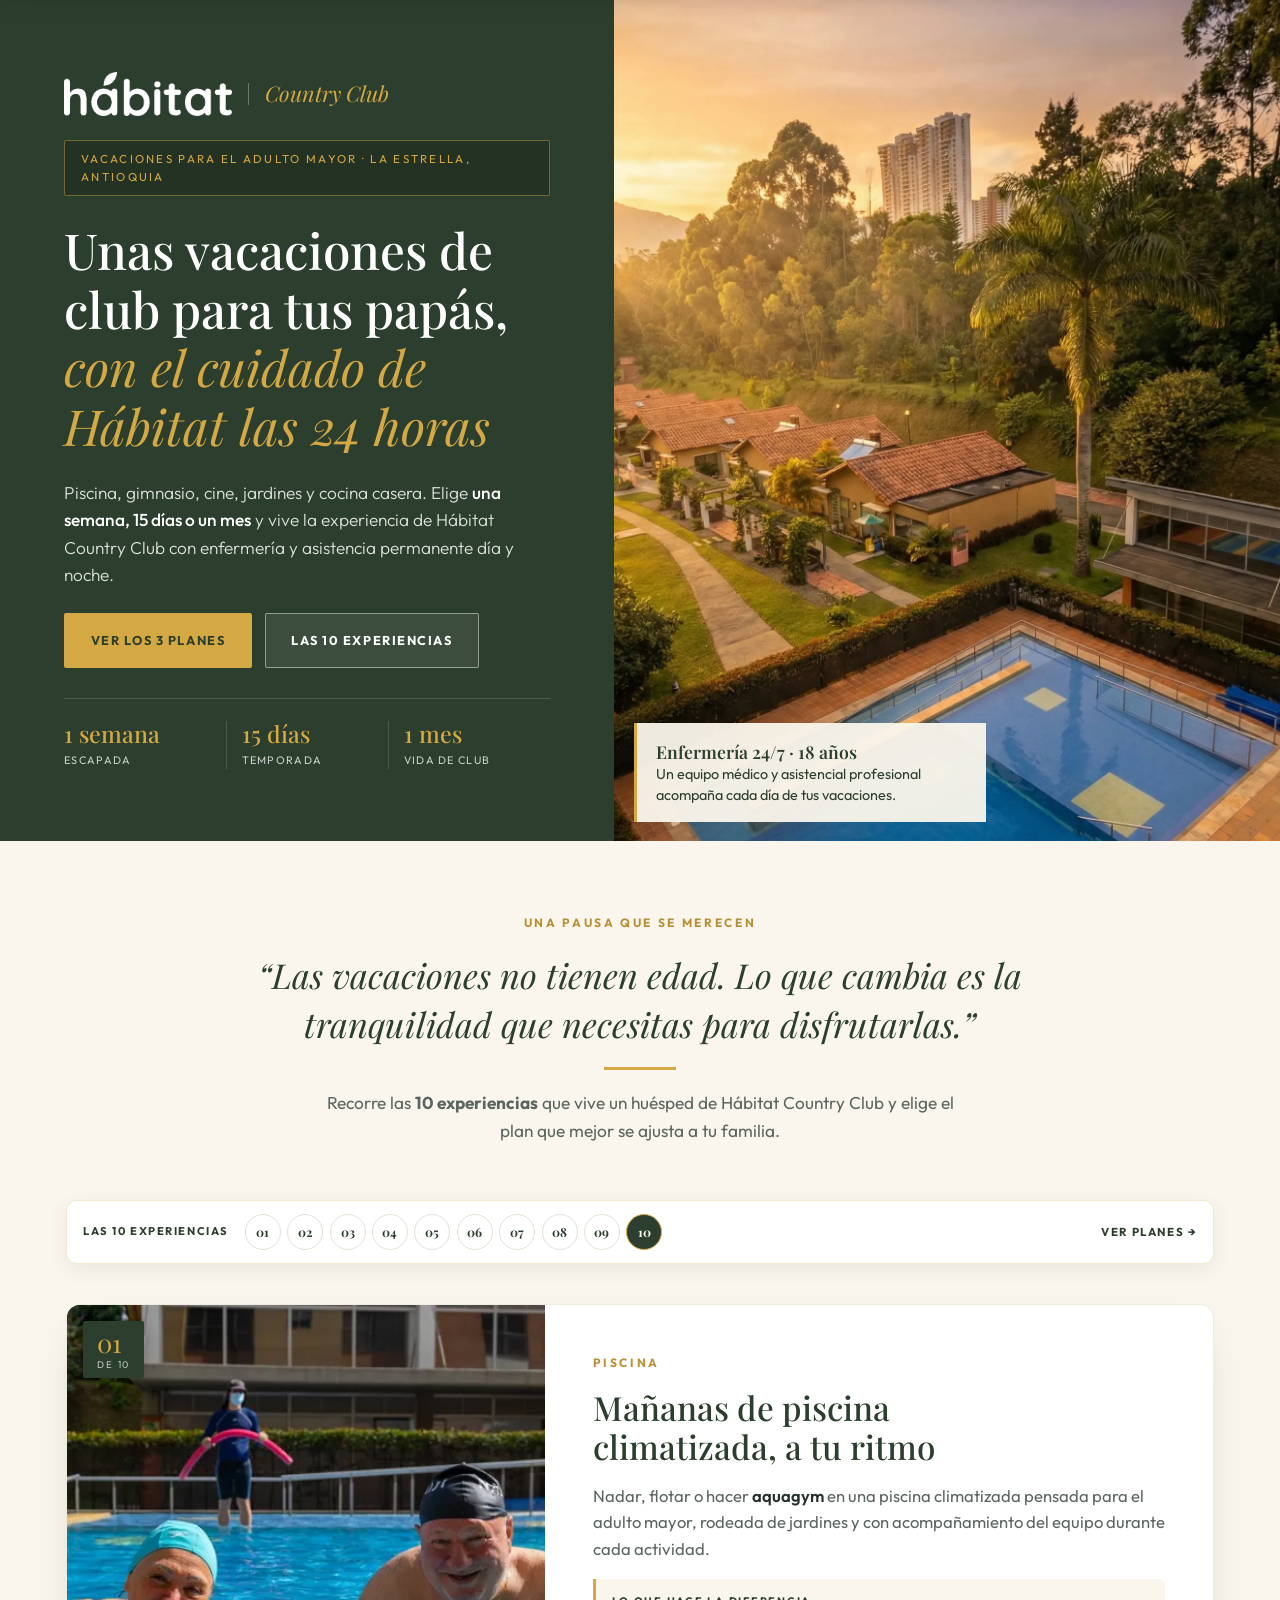
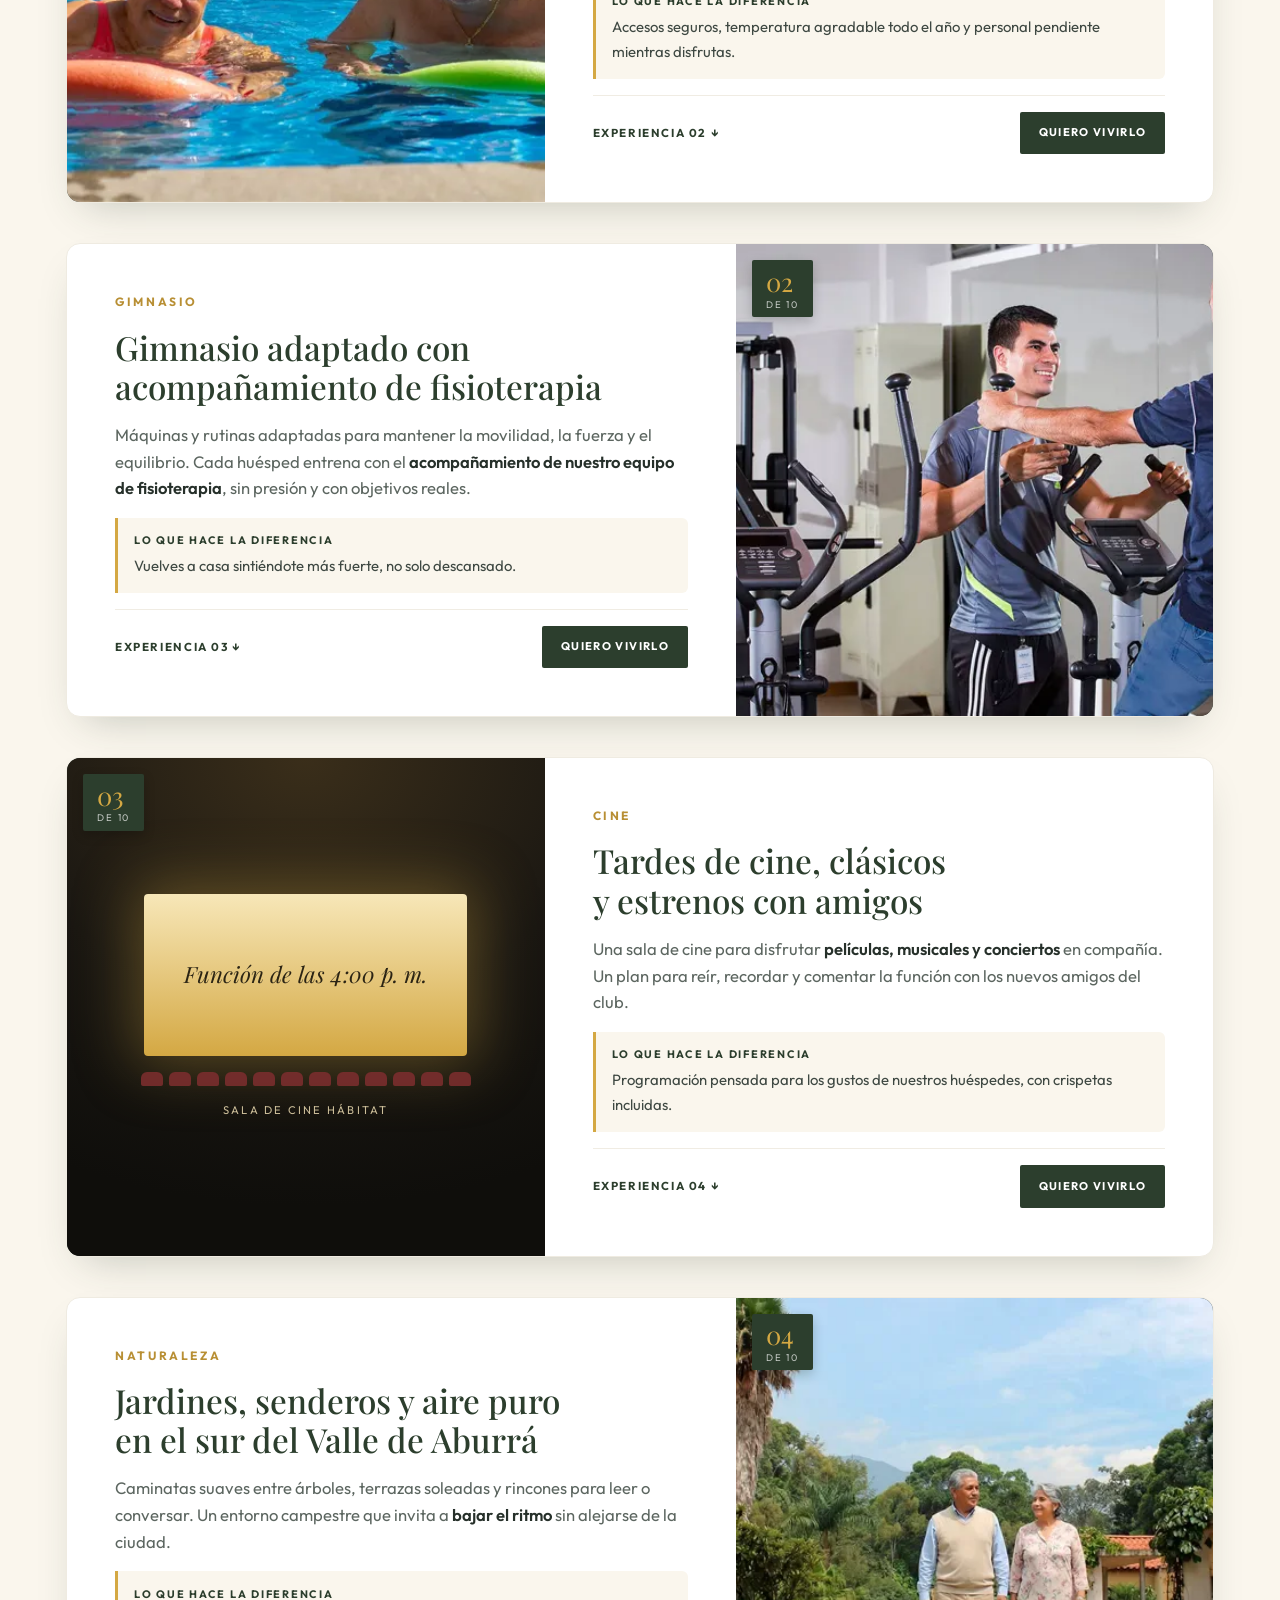
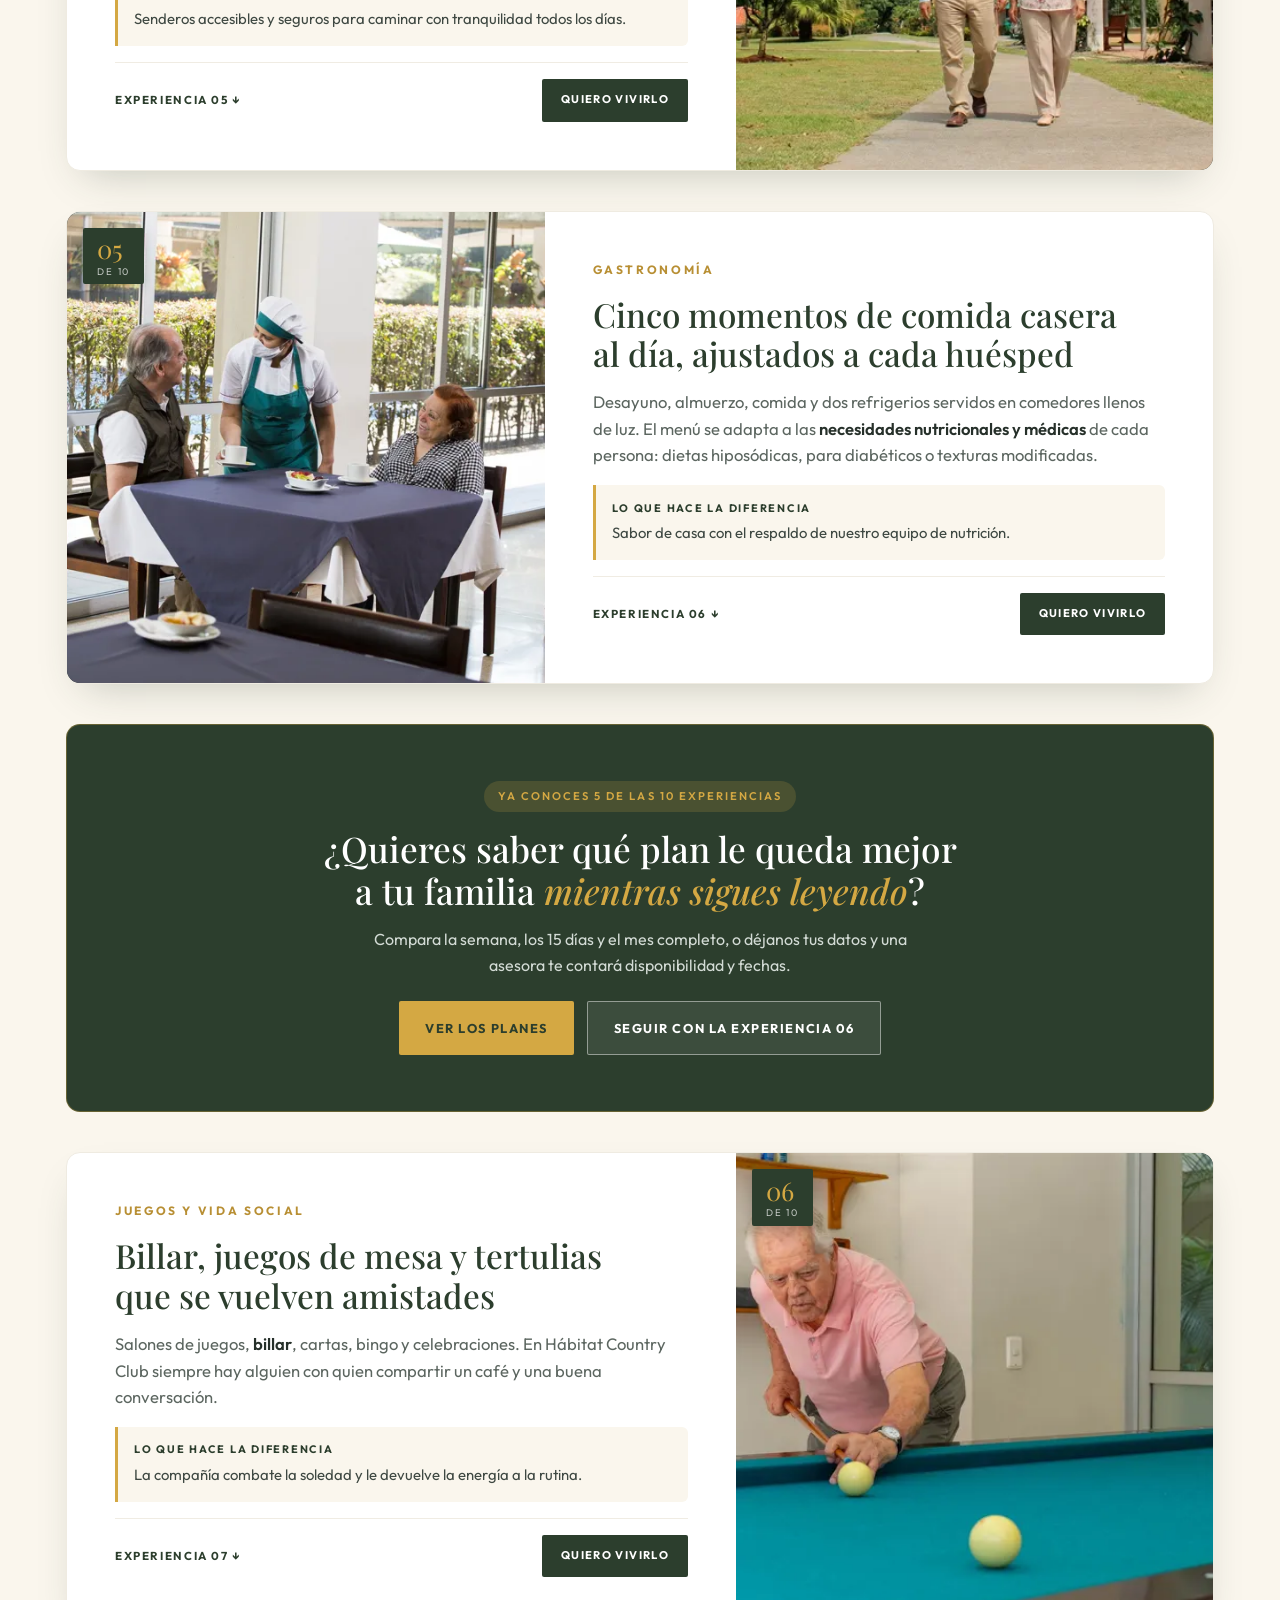
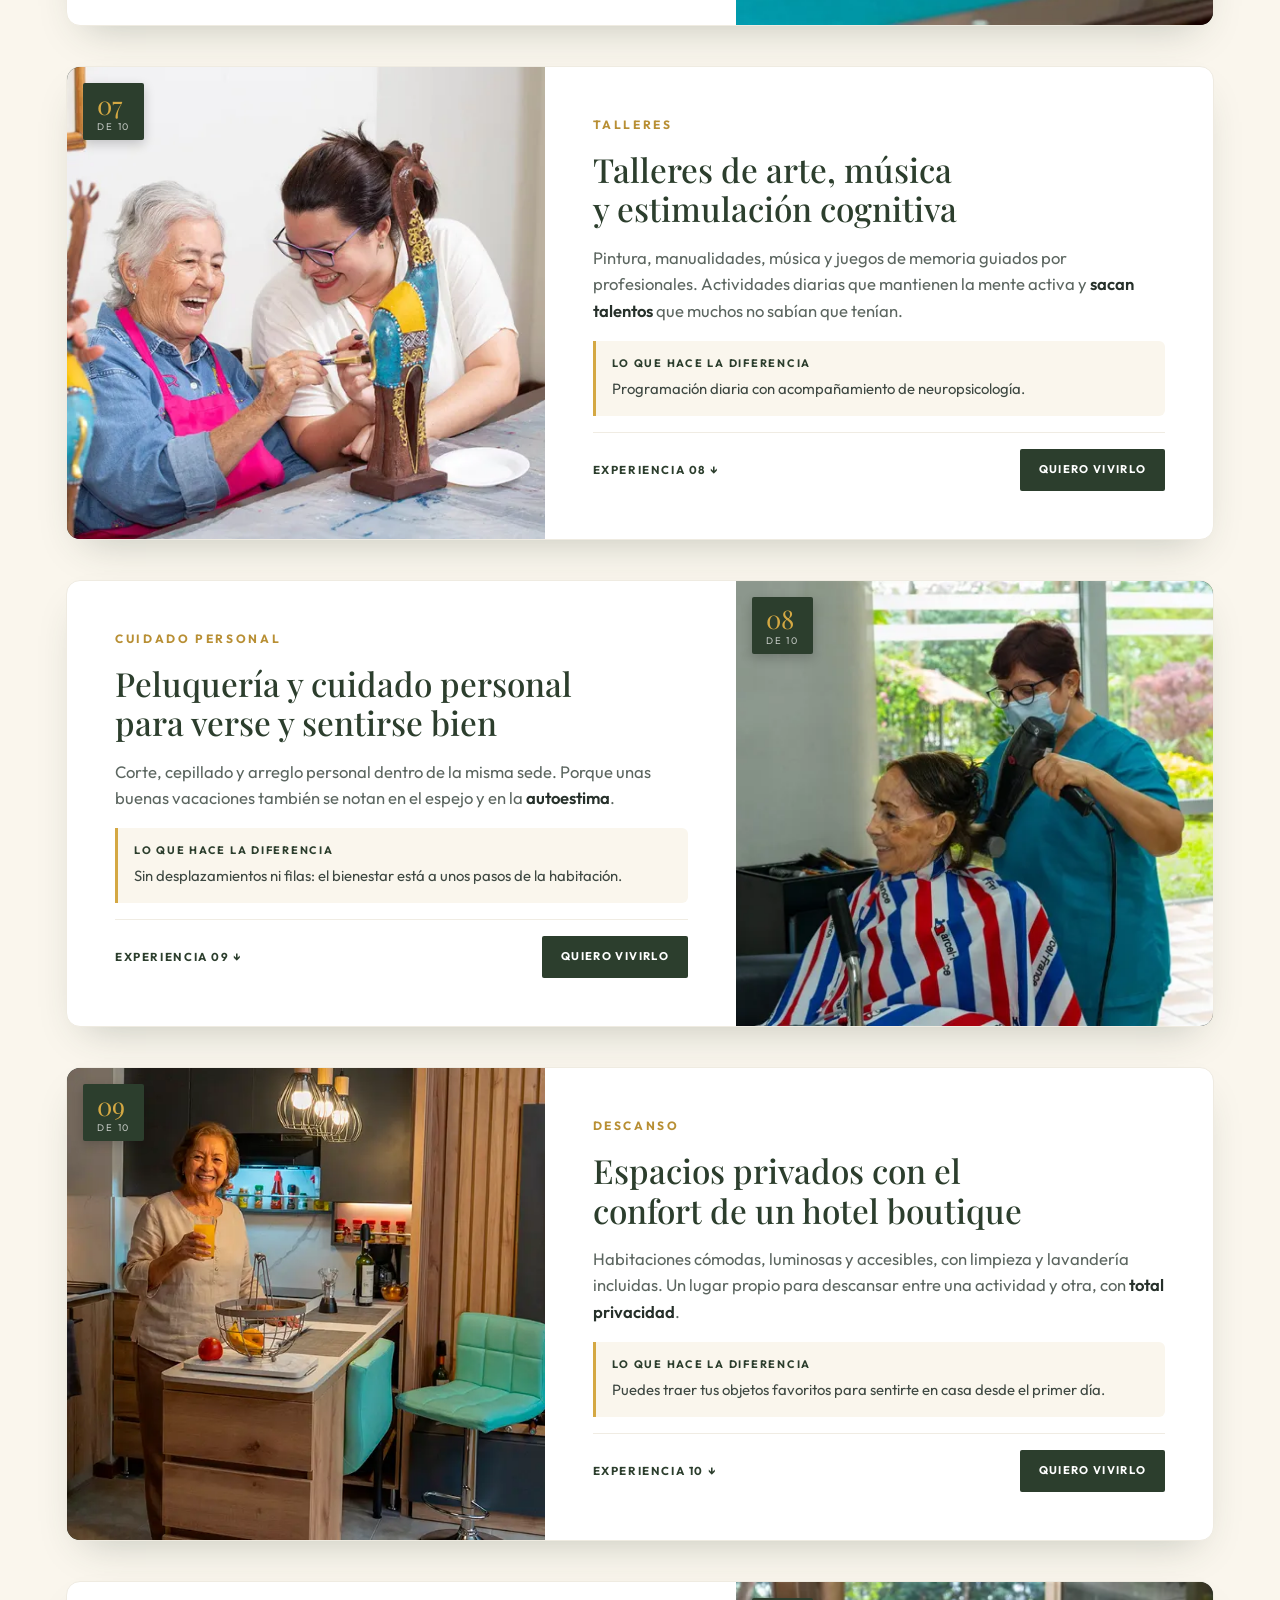
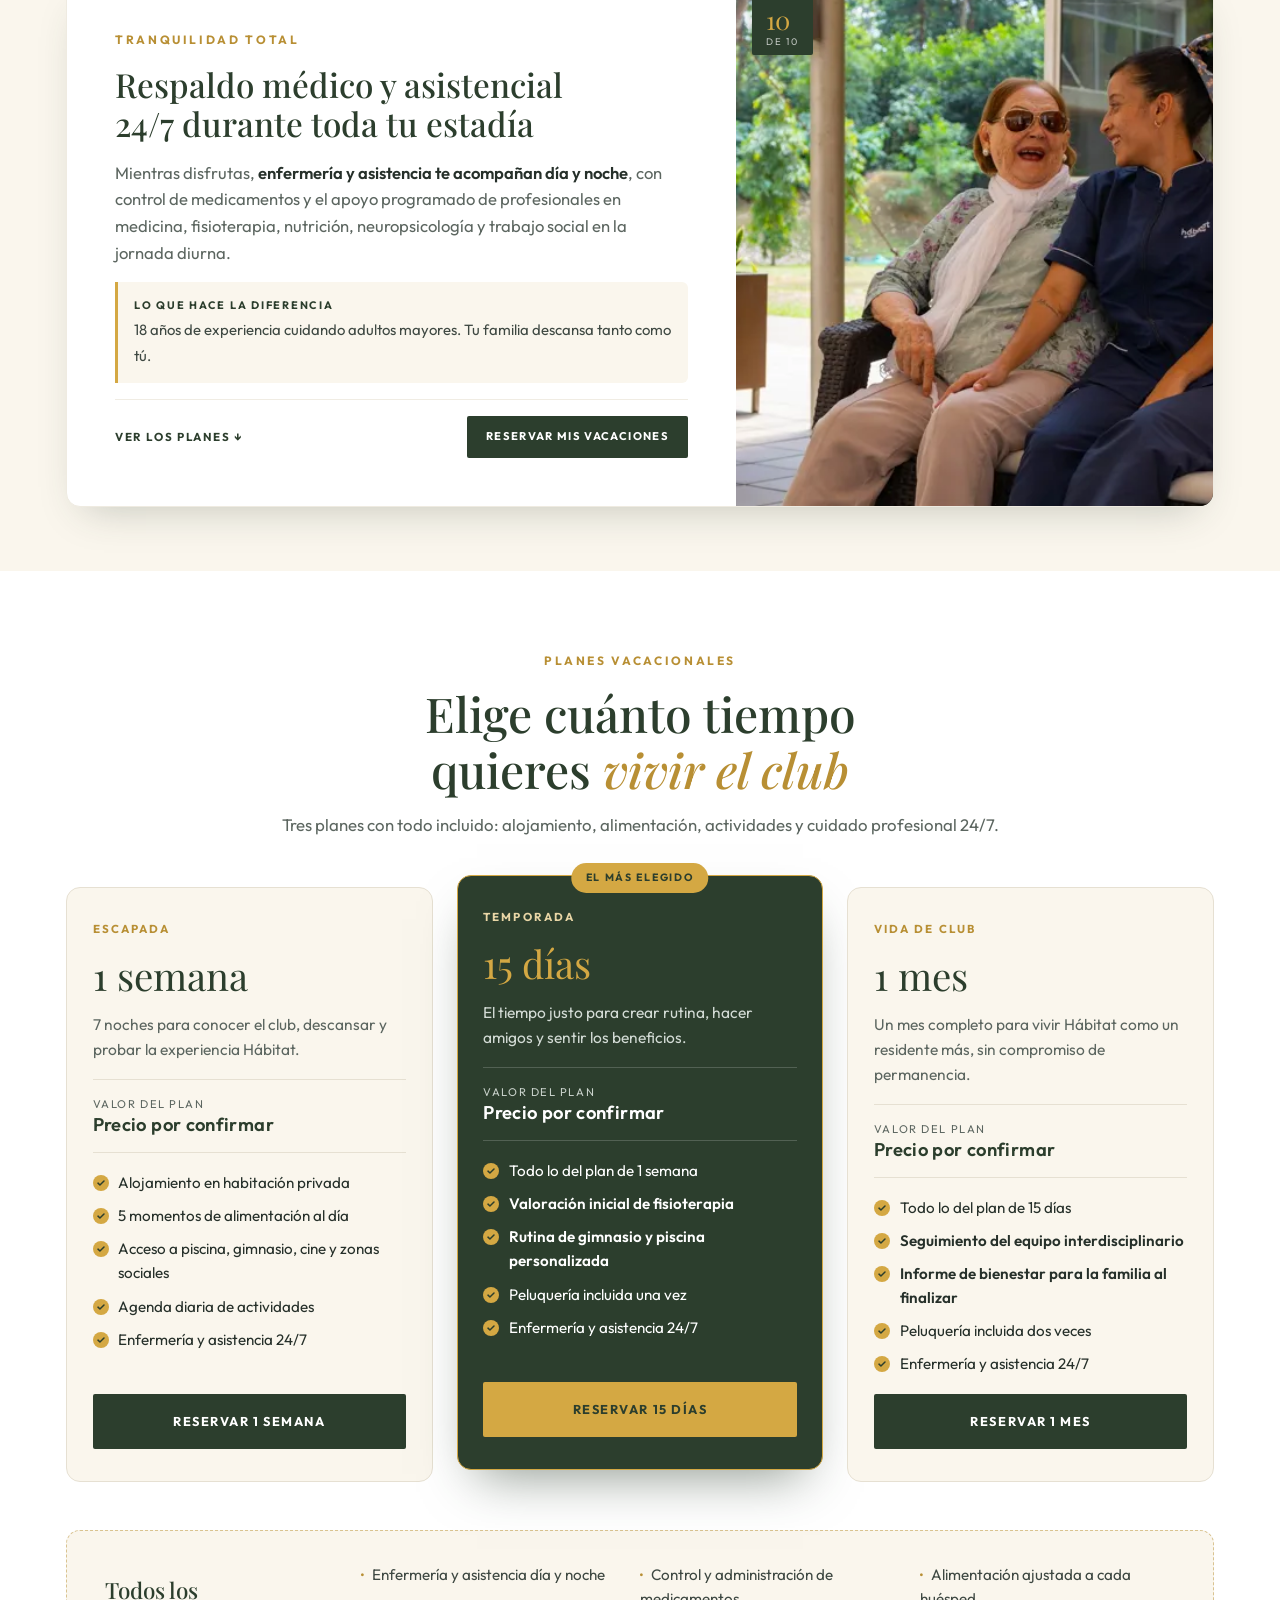
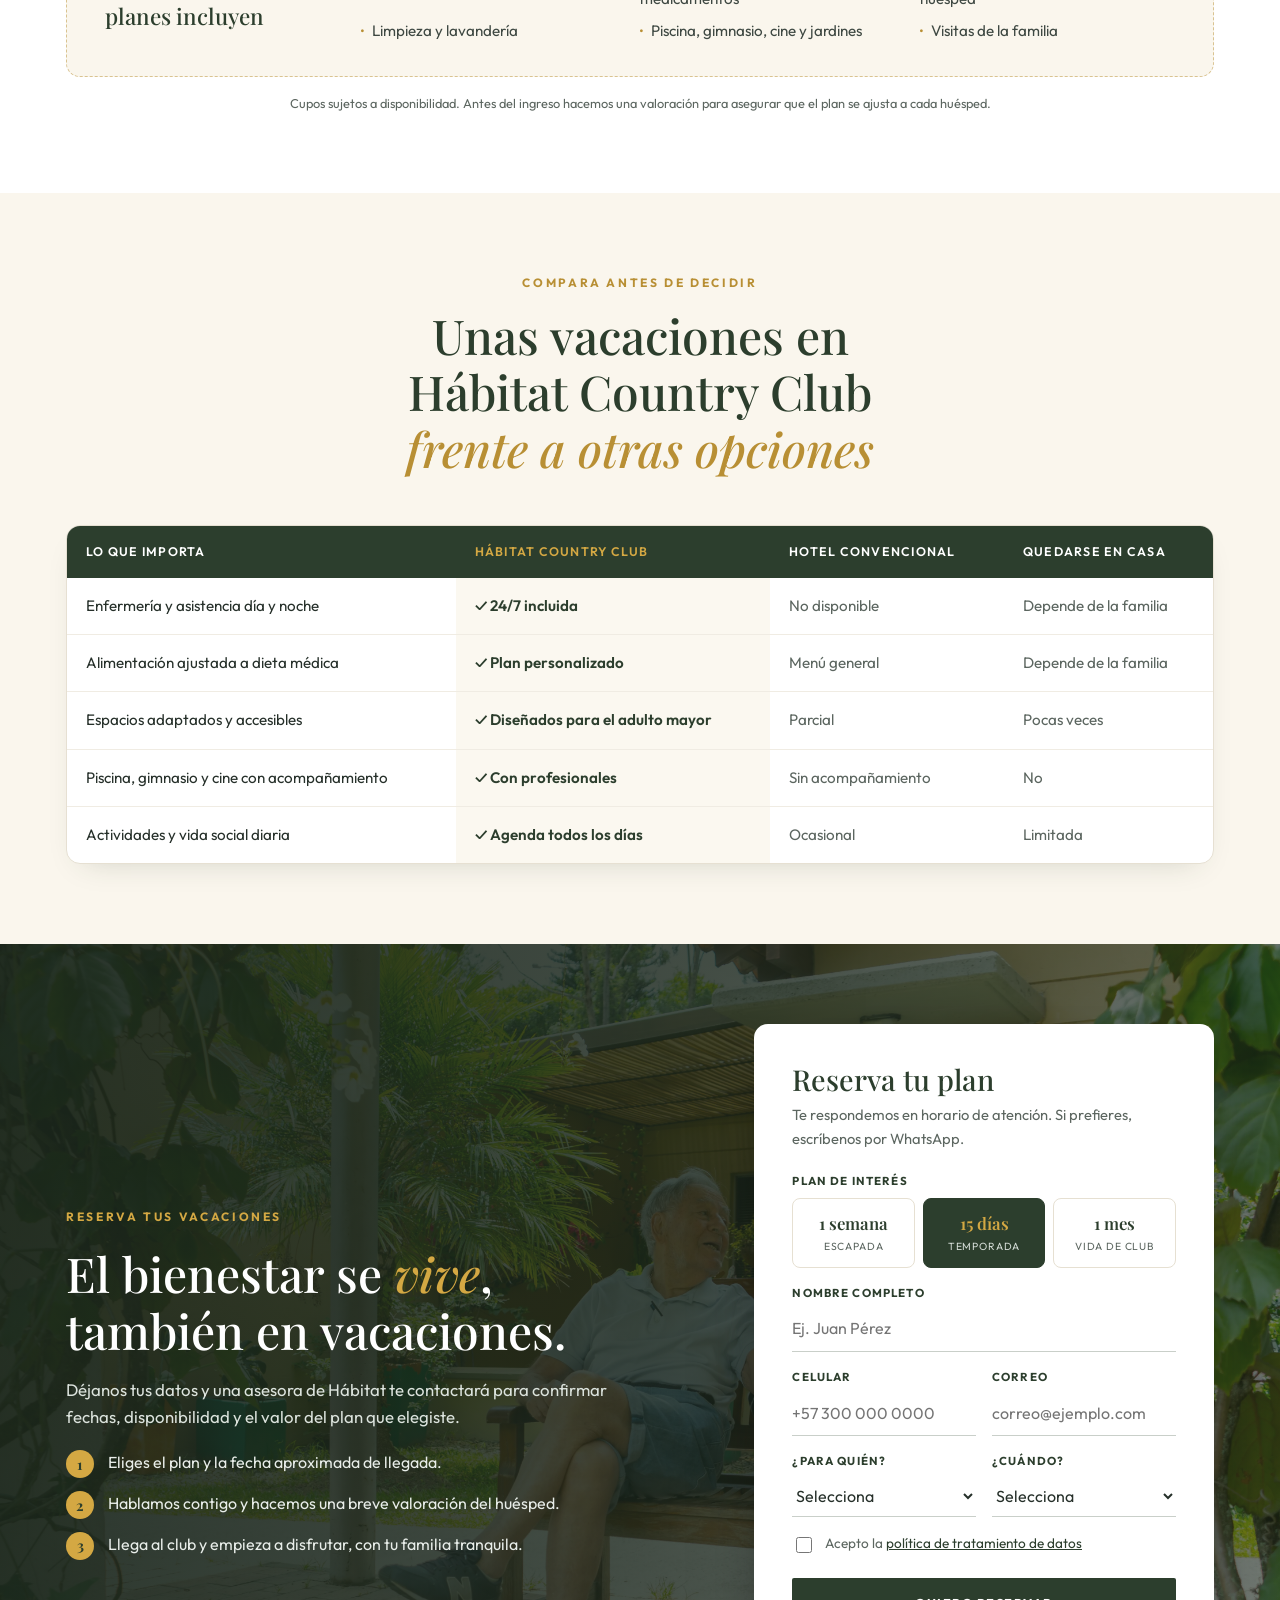
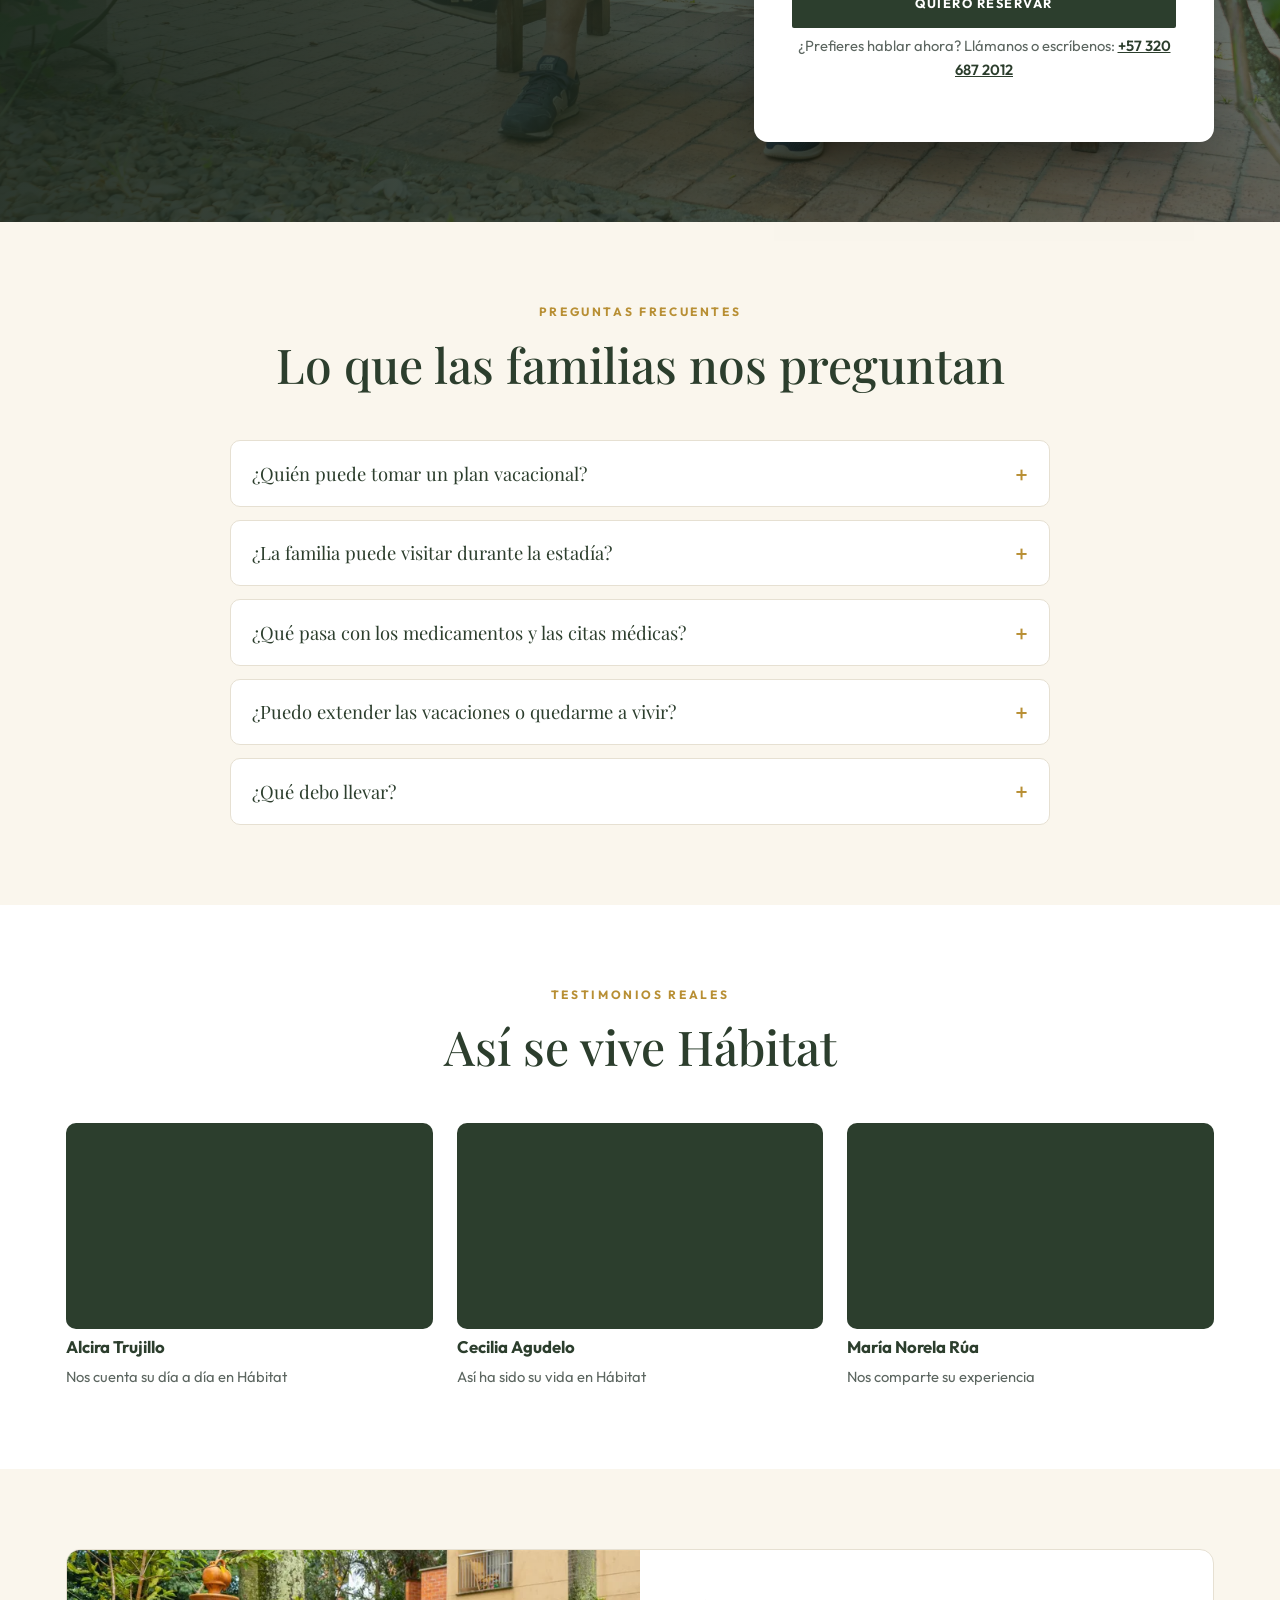
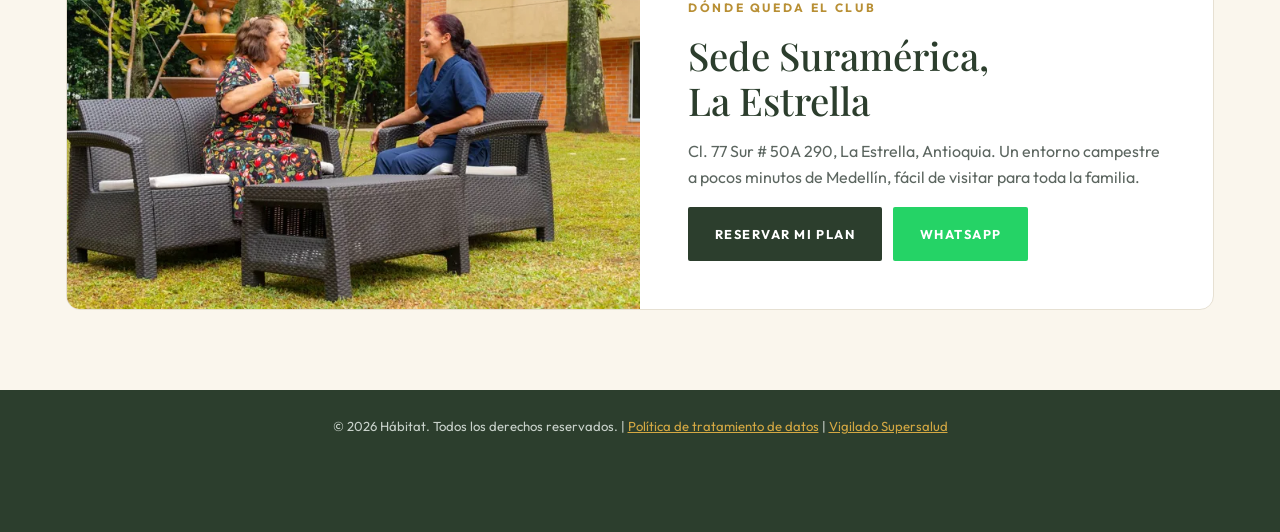
==== country-club/index.html @ 73db30bd "Mueve Hábitat Country Club a su propia carpeta y restaura la landing de Suramérica La landing de Sur" ====
<!DOCTYPE html>
<html lang="es">
<head>
<!-- PREVIEW-STRIP-START -->
<!-- Google Tag Manager -->
<script>
/* Vista previa = GitHub, githack, localhost o archivo local. Ahí no se carga GTM ni se envían leads. */
window.HCC_PREVIEW = /(^|\.)(githack\.com|github\.io|githubusercontent\.com|localhost|127\.0\.0\.1)$/.test(location.hostname) || location.protocol === 'file:' || location.hostname === '';
</script>
<script>if(!window.HCC_PREVIEW)(function(w,d,s,l,i){w[l]=w[l]||[];w[l].push({'gtm.start':
new Date().getTime(),event:'gtm.js'});var f=d.getElementsByTagName(s)[0],
j=d.createElement(s),dl=l!='dataLayer'?'&l='+l:'';j.async=true;j.src=
'https://www.googletagmanager.com/gtm.js?id='+i+dl;f.parentNode.insertBefore(j,f);
})(window,document,'script','dataLayer','GTM-WFSQ859');</script>
<!-- End Google Tag Manager -->
<meta charset="UTF-8">
<meta name="viewport" content="width=device-width, initial-scale=1.0, viewport-fit=cover">
<link rel="icon" href="habitat_favicon.png" type="image/png">
<!-- PREVIEW-STRIP-END -->
<title>Hábitat Country Club</title>
<meta name="claude:viewport-fit-sides" content="cover">
<meta name="description" content="Vacaciones de 1 semana, 15 días o 1 mes para el adulto mayor en Hábitat Country Club: piscina, gimnasio, cine, jardines y gastronomía, con enfermería y asistencia 24/7.">
<link rel="preconnect" href="https://fonts.googleapis.com">
<link rel="preconnect" href="https://fonts.gstatic.com" crossorigin>
<link href="https://fonts.googleapis.com/css2?family=Outfit:wght@300;400;500;600;700&family=Playfair+Display:ital,wght@0,400;0,500;0,600;0,700;1,400;1,500&display=swap" rel="stylesheet">
<style>
/* Layout: panel verde de club a la izquierda + foto aérea a la derecha; luego un recorrido de 10 experiencias en tarjetas alternadas, planes tipo "membresía" y formulario. */
:root{
  --verde:#2C3E2D; --verde-2:#22312A; --arena:#D4A843; --arena-osc:#B88F34;
  --claro:#FAF6ED; --blanco:#FFFFFF; --tinta:#26302A; --gris:#5C6660; --linea:#E6E0D2;
  --wa:#25D366;
  --f-display:"Playfair Display", Georgia, "Times New Roman", serif;
  --f-body:"Outfit", "Segoe UI", system-ui, -apple-system, sans-serif;
  --gutter-l:max(16px, env(safe-area-inset-left, 0px));
  --gutter-r:max(16px, env(safe-area-inset-right, 0px));
  color-scheme:light;
}
*,*::before,*::after{box-sizing:border-box}
html{scroll-behavior:smooth}
@media (prefers-reduced-motion:reduce){html{scroll-behavior:auto}*{transition:none!important;animation:none!important}}
body{margin:0;background:var(--claro);color:var(--tinta);font-family:var(--f-body);font-size:16px;line-height:1.6;-webkit-font-smoothing:antialiased}
body::before{content:"";position:fixed;inset:0 0 auto;height:env(safe-area-inset-top,0px);z-index:60;background:var(--verde)}
img{max-width:100%;display:block}
a{color:inherit}
h1,h2,h3{font-family:var(--f-display);font-weight:500;line-height:1.18;margin:0;text-wrap:balance}
p{margin:0}
.wrap{max-width:1180px;margin:0 auto;padding-left:var(--gutter-l);padding-right:var(--gutter-r)}
.eyebrow{font-size:.75rem;font-weight:700;letter-spacing:.22em;text-transform:uppercase;color:var(--arena-osc)}
.btn{display:inline-flex;align-items:center;justify-content:center;gap:.6rem;padding:1rem 1.6rem;border-radius:2px;font-family:var(--f-body);font-weight:700;font-size:.8rem;letter-spacing:.12em;text-transform:uppercase;text-decoration:none;border:1px solid transparent;cursor:pointer;transition:background .25s,color .25s,border-color .25s,transform .25s}
.btn:focus-visible,a:focus-visible,button:focus-visible,summary:focus-visible,input:focus-visible,select:focus-visible{outline:3px solid var(--arena);outline-offset:3px}
.btn-arena{background:var(--arena);color:var(--verde)}
.btn-arena:hover{background:var(--blanco)}
.btn-ghost{border-color:rgba(255,255,255,.45);color:var(--blanco);background:rgba(255,255,255,.08)}
.btn-ghost:hover{background:var(--blanco);color:var(--verde)}
.btn-verde{background:var(--verde);color:var(--blanco)}
.btn-verde:hover{background:var(--arena);color:var(--verde)}
.btn-wa{background:var(--wa);color:var(--blanco)}
.btn-wa:hover{filter:brightness(.93)}

/* ---------- Barra fija de progreso ---------- */
.topbar{position:fixed;top:env(safe-area-inset-top,0px);left:0;right:0;z-index:50;background:rgba(44,62,45,.96);color:var(--blanco);transform:translateY(-120%);transition:transform .3s;box-shadow:0 8px 24px rgba(0,0,0,.15)}
.topbar.show{transform:none}
.topbar .wrap{display:flex;align-items:center;justify-content:space-between;gap:1rem;padding-block:.6rem}
.topbar-l{display:flex;align-items:center;gap:1rem;min-width:0}
.topbar img{height:26px;width:auto;filter:brightness(0) invert(1)}
.topbar-count{font-family:var(--f-display);font-style:italic;color:var(--arena);white-space:nowrap}
.topbar-sub{color:#C9D2CB;font-size:.85rem;white-space:nowrap;overflow:hidden;text-overflow:ellipsis}
.topbar .btn{padding:.6rem 1rem;font-size:.7rem}
.bar{height:3px;background:rgba(255,255,255,.12)}
.bar i{display:block;height:100%;width:0;background:var(--arena);transition:width .3s}
@media (max-width:720px){.topbar-sub{display:none}}

/* ---------- Hero ---------- */
.hero{display:grid;grid-template-columns:1fr;background:var(--verde);color:var(--blanco)}
@media (min-width:900px){.hero{grid-template-columns:48% 52%;min-height:640px}}
.hero-panel{display:flex;flex-direction:column;justify-content:center;gap:1.5rem;padding-block:3.5rem;padding-left:max(24px,env(safe-area-inset-left,0px));padding-right:max(24px,env(safe-area-inset-right,0px))}
@media (min-width:900px){.hero-panel{padding:4.5rem clamp(2.5rem,5vw,5rem)}}
.lockup{display:flex;align-items:center;gap:1rem}
.lockup img{height:44px;width:auto;filter:brightness(0) invert(1)}
.lockup span{font-family:var(--f-display);font-style:italic;font-size:1.35rem;color:var(--arena);border-left:1px solid rgba(255,255,255,.3);padding-left:1rem;line-height:1}
.hero-tag{align-self:flex-start;border:1px solid rgba(212,168,67,.45);background:rgba(0,0,0,.18);color:var(--arena);font-size:.72rem;letter-spacing:.2em;text-transform:uppercase;padding:.55rem 1rem;border-radius:2px}
.hero h1{font-size:clamp(2rem,4.2vw,3.1rem)}
.hero h1 em{color:var(--arena);font-weight:400}
.hero-sub{color:#DCE3DD;font-weight:300;font-size:1.08rem;max-width:34rem}
.hero-sub strong{color:var(--blanco);font-weight:500}
.hero-ctas{display:flex;flex-wrap:wrap;gap:.8rem}
.hero-stays{display:grid;grid-template-columns:repeat(3,1fr);gap:0;border-top:1px solid rgba(255,255,255,.15);padding-top:1.4rem;margin-top:.4rem}
.hero-stays div{padding-right:.8rem}
.hero-stays div+div{border-left:1px solid rgba(255,255,255,.15);padding-left:.9rem}
.hero-stays b{display:block;font-family:var(--f-display);font-weight:500;color:var(--arena);font-size:1.45rem;line-height:1.1}
.hero-stays small{display:block;font-size:.68rem;letter-spacing:.12em;text-transform:uppercase;color:#C9D2CB;margin-top:.3rem}
.hero-photo{position:relative;min-height:340px;background:var(--verde-2)}
.hero-photo img{position:absolute;inset:0;width:100%;height:100%;object-fit:cover}
.hero-badge{position:absolute;left:1.2rem;bottom:1.2rem;right:1.2rem;max-width:22rem;background:rgba(250,246,237,.95);color:var(--verde);padding:1rem 1.2rem;border-left:3px solid var(--arena);font-size:.9rem;line-height:1.45}
.hero-badge b{display:block;font-family:var(--f-display);font-size:1.1rem;font-weight:600}

/* ---------- Intro ---------- */
.intro{text-align:center;padding-block:4.5rem 2.5rem}
.intro .wrap{max-width:860px;display:flex;flex-direction:column;align-items:center;gap:1.2rem}
.intro blockquote{margin:0;font-family:var(--f-display);font-style:italic;font-weight:400;font-size:clamp(1.4rem,3vw,2.15rem);line-height:1.4;color:var(--verde)}
.rule{width:72px;height:3px;background:var(--arena)}
.intro p{color:var(--gris);font-size:1.08rem;max-width:40rem}

/* ---------- 10 experiencias ---------- */
.exp{padding-block:1rem 4rem}
.exp-nav{position:sticky;top:calc(env(safe-area-inset-top,0px) + 58px);z-index:30;background:var(--blanco);border:1px solid rgba(212,168,67,.25);border-radius:10px;box-shadow:0 6px 20px rgba(44,62,45,.08);padding:.8rem 1rem;display:flex;align-items:center;gap:1rem;margin-bottom:2.5rem}
.exp-nav > span{font-size:.7rem;font-weight:700;letter-spacing:.14em;text-transform:uppercase;color:var(--verde);white-space:nowrap}
.pills{display:flex;gap:.4rem;overflow-x:auto;scrollbar-width:none;min-width:0}
.pills::-webkit-scrollbar{display:none}
.pill{flex:0 0 auto;width:36px;height:36px;border-radius:50%;border:1px solid var(--linea);display:grid;place-items:center;font-family:var(--f-display);font-weight:700;font-size:.78rem;color:var(--verde);text-decoration:none;transition:all .2s}
.pill:hover{border-color:var(--arena)}
.pill.active{background:var(--verde);color:var(--claro);border-color:var(--arena)}
.exp-nav .go{margin-left:auto;font-size:.72rem;font-weight:700;letter-spacing:.12em;text-transform:uppercase;color:var(--verde);text-decoration:none;white-space:nowrap}
.exp-nav .go:hover{color:var(--arena-osc)}
@media (max-width:720px){.exp-nav > span,.exp-nav .go{display:none}}

.cards{display:flex;flex-direction:column;gap:2.5rem}
.card{display:grid;grid-template-columns:1fr;background:var(--blanco);border-radius:14px;overflow:hidden;box-shadow:0 18px 40px -18px rgba(44,62,45,.28);border:1px solid #EFEBE1;scroll-margin-top:150px;transition:opacity .7s cubic-bezier(.16,1,.3,1),transform .7s cubic-bezier(.16,1,.3,1)}
.js .card.pre{opacity:.001;transform:translateY(28px)}
@media (min-width:960px){
  .card{grid-template-columns:5fr 7fr}
  .card.flip{grid-template-columns:7fr 5fr}
  .card.flip .card-media{order:2}
}
.card-media{position:relative;min-height:280px;background:var(--verde-2)}
.card-media img{position:absolute;inset:0;width:100%;height:100%;object-fit:cover}
.num{position:absolute;top:1rem;left:1rem;background:var(--verde);color:var(--arena);font-family:var(--f-display);font-size:1.6rem;line-height:1;padding:.55rem .9rem .5rem;border-radius:2px;box-shadow:0 4px 12px rgba(0,0,0,.2)}
.num small{display:block;font-family:var(--f-body);font-size:.6rem;letter-spacing:.18em;text-transform:uppercase;color:rgba(255,255,255,.7);margin-top:.3rem}
.card-body{padding:2rem 1.6rem;display:flex;flex-direction:column;justify-content:center;gap:1rem;min-width:0}
@media (min-width:768px){.card-body{padding:3rem}}
.card h3{font-size:clamp(1.5rem,2.6vw,2.15rem);color:var(--verde)}
.card p.txt{color:var(--gris);font-size:1.04rem}
.card p.txt strong{color:var(--tinta);font-weight:600}
.plus{background:var(--claro);border-left:3px solid var(--arena);padding:.9rem 1rem;border-radius:0 6px 6px 0}
.plus b{display:block;font-size:.68rem;letter-spacing:.16em;text-transform:uppercase;color:var(--verde);margin-bottom:.2rem}
.plus span{font-size:.93rem;color:#3E4842}
.card-foot{display:flex;flex-wrap:wrap;align-items:center;justify-content:space-between;gap:.8rem;border-top:1px solid #F0ECE3;padding-top:1rem}
.next{font-size:.72rem;font-weight:700;letter-spacing:.14em;text-transform:uppercase;color:var(--verde);text-decoration:none}
.next:hover{color:var(--arena-osc)}
.card-foot .btn{padding:.7rem 1.1rem;font-size:.7rem}

/* Cine: bloque visual propio mientras no haya foto */
.cine{position:absolute;inset:0;background:radial-gradient(120% 90% at 50% 0%,#3A2E1A 0%,#1A1712 55%,#0F0E0B 100%);display:flex;flex-direction:column;align-items:center;justify-content:center;gap:1rem;padding:2rem;text-align:center}
.cine-screen{width:78%;aspect-ratio:16/8;max-width:100%;border-radius:4px;background:linear-gradient(180deg,#F7E7B8 0%,#D4A843 100%);box-shadow:0 0 60px 10px rgba(212,168,67,.35);display:grid;place-items:center;font-family:var(--f-display);font-style:italic;color:#2B2414;font-size:clamp(1rem,2.2vw,1.4rem);padding:1rem}
.cine-seats{display:flex;gap:6px;flex-wrap:wrap;justify-content:center;max-width:80%}
.cine-seats i{width:22px;height:14px;border-radius:6px 6px 2px 2px;background:#7A2E2E;opacity:.9}
.cine small{color:#CDBF9A;font-size:.7rem;letter-spacing:.2em;text-transform:uppercase}

/* Pausa a mitad de camino */
.pause{background:var(--verde);color:var(--blanco);border-radius:14px;padding:2.5rem 1.6rem;text-align:center;display:flex;flex-direction:column;align-items:center;gap:1rem;border:1px solid rgba(212,168,67,.35)}
@media (min-width:768px){.pause{padding:3.5rem}}
.pause .chip{background:rgba(212,168,67,.18);color:var(--arena);font-size:.7rem;letter-spacing:.18em;text-transform:uppercase;padding:.4rem .9rem;border-radius:999px;font-weight:600}
.pause h3{font-size:clamp(1.5rem,3vw,2.2rem);max-width:40rem}
.pause h3 em{color:var(--arena)}
.pause p{color:#D3DBD5;max-width:36rem}
.pause .row{display:flex;flex-wrap:wrap;justify-content:center;gap:.8rem;margin-top:.4rem}

/* ---------- Planes ---------- */
.planes{background:var(--blanco);padding-block:5rem}
.head{text-align:center;max-width:760px;margin:0 auto 3rem;display:flex;flex-direction:column;align-items:center;gap:.9rem}
.head h2{font-size:clamp(1.9rem,4vw,3rem);color:var(--verde)}
.head h2 em{color:var(--arena-osc)}
.head p{color:var(--gris);font-size:1.05rem}
.plan-grid{display:grid;grid-template-columns:1fr;gap:1.5rem;align-items:stretch}
@media (min-width:900px){.plan-grid{grid-template-columns:repeat(3,1fr)}}
.plan{position:relative;display:flex;flex-direction:column;gap:1.1rem;background:var(--claro);border:1px solid var(--linea);border-radius:14px;padding:2rem 1.6rem}
.plan.star{background:var(--verde);color:var(--blanco);border-color:var(--arena);box-shadow:0 24px 50px -20px rgba(44,62,45,.55)}
@media (min-width:900px){.plan.star{transform:translateY(-12px)}}
.ribbon{position:absolute;top:-13px;left:50%;transform:translateX(-50%);background:var(--arena);color:var(--verde);font-size:.66rem;font-weight:700;letter-spacing:.16em;text-transform:uppercase;padding:.4rem .9rem;border-radius:999px;white-space:nowrap}
.plan-dur{font-family:var(--f-display);font-size:2.4rem;line-height:1;color:var(--verde)}
.plan.star .plan-dur{color:var(--arena)}
.plan-name{font-size:.72rem;letter-spacing:.18em;text-transform:uppercase;font-weight:700;color:var(--arena-osc)}
.plan.star .plan-name{color:#E9D6A6}
.plan-desc{color:var(--gris);font-size:.97rem}
.plan.star .plan-desc{color:#D3DBD5}
.price{border-top:1px solid var(--linea);border-bottom:1px solid var(--linea);padding-block:1rem;font-variant-numeric:tabular-nums}
.plan.star .price{border-color:rgba(255,255,255,.18)}
.price small{display:block;font-size:.7rem;letter-spacing:.14em;text-transform:uppercase;color:var(--gris)}
.plan.star .price small{color:#C9D2CB}
.price b{display:block;font-family:var(--f-display);font-weight:600;font-size:1.9rem;color:var(--verde);line-height:1.2}
.plan.star .price b{color:var(--blanco)}
.price .usd{font-size:.82rem;color:var(--gris)}
.plan.star .price .usd{color:#C9D2CB}
.price b.tbd{font-size:1.15rem;font-family:var(--f-body);font-weight:600;letter-spacing:.02em}
.feat{list-style:none;margin:0;padding:0;display:flex;flex-direction:column;gap:.55rem;font-size:.95rem;flex:1}
.feat li{display:flex;gap:.6rem;align-items:flex-start}
.feat li::before{content:"";flex:0 0 auto;width:16px;height:16px;margin-top:.25rem;border-radius:50%;background:var(--arena) url("data:image/svg+xml,%3Csvg xmlns='http://www.w3.org/2000/svg' viewBox='0 0 16 16'%3E%3Cpath d='M4 8.2l2.6 2.5L12 5.4' fill='none' stroke='%232C3E2D' stroke-width='2' stroke-linecap='round' stroke-linejoin='round'/%3E%3C/svg%3E") center/12px no-repeat}
.feat li.extra{font-weight:600}
.plan .btn{width:100%}
.incluye{margin-top:3rem;background:var(--claro);border:1px dashed rgba(184,143,52,.5);border-radius:14px;padding:1.6rem;display:grid;grid-template-columns:1fr;gap:1rem}
@media (min-width:900px){.incluye{grid-template-columns:240px 1fr;align-items:center;padding:2rem 2.4rem}}
.incluye h3{font-size:1.4rem;color:var(--verde)}
.incluye ul{list-style:none;margin:0;padding:0;display:grid;grid-template-columns:repeat(auto-fit,minmax(200px,1fr));gap:.5rem 1.5rem;font-size:.95rem;color:#3E4842}
.incluye li::before{content:"·";color:var(--arena-osc);font-weight:700;margin-right:.5rem}
.fine{margin-top:1rem;text-align:center;font-size:.8rem;color:var(--gris)}

/* ---------- Comparativa ---------- */
.comp{padding-block:5rem}
.table-box{overflow-x:auto;background:var(--blanco);border-radius:14px;border:1px solid var(--linea);box-shadow:0 12px 30px -18px rgba(44,62,45,.25)}
table{width:100%;min-width:640px;border-collapse:collapse;font-size:.95rem}
th,td{padding:1rem 1.2rem;text-align:left;vertical-align:top}
thead th{background:var(--verde);color:var(--blanco);font-weight:600;font-size:.78rem;letter-spacing:.1em;text-transform:uppercase}
thead th.us{color:var(--arena)}
tbody tr+tr td{border-top:1px solid #F0ECE3}
td.us{color:var(--verde);font-weight:600;background:#FBF8F0}
td.them{color:var(--gris)}

/* ---------- Formulario ---------- */
.form-sec{position:relative;padding-block:5rem;background:var(--verde-2) url("img/mer0484_1_opt.webp") center/cover no-repeat;color:var(--blanco)}
.form-sec::before{content:"";position:absolute;inset:0;background:linear-gradient(100deg,rgba(26,38,28,.94) 0%,rgba(26,38,28,.82) 50%,rgba(26,38,28,.6) 100%)}
.form-sec .wrap{position:relative;display:grid;grid-template-columns:1fr;gap:2.5rem;align-items:center}
@media (min-width:960px){.form-sec .wrap{grid-template-columns:1fr 460px}}
.form-copy{display:flex;flex-direction:column;gap:1.2rem}
.form-copy .eyebrow{color:var(--arena)}
.form-copy h2{font-size:clamp(2rem,4vw,3rem)}
.form-copy h2 em{color:var(--arena)}
.form-copy p{color:#DCE3DD;font-size:1.05rem;max-width:34rem}
.steps{list-style:none;margin:0;padding:0;display:flex;flex-direction:column;gap:.8rem}
.steps li{display:flex;gap:.9rem;align-items:flex-start;color:#E8EDE9}
.steps b{flex:0 0 auto;width:28px;height:28px;border-radius:50%;background:var(--arena);color:var(--verde);display:grid;place-items:center;font-family:var(--f-display);font-size:.9rem}
.form-card{background:var(--blanco);color:var(--tinta);border-radius:14px;padding:2rem 1.6rem;box-shadow:0 30px 60px -20px rgba(0,0,0,.5)}
@media (min-width:768px){.form-card{padding:2.4rem}}
.form-card h3{font-size:1.8rem;color:var(--verde)}
.form-card > p{color:var(--gris);font-size:.92rem;margin:.4rem 0 1.4rem}
.fields{display:flex;flex-direction:column;gap:1rem}
.two{display:grid;grid-template-columns:1fr 1fr;gap:1rem}
@media (max-width:480px){.two{grid-template-columns:1fr}}
label.l{display:block;font-size:.72rem;font-weight:700;letter-spacing:.1em;text-transform:uppercase;color:var(--verde);margin-bottom:.35rem}
.fields input[type=text],.fields input[type=email],.fields input[type=tel],.fields input[type=month],.fields select{width:100%;border:0;border-bottom:1px solid #C9CFC9;background:transparent;padding:.55rem 0;font:inherit;font-size:1rem;color:var(--tinta);border-radius:0}
.fields input:focus,.fields select:focus{outline:none;border-bottom-color:var(--verde)}
.plan-pick{display:grid;grid-template-columns:repeat(3,1fr);gap:.5rem}
.plan-pick input{position:absolute;opacity:0;pointer-events:none}
.plan-pick label{display:flex;flex-direction:column;align-items:center;gap:.1rem;border:1px solid var(--linea);border-radius:8px;padding:.7rem .3rem;cursor:pointer;text-align:center;transition:all .2s}
.plan-pick label b{font-family:var(--f-display);font-size:1.05rem;color:var(--verde);font-weight:600}
.plan-pick label small{font-size:.65rem;letter-spacing:.08em;text-transform:uppercase;color:var(--gris)}
.plan-pick input:checked + label{border-color:var(--verde);background:var(--verde)}
.plan-pick input:checked + label b{color:var(--arena)}
.plan-pick input:checked + label small{color:#D3DBD5}
.plan-pick input:focus-visible + label{outline:3px solid var(--arena);outline-offset:2px}
.check{display:flex;gap:.6rem;align-items:flex-start;font-size:.85rem;color:var(--gris)}
.check input{margin-top:.25rem;accent-color:var(--verde);width:16px;height:16px}
.check a{color:var(--verde)}
.form-card button[type=submit]{width:100%;margin-top:.4rem}
.form-msg{font-size:.88rem;padding:.8rem 1rem;border-radius:6px;background:#FBF3DC;color:#5A4413;border:1px solid #EBD597}
.call{text-align:center;font-size:.85rem;color:var(--gris);margin-top:1rem}
.call a{color:var(--verde);font-weight:600}

/* ---------- FAQ ---------- */
.faq{padding-block:5rem}
.faq-list{max-width:820px;margin:0 auto;display:flex;flex-direction:column;gap:.8rem}
details{background:var(--blanco);border:1px solid var(--linea);border-radius:10px;padding:0 1.3rem}
summary{cursor:pointer;list-style:none;display:flex;justify-content:space-between;gap:1rem;align-items:center;padding:1.1rem 0;font-family:var(--f-display);font-size:1.15rem;color:var(--verde)}
summary::-webkit-details-marker{display:none}
summary::after{content:"+";font-family:var(--f-body);font-size:1.5rem;color:var(--arena-osc);line-height:1;flex:0 0 auto}
details[open] summary::after{content:"–"}
details p{color:var(--gris);padding-bottom:1.2rem}

/* ---------- Testimonios + sede ---------- */
.testi{background:var(--blanco);padding-block:5rem}
.vids{display:grid;grid-template-columns:1fr;gap:1.5rem}
@media (min-width:860px){.vids{grid-template-columns:repeat(3,1fr)}}
.vid{display:flex;flex-direction:column;gap:.5rem}
.vid-frame{position:relative;aspect-ratio:16/9;max-width:100%;border-radius:10px;overflow:hidden;background:var(--verde)}
.vid-frame iframe{position:absolute;inset:0;width:100%;height:100%;border:0}
.vid-link{position:absolute;inset:0;display:flex;flex-direction:column;align-items:center;justify-content:center;gap:.5rem;color:var(--blanco);text-decoration:none;font-size:.8rem;letter-spacing:.12em;text-transform:uppercase}
.vid-link span{width:56px;height:56px;border-radius:50%;background:var(--arena);display:grid;place-items:center;color:var(--verde);font-size:1.3rem}
.vid h3{font-family:var(--f-body);font-weight:700;font-size:1.05rem;color:var(--verde)}
.vid p{color:var(--gris);font-size:.92rem}
.sede{padding-block:5rem}
.sede-box{display:grid;grid-template-columns:1fr;background:var(--blanco);border-radius:14px;overflow:hidden;border:1px solid var(--linea)}
@media (min-width:860px){.sede-box{grid-template-columns:1fr 1fr}}
.sede-box img{width:100%;height:100%;min-height:260px;object-fit:cover}
.sede-info{padding:2.2rem 1.6rem;display:flex;flex-direction:column;gap:1rem;justify-content:center}
@media (min-width:768px){.sede-info{padding:3rem}}
.sede-info h2{font-size:clamp(1.7rem,3vw,2.4rem);color:var(--verde)}
.sede-info p{color:var(--gris)}
.sede-info .row{display:flex;flex-wrap:wrap;gap:.7rem}

footer{background:var(--verde);color:#C9D2CB;font-size:.82rem;text-align:center}
footer .wrap{padding-block:1.6rem calc(1.6rem + 70px)}
footer a{color:var(--arena)}

.fab{position:fixed;z-index:40;right:calc(1rem + env(safe-area-inset-right,0px));bottom:calc(1rem + env(safe-area-inset-bottom,0px));display:flex;gap:.6rem;opacity:0;transform:translateY(20px);pointer-events:none;transition:all .3s}
.fab.show{opacity:1;transform:none;pointer-events:auto}
.fab .btn{box-shadow:0 10px 24px rgba(0,0,0,.25)}
.fab .btn-wa{padding:.95rem}
</style>
</head>
<body class="nojs">
<!-- PREVIEW-STRIP-START -->
<!-- Google Tag Manager (noscript) -->
<noscript><iframe src="https://www.googletagmanager.com/ns.html?id=GTM-WFSQ859" height="0" width="0" style="display:none;visibility:hidden"></iframe></noscript>
<!-- PREVIEW-STRIP-END -->
<script>document.body.classList.remove('nojs');document.body.classList.add('js');</script>

<!-- Barra fija con progreso del recorrido -->
<div class="topbar" id="topbar" aria-hidden="true">
  <div class="wrap">
    <div class="topbar-l">
      <img src="habitat_logo.png" alt="">
      <span class="topbar-count" id="topCount">Experiencia 1 de 10</span>
      <span class="topbar-sub">Vacaciones de club con respaldo médico 24/7</span>
    </div>
    <a href="#planes" class="btn btn-arena">Ver planes</a>
  </div>
  <div class="bar"><i id="topBar"></i></div>
</div>

<!-- HERO -->
<header class="hero">
  <div class="hero-panel">
    <div class="lockup"><img src="habitat_logo.png" alt="Hábitat"><span>Country Club</span></div>
    <div class="hero-tag">Vacaciones para el adulto mayor · La Estrella, Antioquia</div>
    <h1>Unas vacaciones de club para tus papás, <em>con el cuidado de Hábitat las 24 horas</em></h1>
    <p class="hero-sub">Piscina, gimnasio, cine, jardines y cocina casera. Elige <strong>una semana, 15 días o un mes</strong> y vive la experiencia de Hábitat Country Club con enfermería y asistencia permanente día y noche.</p>
    <div class="hero-ctas">
      <a href="#planes" class="btn btn-arena">Ver los 3 planes</a>
      <a href="#experiencias" class="btn btn-ghost">Las 10 experiencias</a>
    </div>
    <div class="hero-stays" aria-label="Duración de los planes">
      <div><b>1 semana</b><small>Escapada</small></div>
      <div><b>15 días</b><small>Temporada</small></div>
      <div><b>1 mes</b><small>Vida de club</small></div>
    </div>
  </div>
  <div class="hero-photo">
    <img src="img/gemini_opt.webp" alt="Vista aérea de la piscina y los jardines de Hábitat Country Club al atardecer" fetchpriority="high">
    <div class="hero-badge"><b>Enfermería 24/7 · 18 años</b>Un equipo médico y asistencial profesional acompaña cada día de tus vacaciones.</div>
  </div>
</header>

<section class="intro">
  <div class="wrap">
    <span class="eyebrow">Una pausa que se merecen</span>
    <blockquote>“Las vacaciones no tienen edad. Lo que cambia es la tranquilidad que necesitas para disfrutarlas.”</blockquote>
    <div class="rule"></div>
    <p>Recorre las <strong>10 experiencias</strong> que vive un huésped de Hábitat Country Club y elige el plan que mejor se ajusta a tu familia.</p>
  </div>
</section>

<!-- LAS 10 EXPERIENCIAS -->
<section class="exp" id="experiencias">
  <div class="wrap">
    <nav class="exp-nav" aria-label="Las 10 experiencias">
      <span>Las 10 experiencias</span>
      <div class="pills">
        <a class="pill active" href="#exp-1" data-nav="1">01</a><a class="pill" href="#exp-2" data-nav="2">02</a><a class="pill" href="#exp-3" data-nav="3">03</a><a class="pill" href="#exp-4" data-nav="4">04</a><a class="pill" href="#exp-5" data-nav="5">05</a><a class="pill" href="#exp-6" data-nav="6">06</a><a class="pill" href="#exp-7" data-nav="7">07</a><a class="pill" href="#exp-8" data-nav="8">08</a><a class="pill" href="#exp-9" data-nav="9">09</a><a class="pill" href="#exp-10" data-nav="10">10</a>
      </div>
      <a class="go" href="#planes">Ver planes →</a>
    </nav>

    <div class="cards">
      <article class="card" id="exp-1" data-exp="1">
        <div class="card-media"><img src="img/piscina.webp" alt="Huéspedes disfrutando la piscina de Hábitat" loading="lazy"><div class="num">01<small>de 10</small></div></div>
        <div class="card-body">
          <span class="eyebrow">Piscina</span>
          <h3>Mañanas de piscina climatizada, a tu ritmo</h3>
          <p class="txt">Nadar, flotar o hacer <strong>aquagym</strong> en una piscina climatizada pensada para el adulto mayor, rodeada de jardines y con acompañamiento del equipo durante cada actividad.</p>
          <div class="plus"><b>Lo que hace la diferencia</b><span>Accesos seguros, temperatura agradable todo el año y personal pendiente mientras disfrutas.</span></div>
          <div class="card-foot"><a class="next" href="#exp-2">Experiencia 02 ↓</a><a class="btn btn-verde" href="#reservar" data-plan="">Quiero vivirlo</a></div>
        </div>
      </article>

      <article class="card flip" id="exp-2" data-exp="2">
        <div class="card-media"><img src="img/Gym.webp" alt="Huésped entrenando en el gimnasio con acompañamiento" loading="lazy"><div class="num">02<small>de 10</small></div></div>
        <div class="card-body">
          <span class="eyebrow">Gimnasio</span>
          <h3>Gimnasio adaptado con acompañamiento de fisioterapia</h3>
          <p class="txt">Máquinas y rutinas adaptadas para mantener la movilidad, la fuerza y el equilibrio. Cada huésped entrena con el <strong>acompañamiento de nuestro equipo de fisioterapia</strong>, sin presión y con objetivos reales.</p>
          <div class="plus"><b>Lo que hace la diferencia</b><span>Vuelves a casa sintiéndote más fuerte, no solo descansado.</span></div>
          <div class="card-foot"><a class="next" href="#exp-3">Experiencia 03 ↓</a><a class="btn btn-verde" href="#reservar">Quiero vivirlo</a></div>
        </div>
      </article>

      <article class="card" id="exp-3" data-exp="3">
        <div class="card-media">
          <!-- TODO: reemplazar por foto real de la sala de cine cuando esté disponible -->
          <div class="cine" role="img" aria-label="Ilustración de una sala de cine">
            <div class="cine-screen">Función de las 4:00 p. m.</div>
            <div class="cine-seats"><i></i><i></i><i></i><i></i><i></i><i></i><i></i><i></i><i></i><i></i><i></i><i></i></div>
            <small>Sala de cine Hábitat</small>
          </div>
          <div class="num">03<small>de 10</small></div>
        </div>
        <div class="card-body">
          <span class="eyebrow">Cine</span>
          <h3>Tardes de cine, clásicos y estrenos con amigos</h3>
          <p class="txt">Una sala de cine para disfrutar <strong>películas, musicales y conciertos</strong> en compañía. Un plan para reír, recordar y comentar la función con los nuevos amigos del club.</p>
          <div class="plus"><b>Lo que hace la diferencia</b><span>Programación pensada para los gustos de nuestros huéspedes, con crispetas incluidas.</span></div>
          <div class="card-foot"><a class="next" href="#exp-4">Experiencia 04 ↓</a><a class="btn btn-verde" href="#reservar">Quiero vivirlo</a></div>
        </div>
      </article>

      <article class="card flip" id="exp-4" data-exp="4">
        <div class="card-media"><img src="img/cc_jardines.webp" alt="Pareja de adultos mayores caminando por los senderos de Hábitat" loading="lazy"><div class="num">04<small>de 10</small></div></div>
        <div class="card-body">
          <span class="eyebrow">Naturaleza</span>
          <h3>Jardines, senderos y aire puro en el sur del Valle de Aburrá</h3>
          <p class="txt">Caminatas suaves entre árboles, terrazas soleadas y rincones para leer o conversar. Un entorno campestre que invita a <strong>bajar el ritmo</strong> sin alejarse de la ciudad.</p>
          <div class="plus"><b>Lo que hace la diferencia</b><span>Senderos accesibles y seguros para caminar con tranquilidad todos los días.</span></div>
          <div class="card-foot"><a class="next" href="#exp-5">Experiencia 05 ↓</a><a class="btn btn-verde" href="#reservar">Quiero vivirlo</a></div>
        </div>
      </article>

      <article class="card" id="exp-5" data-exp="5">
        <div class="card-media"><img src="img/_LEU4760.webp" alt="Comedor de Hábitat con luz natural" loading="lazy"><div class="num">05<small>de 10</small></div></div>
        <div class="card-body">
          <span class="eyebrow">Gastronomía</span>
          <h3>Cinco momentos de comida casera al día, ajustados a cada huésped</h3>
          <p class="txt">Desayuno, almuerzo, comida y dos refrigerios servidos en comedores llenos de luz. El menú se adapta a las <strong>necesidades nutricionales y médicas</strong> de cada persona: dietas hiposódicas, para diabéticos o texturas modificadas.</p>
          <div class="plus"><b>Lo que hace la diferencia</b><span>Sabor de casa con el respaldo de nuestro equipo de nutrición.</span></div>
          <div class="card-foot"><a class="next" href="#exp-6">Experiencia 06 ↓</a><a class="btn btn-verde" href="#reservar">Quiero vivirlo</a></div>
        </div>
      </article>

      <div class="pause">
        <span class="chip">Ya conoces 5 de las 10 experiencias</span>
        <h3>¿Quieres saber qué plan le queda mejor a tu familia <em>mientras sigues leyendo</em>?</h3>
        <p>Compara la semana, los 15 días y el mes completo, o déjanos tus datos y una asesora te contará disponibilidad y fechas.</p>
        <div class="row"><a class="btn btn-arena" href="#planes">Ver los planes</a><a class="btn btn-ghost" href="#exp-6">Seguir con la experiencia 06</a></div>
      </div>

      <article class="card flip" id="exp-6" data-exp="6">
        <div class="card-media"><img src="img/Juegos.webp" alt="Huésped jugando billar" loading="lazy"><div class="num">06<small>de 10</small></div></div>
        <div class="card-body">
          <span class="eyebrow">Juegos y vida social</span>
          <h3>Billar, juegos de mesa y tertulias que se vuelven amistades</h3>
          <p class="txt">Salones de juegos, <strong>billar</strong>, cartas, bingo y celebraciones. En Hábitat Country Club siempre hay alguien con quien compartir un café y una buena conversación.</p>
          <div class="plus"><b>Lo que hace la diferencia</b><span>La compañía combate la soledad y le devuelve la energía a la rutina.</span></div>
          <div class="card-foot"><a class="next" href="#exp-7">Experiencia 07 ↓</a><a class="btn btn-verde" href="#reservar">Quiero vivirlo</a></div>
        </div>
      </article>

      <article class="card" id="exp-7" data-exp="7">
        <div class="card-media"><img src="img/LEU2673-1.webp" alt="Huésped pintando en un taller de arte" loading="lazy"><div class="num">07<small>de 10</small></div></div>
        <div class="card-body">
          <span class="eyebrow">Talleres</span>
          <h3>Talleres de arte, música y estimulación cognitiva</h3>
          <p class="txt">Pintura, manualidades, música y juegos de memoria guiados por profesionales. Actividades diarias que mantienen la mente activa y <strong>sacan talentos</strong> que muchos no sabían que tenían.</p>
          <div class="plus"><b>Lo que hace la diferencia</b><span>Programación diaria con acompañamiento de neuropsicología.</span></div>
          <div class="card-foot"><a class="next" href="#exp-8">Experiencia 08 ↓</a><a class="btn btn-verde" href="#reservar">Quiero vivirlo</a></div>
        </div>
      </article>

      <article class="card flip" id="exp-8" data-exp="8">
        <div class="card-media"><img src="img/peluqueria.webp" alt="Huésped en la peluquería de Hábitat" loading="lazy"><div class="num">08<small>de 10</small></div></div>
        <div class="card-body">
          <span class="eyebrow">Cuidado personal</span>
          <h3>Peluquería y cuidado personal para verse y sentirse bien</h3>
          <p class="txt">Corte, cepillado y arreglo personal dentro de la misma sede. Porque unas buenas vacaciones también se notan en el espejo y en la <strong>autoestima</strong>.</p>
          <div class="plus"><b>Lo que hace la diferencia</b><span>Sin desplazamientos ni filas: el bienestar está a unos pasos de la habitación.</span></div>
          <div class="card-foot"><a class="next" href="#exp-9">Experiencia 09 ↓</a><a class="btn btn-verde" href="#reservar">Quiero vivirlo</a></div>
        </div>
      </article>

      <article class="card" id="exp-9" data-exp="9">
        <div class="card-media"><img src="img/idea_1_opt.webp" alt="Huésped en su espacio privado tipo apartamento" loading="lazy"><div class="num">09<small>de 10</small></div></div>
        <div class="card-body">
          <span class="eyebrow">Descanso</span>
          <h3>Espacios privados con el confort de un hotel boutique</h3>
          <p class="txt">Habitaciones cómodas, luminosas y accesibles, con limpieza y lavandería incluidas. Un lugar propio para descansar entre una actividad y otra, con <strong>total privacidad</strong>.</p>
          <div class="plus"><b>Lo que hace la diferencia</b><span>Puedes traer tus objetos favoritos para sentirte en casa desde el primer día.</span></div>
          <div class="card-foot"><a class="next" href="#exp-10">Experiencia 10 ↓</a><a class="btn btn-verde" href="#reservar">Quiero vivirlo</a></div>
        </div>
      </article>

      <article class="card flip" id="exp-10" data-exp="10">
        <div class="card-media"><img src="img/_MER0311.webp" alt="Enfermera de Hábitat acompañando a una huésped" loading="lazy"><div class="num">10<small>de 10</small></div></div>
        <div class="card-body">
          <span class="eyebrow">Tranquilidad total</span>
          <h3>Respaldo médico y asistencial 24/7 durante toda tu estadía</h3>
          <p class="txt">Mientras disfrutas, <strong>enfermería y asistencia te acompañan día y noche</strong>, con control de medicamentos y el apoyo programado de profesionales en medicina, fisioterapia, nutrición, neuropsicología y trabajo social en la jornada diurna.</p>
          <div class="plus"><b>Lo que hace la diferencia</b><span>18 años de experiencia cuidando adultos mayores. Tu familia descansa tanto como tú.</span></div>
          <div class="card-foot"><a class="next" href="#planes">Ver los planes ↓</a><a class="btn btn-verde" href="#reservar">Reservar mis vacaciones</a></div>
        </div>
      </article>
    </div>
  </div>
</section>

<!-- PLANES -->
<section class="planes" id="planes">
  <div class="wrap">
    <div class="head">
      <span class="eyebrow">Planes vacacionales</span>
      <h2>Elige cuánto tiempo quieres <em>vivir el club</em></h2>
      <p>Tres planes con todo incluido: alojamiento, alimentación, actividades y cuidado profesional 24/7.</p>
    </div>

    <div class="plan-grid">
      <article class="plan" data-plan-card="semana">
        <span class="plan-name">Escapada</span>
        <div class="plan-dur">1 semana</div>
        <p class="plan-desc">7 noches para conocer el club, descansar y probar la experiencia Hábitat.</p>
        <div class="price"><small>Valor del plan</small><b data-price="semana">Precio por confirmar</b><span class="usd" data-usd="semana"></span></div>
        <ul class="feat">
          <li>Alojamiento en habitación privada</li>
          <li>5 momentos de alimentación al día</li>
          <li>Acceso a piscina, gimnasio, cine y zonas sociales</li>
          <li>Agenda diaria de actividades</li>
          <li>Enfermería y asistencia 24/7</li>
        </ul>
        <a class="btn btn-verde" href="#reservar" data-plan="1 semana">Reservar 1 semana</a>
      </article>

      <article class="plan star" data-plan-card="quincena">
        <span class="ribbon">El más elegido</span>
        <span class="plan-name">Temporada</span>
        <div class="plan-dur">15 días</div>
        <p class="plan-desc">El tiempo justo para crear rutina, hacer amigos y sentir los beneficios.</p>
        <div class="price"><small>Valor del plan</small><b data-price="quincena">Precio por confirmar</b><span class="usd" data-usd="quincena"></span></div>
        <ul class="feat">
          <li>Todo lo del plan de 1 semana</li>
          <li class="extra">Valoración inicial de fisioterapia</li>
          <li class="extra">Rutina de gimnasio y piscina personalizada</li>
          <li>Peluquería incluida una vez</li>
          <li>Enfermería y asistencia 24/7</li>
        </ul>
        <a class="btn btn-arena" href="#reservar" data-plan="15 días">Reservar 15 días</a>
      </article>

      <article class="plan" data-plan-card="mes">
        <span class="plan-name">Vida de club</span>
        <div class="plan-dur">1 mes</div>
        <p class="plan-desc">Un mes completo para vivir Hábitat como un residente más, sin compromiso de permanencia.</p>
        <div class="price"><small>Valor del plan</small><b data-price="mes">Precio por confirmar</b><span class="usd" data-usd="mes"></span></div>
        <ul class="feat">
          <li>Todo lo del plan de 15 días</li>
          <li class="extra">Seguimiento del equipo interdisciplinario</li>
          <li class="extra">Informe de bienestar para la familia al finalizar</li>
          <li>Peluquería incluida dos veces</li>
          <li>Enfermería y asistencia 24/7</li>
        </ul>
        <a class="btn btn-verde" href="#reservar" data-plan="1 mes">Reservar 1 mes</a>
      </article>
    </div>

    <div class="incluye">
      <h3>Todos los planes incluyen</h3>
      <ul>
        <li>Enfermería y asistencia día y noche</li>
        <li>Control y administración de medicamentos</li>
        <li>Alimentación ajustada a cada huésped</li>
        <li>Limpieza y lavandería</li>
        <li>Piscina, gimnasio, cine y jardines</li>
        <li>Visitas de la familia</li>
      </ul>
    </div>
    <p class="fine">Cupos sujetos a disponibilidad. Antes del ingreso hacemos una valoración para asegurar que el plan se ajusta a cada huésped.</p>
  </div>
</section>

<!-- COMPARATIVA -->
<section class="comp">
  <div class="wrap">
    <div class="head">
      <span class="eyebrow">Compara antes de decidir</span>
      <h2>Unas vacaciones en Hábitat Country Club <em>frente a otras opciones</em></h2>
    </div>
    <div class="table-box">
      <table>
        <thead><tr><th>Lo que importa</th><th class="us">Hábitat Country Club</th><th>Hotel convencional</th><th>Quedarse en casa</th></tr></thead>
        <tbody>
          <tr><td>Enfermería y asistencia día y noche</td><td class="us">✓ 24/7 incluida</td><td class="them">No disponible</td><td class="them">Depende de la familia</td></tr>
          <tr><td>Alimentación ajustada a dieta médica</td><td class="us">✓ Plan personalizado</td><td class="them">Menú general</td><td class="them">Depende de la familia</td></tr>
          <tr><td>Espacios adaptados y accesibles</td><td class="us">✓ Diseñados para el adulto mayor</td><td class="them">Parcial</td><td class="them">Pocas veces</td></tr>
          <tr><td>Piscina, gimnasio y cine con acompañamiento</td><td class="us">✓ Con profesionales</td><td class="them">Sin acompañamiento</td><td class="them">No</td></tr>
          <tr><td>Actividades y vida social diaria</td><td class="us">✓ Agenda todos los días</td><td class="them">Ocasional</td><td class="them">Limitada</td></tr>
        </tbody>
      </table>
    </div>
  </div>
</section>

<!-- FORMULARIO -->
<section class="form-sec" id="reservar">
  <div class="wrap">
    <div class="form-copy">
      <span class="eyebrow">Reserva tus vacaciones</span>
      <h2>El bienestar se <em>vive</em>, también en vacaciones.</h2>
      <p>Déjanos tus datos y una asesora de Hábitat te contactará para confirmar fechas, disponibilidad y el valor del plan que elegiste.</p>
      <ol class="steps">
        <li><b>1</b><span>Eliges el plan y la fecha aproximada de llegada.</span></li>
        <li><b>2</b><span>Hablamos contigo y hacemos una breve valoración del huésped.</span></li>
        <li><b>3</b><span>Llega al club y empieza a disfrutar, con tu familia tranquila.</span></li>
      </ol>
    </div>
    <div class="form-card">
      <h3>Reserva tu plan</h3>
      <p>Te respondemos en horario de atención. Si prefieres, escríbenos por WhatsApp.</p>
      <form id="cc-form" class="fields" action="gracias.html" novalidate>
        <div>
          <span class="l" style="display:block;font-size:.72rem;font-weight:700;letter-spacing:.1em;text-transform:uppercase;color:var(--verde);margin-bottom:.45rem">Plan de interés</span>
          <div class="plan-pick" role="radiogroup" aria-label="Plan de interés">
            <input type="radio" name="plan" id="pp-semana" value="1 semana"><label for="pp-semana"><b>1 semana</b><small>Escapada</small></label>
            <input type="radio" name="plan" id="pp-quincena" value="15 días" checked><label for="pp-quincena"><b>15 días</b><small>Temporada</small></label>
            <input type="radio" name="plan" id="pp-mes" value="1 mes"><label for="pp-mes"><b>1 mes</b><small>Vida de club</small></label>
          </div>
        </div>
        <div><label class="l" for="f-nombre">Nombre completo</label><input type="text" id="f-nombre" name="nombre" required autocomplete="name" placeholder="Ej. Juan Pérez"></div>
        <div class="two">
          <div><label class="l" for="f-celular">Celular</label><input type="tel" id="f-celular" name="celular" required autocomplete="tel" placeholder="+57 300 000 0000"></div>
          <div><label class="l" for="f-email">Correo</label><input type="email" id="f-email" name="email" required autocomplete="email" placeholder="correo@ejemplo.com"></div>
        </div>
        <div class="two">
          <div><label class="l" for="f-para">¿Para quién?</label>
            <select id="f-para" name="para_quien" required>
              <option value="" disabled selected>Selecciona</option>
              <option value="Para un familiar">Para un familiar</option>
              <option value="Para mí">Para mí</option>
              <option value="Para una pareja">Para una pareja</option>
            </select></div>
          <div><label class="l" for="f-cuando">¿Cuándo?</label>
            <select id="f-cuando" name="cuando" required>
              <option value="" disabled selected>Selecciona</option>
              <option value="Este mes">Este mes</option>
              <option value="El próximo mes">El próximo mes</option>
              <option value="Temporada de fin de año">Temporada de fin de año</option>
              <option value="Aún no tengo fecha">Aún no tengo fecha</option>
            </select></div>
        </div>
        <div class="check"><input type="checkbox" id="f-datos" name="politica" required><label for="f-datos">Acepto la <a href="politica.html" target="_blank" rel="noopener">política de tratamiento de datos</a></label></div>
        <div class="form-msg" id="form-msg" hidden></div>
        <button type="submit" class="btn btn-verde">Quiero reservar</button>
      </form>
      <p class="call">¿Prefieres hablar ahora? Llámanos o escríbenos: <a href="tel:+573206872012">+57 320 687 2012</a></p>
    </div>
  </div>
</section>

<!-- FAQ -->
<section class="faq">
  <div class="wrap">
    <div class="head">
      <span class="eyebrow">Preguntas frecuentes</span>
      <h2>Lo que las familias nos preguntan</h2>
    </div>
    <div class="faq-list">
      <details><summary>¿Quién puede tomar un plan vacacional?</summary><p>Adultos mayores que quieran descansar, compartir y disfrutar de las instalaciones. Antes del ingreso hacemos una valoración para confirmar que el plan y el acompañamiento se ajustan a sus necesidades.</p></details>
      <details><summary>¿La familia puede visitar durante la estadía?</summary><p>Sí. Las visitas son bienvenidas y nuestra asesora te contará los horarios al confirmar la reserva.</p></details>
      <details><summary>¿Qué pasa con los medicamentos y las citas médicas?</summary><p>Nuestro equipo de enfermería administra los medicamentos según la fórmula médica del huésped y está disponible las 24 horas para cualquier necesidad.</p></details>
      <details><summary>¿Puedo extender las vacaciones o quedarme a vivir?</summary><p>Sí. Muchas familias usan el plan vacacional para conocer Hábitat antes de tomar una decisión. Si quieres extender la estadía, te ayudamos a encontrar el plan adecuado.</p></details>
      <details><summary>¿Qué debo llevar?</summary><p>Ropa cómoda, traje de baño, objetos personales y la fórmula médica vigente. Al confirmar tu reserva te enviamos la lista completa.</p></details>
    </div>
  </div>
</section>

<!-- TESTIMONIOS -->
<section class="testi">
  <div class="wrap">
    <div class="head">
      <span class="eyebrow">Testimonios reales</span>
      <h2>Así se vive Hábitat</h2>
    </div>
    <div class="vids">
      <div class="vid"><div class="vid-frame"><!-- VIDEO:H7h-_pQNr-I --><iframe src="https://www.youtube-nocookie.com/embed/H7h-_pQNr-I?rel=0&amp;modestbranding=1" title="Testimonio Alcira Trujillo" loading="lazy" allow="accelerometer; clipboard-write; encrypted-media; gyroscope; picture-in-picture; web-share" allowfullscreen></iframe><!-- /VIDEO --></div><h3>Alcira Trujillo</h3><p>Nos cuenta su día a día en Hábitat</p></div>
      <div class="vid"><div class="vid-frame"><!-- VIDEO:rew9Ih2gI34 --><iframe src="https://www.youtube-nocookie.com/embed/rew9Ih2gI34?rel=0&amp;modestbranding=1" title="Testimonio Cecilia Agudelo" loading="lazy" allow="accelerometer; clipboard-write; encrypted-media; gyroscope; picture-in-picture; web-share" allowfullscreen></iframe><!-- /VIDEO --></div><h3>Cecilia Agudelo</h3><p>Así ha sido su vida en Hábitat</p></div>
      <div class="vid"><div class="vid-frame"><!-- VIDEO:lsk11DeUUYg --><iframe src="https://www.youtube-nocookie.com/embed/lsk11DeUUYg?rel=0&amp;modestbranding=1" title="Testimonio María Norela Rúa" loading="lazy" allow="accelerometer; clipboard-write; encrypted-media; gyroscope; picture-in-picture; web-share" allowfullscreen></iframe><!-- /VIDEO --></div><h3>María Norela Rúa</h3><p>Nos comparte su experiencia</p></div>
    </div>
  </div>
</section>

<!-- SEDE -->
<section class="sede">
  <div class="wrap">
    <div class="sede-box">
      <img src="img/espacios.webp" alt="Terraza y jardines de la sede Suramérica" loading="lazy">
      <div class="sede-info">
        <span class="eyebrow">Dónde queda el club</span>
        <h2>Sede Suramérica, La Estrella</h2>
        <p>Cl. 77 Sur # 50A 290, La Estrella, Antioquia. Un entorno campestre a pocos minutos de Medellín, fácil de visitar para toda la familia.</p>
        <div class="row">
          <a class="btn btn-verde" href="#reservar">Reservar mi plan</a>
          <a class="btn btn-wa" href="https://wa.me/573206872012?text=Hola%2C%20quiero%20informaci%C3%B3n%20de%20los%20planes%20vacacionales%20de%20H%C3%A1bitat%20Country%20Club" target="_blank" rel="noopener">WhatsApp</a>
        </div>
      </div>
    </div>
  </div>
</section>

<footer>
  <div class="wrap">© 2026 Hábitat. Todos los derechos reservados. | <a href="politica.html">Política de tratamiento de datos</a> | <a href="https://www.supersalud.gov.co/es-co/Paginas/Home.aspx" target="_blank" rel="noopener noreferrer">Vigilado Supersalud</a></div>
</footer>

<div class="fab" id="fab">
  <a class="btn btn-arena" href="#reservar">Reservar mi plan</a>
  <a class="btn btn-wa" href="https://wa.me/573206872012?text=Hola%2C%20quiero%20informaci%C3%B3n%20de%20los%20planes%20vacacionales%20de%20H%C3%A1bitat%20Country%20Club" target="_blank" rel="noopener" aria-label="Escríbenos por WhatsApp">
    <svg width="22" height="22" viewBox="0 0 24 24" fill="currentColor" aria-hidden="true"><path d="M17.47 14.38c-.3-.15-1.76-.87-2.03-.97-.27-.1-.47-.15-.67.15-.2.3-.77.97-.94 1.16-.17.2-.35.22-.64.07-.3-.15-1.26-.46-2.39-1.47-.89-.79-1.49-1.76-1.66-2.06-.17-.3-.02-.46.13-.61.13-.13.3-.35.45-.52.15-.17.2-.3.3-.5.1-.2.05-.37-.03-.52-.07-.15-.67-1.61-.92-2.21-.24-.58-.49-.5-.67-.51h-.57c-.2 0-.52.07-.79.37-.27.3-1.04 1.02-1.04 2.48s1.07 2.88 1.21 3.07c.15.2 2.1 3.2 5.08 4.49.71.31 1.26.49 1.69.63.71.23 1.36.2 1.87.12.57-.09 1.76-.72 2.01-1.41.25-.69.25-1.29.17-1.41-.07-.12-.27-.2-.57-.35M12.05 21.79h-.01a9.87 9.87 0 0 1-5.03-1.38l-.36-.21-3.74.98 1-3.65-.24-.37a9.86 9.86 0 0 1-1.51-5.26c0-5.45 4.44-9.88 9.89-9.88 2.64 0 5.12 1.03 6.99 2.9a9.83 9.83 0 0 1 2.89 6.99c0 5.45-4.44 9.88-9.88 9.88m8.41-18.3A11.82 11.82 0 0 0 12.05 0C5.5 0 .16 5.34.16 11.89c0 2.1.55 4.14 1.59 5.95L.06 24l6.3-1.65a11.88 11.88 0 0 0 5.68 1.45h.01c6.55 0 11.89-5.34 11.89-11.89 0-3.18-1.24-6.17-3.48-8.42"/></svg>
  </a>
</div>

<script>
/* =========================================================
   PRECIOS DE LOS PLANES (COP). Cambiar null por el valor,
   por ejemplo: semana: 3500000
   Mientras sea null se muestra "Precio por confirmar".
   ========================================================= */
const PRECIOS_COP = { semana: null, quincena: null, mes: null };

const LEADS_URL = 'https://script.google.com/macros/s/AKfycbz8MC4A8DD1eemyNkXzTuT6NyLD8c3whbPgtBoraOp1IowfAmbiHRwGTgG25LBBNtcnkA/exec';
const ES_PRODUCCION = !window.HCC_PREVIEW;

(function () {
  const fmt = n => '$ ' + n.toLocaleString('es-CO');
  Object.entries(PRECIOS_COP).forEach(([k, v]) => {
    const el = document.querySelector('[data-price="' + k + '"]');
    if (!el) return;
    if (v) { el.textContent = fmt(v) + ' COP'; } else { el.classList.add('tbd'); }
  });
  const conPrecio = Object.values(PRECIOS_COP).some(Boolean);
  if (conPrecio && ES_PRODUCCION) {
    fetch('https://open.er-api.com/v6/latest/COP').then(r => r.json()).then(d => {
      const usd = d && d.rates && d.rates.USD; if (!usd) return;
      Object.entries(PRECIOS_COP).forEach(([k, v]) => {
        const el = document.querySelector('[data-usd="' + k + '"]');
        if (el && v) el.textContent = '≈ US$ ' + Math.round(v * usd).toLocaleString('en-US');
      });
    }).catch(() => {});
  }
})();

/* Botones "Reservar" preseleccionan el plan en el formulario */
document.querySelectorAll('[data-plan]').forEach(a => {
  a.addEventListener('click', () => {
    const p = a.getAttribute('data-plan');
    if (!p) return;
    const r = document.querySelector('.plan-pick input[value="' + p + '"]');
    if (r) r.checked = true;
  });
});

/* Recorrido: animación, píldoras y barra de progreso */
(function () {
  const cards = Array.from(document.querySelectorAll('.card[data-exp]'));
  const pills = Array.from(document.querySelectorAll('.pill'));
  const topbar = document.getElementById('topbar');
  const topCount = document.getElementById('topCount');
  const topBar = document.getElementById('topBar');
  const fab = document.getElementById('fab');
  const reduce = window.matchMedia('(prefers-reduced-motion: reduce)').matches;

  if ('IntersectionObserver' in window && !reduce) {
    const vh = window.innerHeight;
    cards.forEach(c => { if (c.getBoundingClientRect().top > vh) c.classList.add('pre'); });
    const io = new IntersectionObserver(es => es.forEach(e => {
      if (e.isIntersecting) { e.target.classList.remove('pre'); io.unobserve(e.target); }
    }), { threshold: 0.12 });
    cards.forEach(c => io.observe(c));
    setTimeout(() => cards.forEach(c => c.classList.remove('pre')), 4000);
  }

  function onScroll() {
    const y = window.scrollY, vh = window.innerHeight;
    let current = 0;
    cards.forEach(c => { if (c.getBoundingClientRect().top < vh * 0.5) current = +c.dataset.exp; });
    const exp = document.getElementById('experiencias').getBoundingClientRect();
    topbar.classList.toggle('show', y > vh * 0.75);
    fab.classList.toggle('show', y > vh * 0.75 && document.getElementById('reservar').getBoundingClientRect().top > vh);
    if (current) {
      topCount.textContent = 'Experiencia ' + current + ' de 10';
      pills.forEach(p => p.classList.toggle('active', +p.dataset.nav === current));
    }
    if (exp.bottom < 0) topCount.textContent = 'Elige tu plan';
    topBar.style.width = Math.max(4, Math.min(100, current * 10)) + '%';
  }
  window.addEventListener('scroll', onScroll, { passive: true });
  onScroll();
})();

/* Envío del formulario a la hoja de leads de Hábitat Suramérica */
(function () {
  const form = document.getElementById('cc-form');
  const msg = document.getElementById('form-msg');
  form.addEventListener('submit', e => {
    e.preventDefault();
    if (!form.checkValidity()) { form.reportValidity(); return; }
    const raw = new FormData(form);
    const plan = raw.get('plan') || '';
    let cel = (raw.get('celular') || '').trim();
    if (cel.startsWith('+')) cel = "'" + cel;
    const qs = new URLSearchParams(location.search);
    const data = new URLSearchParams({
      nombre: raw.get('nombre') || '',
      celular: cel,
      email: raw.get('email') || '',
      para_quien: raw.get('para_quien') || '',
      cuando: raw.get('cuando') || '',
      sede: 'Suramérica',
      servicio: 'Hábitat Country Club - Plan ' + plan,
      datos: raw.get('politica') ? 'Sí' : 'No',
      fuente_lead: 'Landing Hábitat Country Club',
      utm_source: qs.get('utm_source') || '',
      utm_medium: qs.get('utm_medium') || '',
      utm_campaign: qs.get('utm_campaign') || '',
      utm_content: qs.get('utm_content') || '',
      utm_term: qs.get('utm_term') || '',
      url_origen: location.href
    });

    if (!ES_PRODUCCION) {
      msg.hidden = false;
      msg.textContent = 'Vista previa: el formulario funciona, pero aquí no envía datos a la hoja de leads. En el dominio final sí los envía. Plan elegido: ' + plan + '.';
      return;
    }

    const btn = form.querySelector('button[type="submit"]');
    btn.disabled = true; btn.textContent = 'Enviando...';
    window.dataLayer = window.dataLayer || [];
    window.dataLayer.push({ event: 'lead_country_club', plan: plan });
    fetch(LEADS_URL, { method: 'POST', mode: 'no-cors', headers: { 'Content-Type': 'application/x-www-form-urlencoded' }, body: data })
      .then(() => setTimeout(() => { location.href = form.getAttribute('action'); }, 700))
      .catch(() => {
        btn.disabled = false; btn.textContent = 'Quiero reservar';
        msg.hidden = false; msg.textContent = 'No pudimos enviar tus datos. Revisa tu conexión e inténtalo de nuevo, o escríbenos por WhatsApp.';
      });
  });
})();
</script>
</body>
</html>
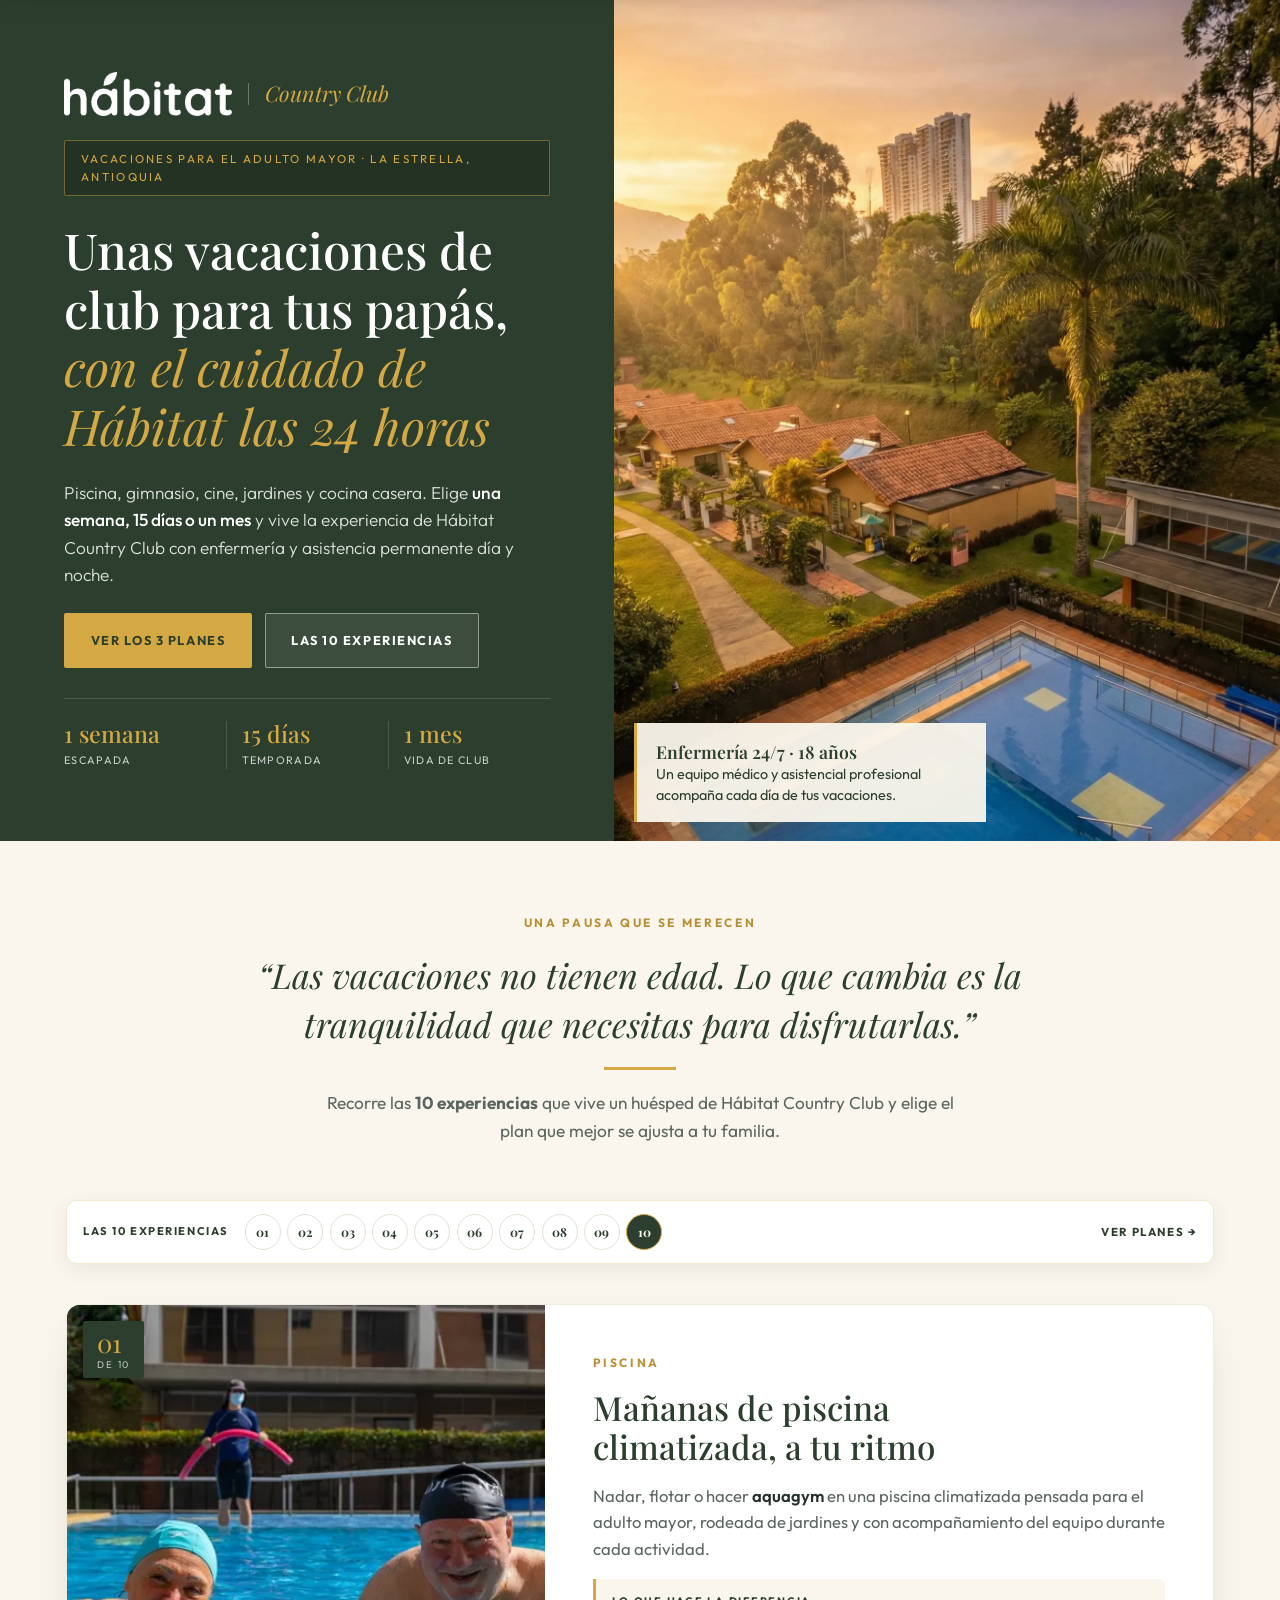
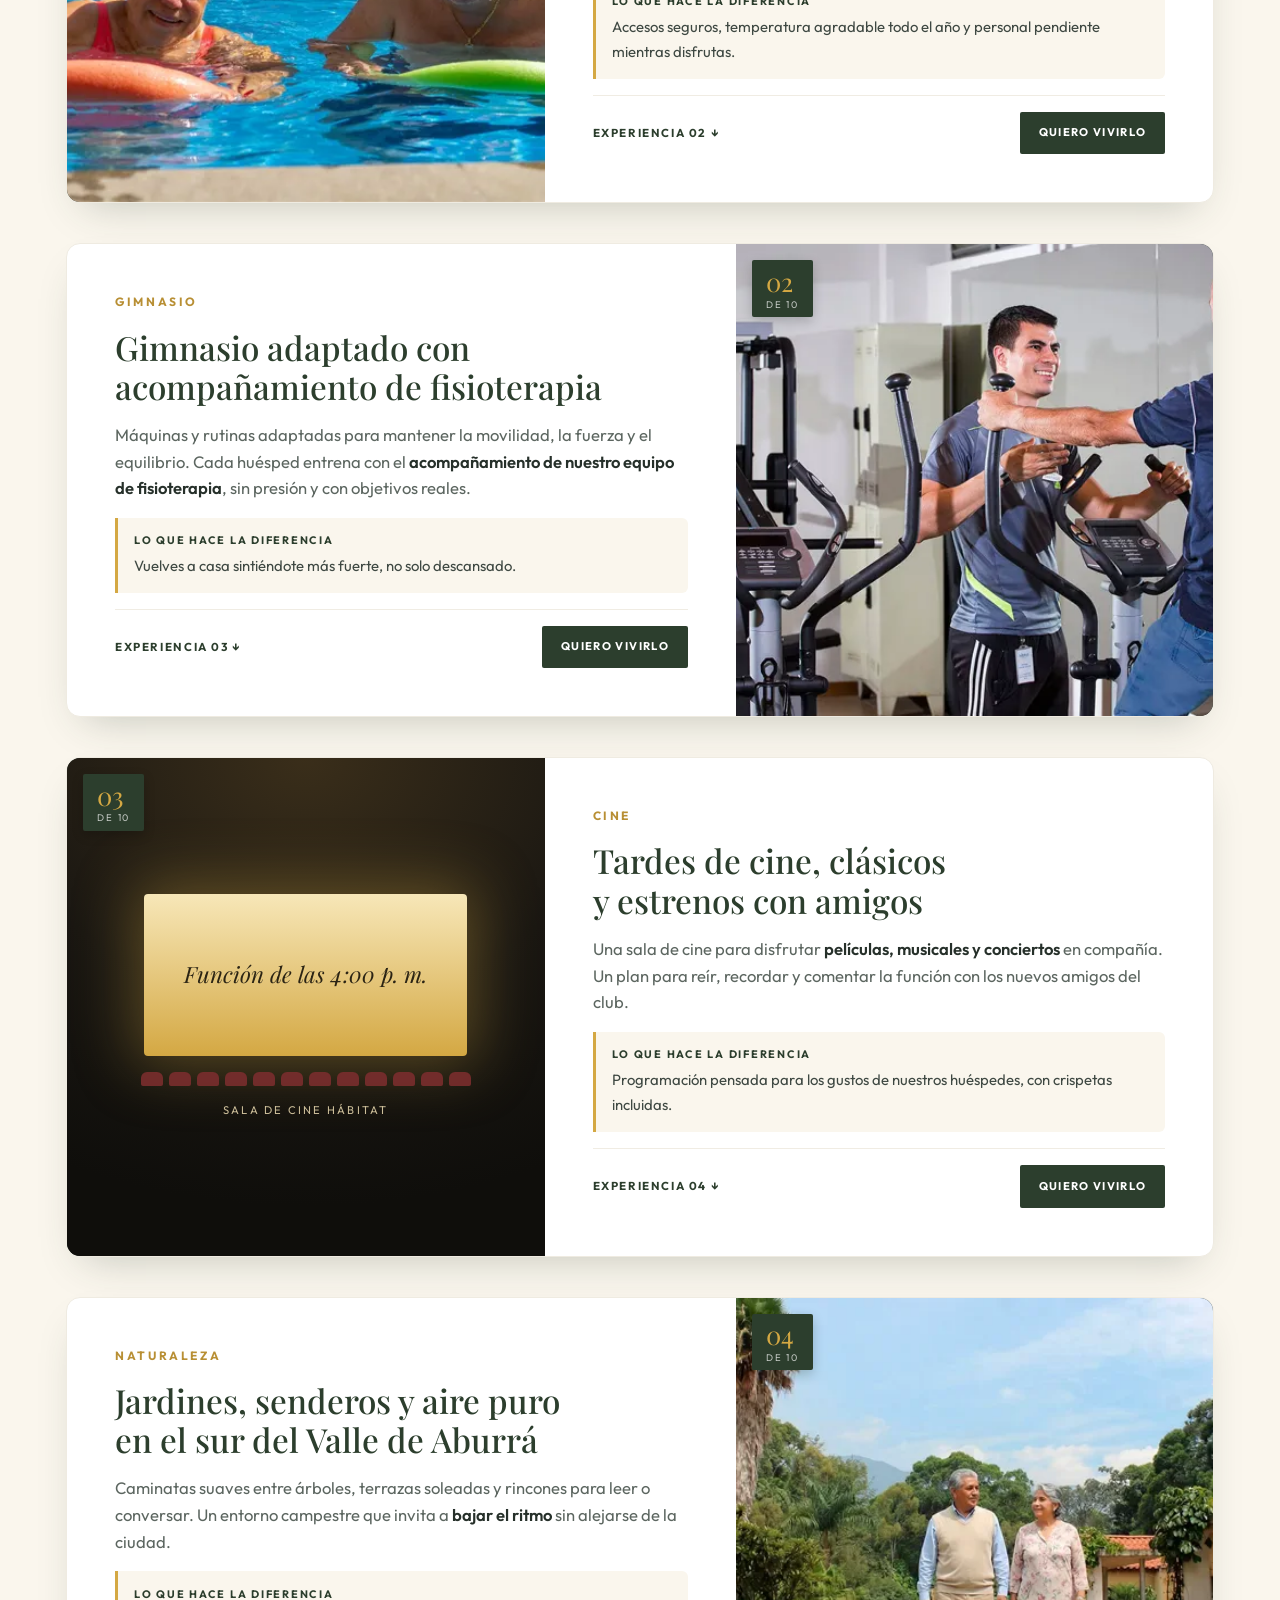
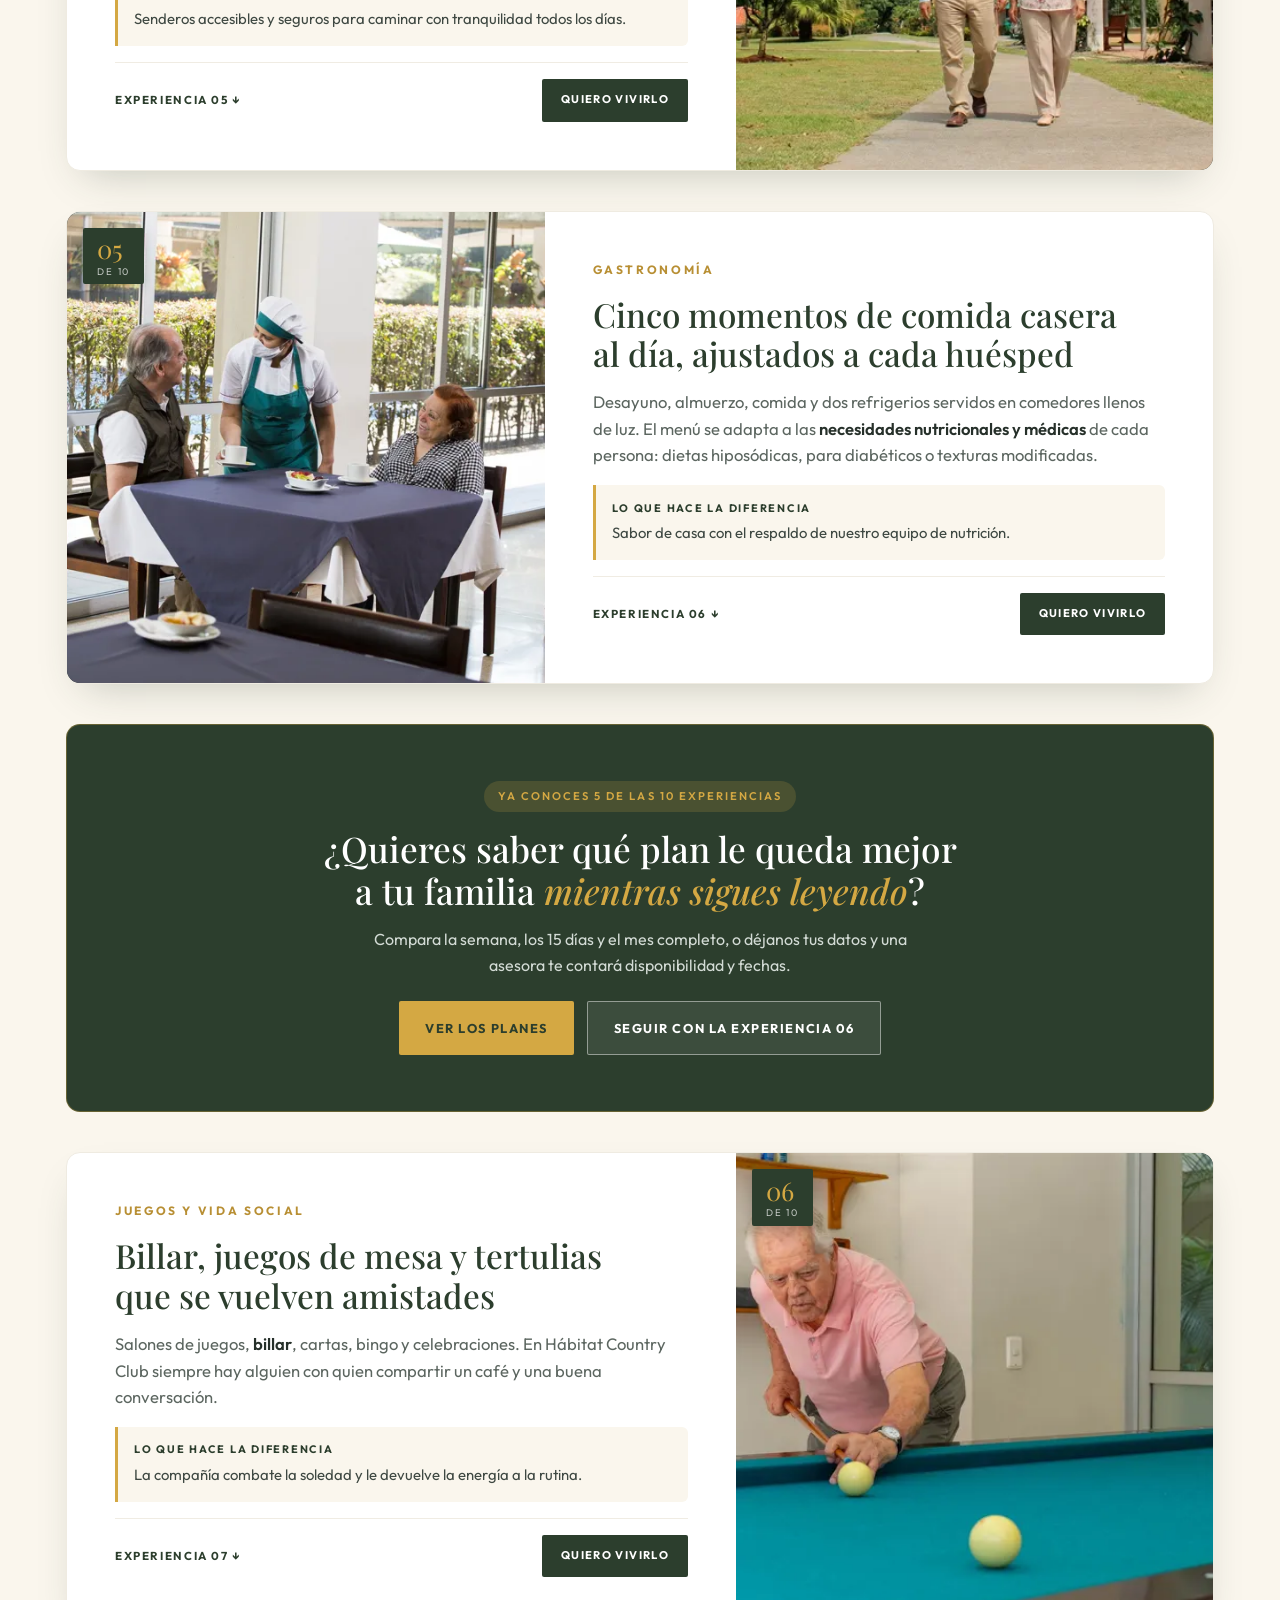
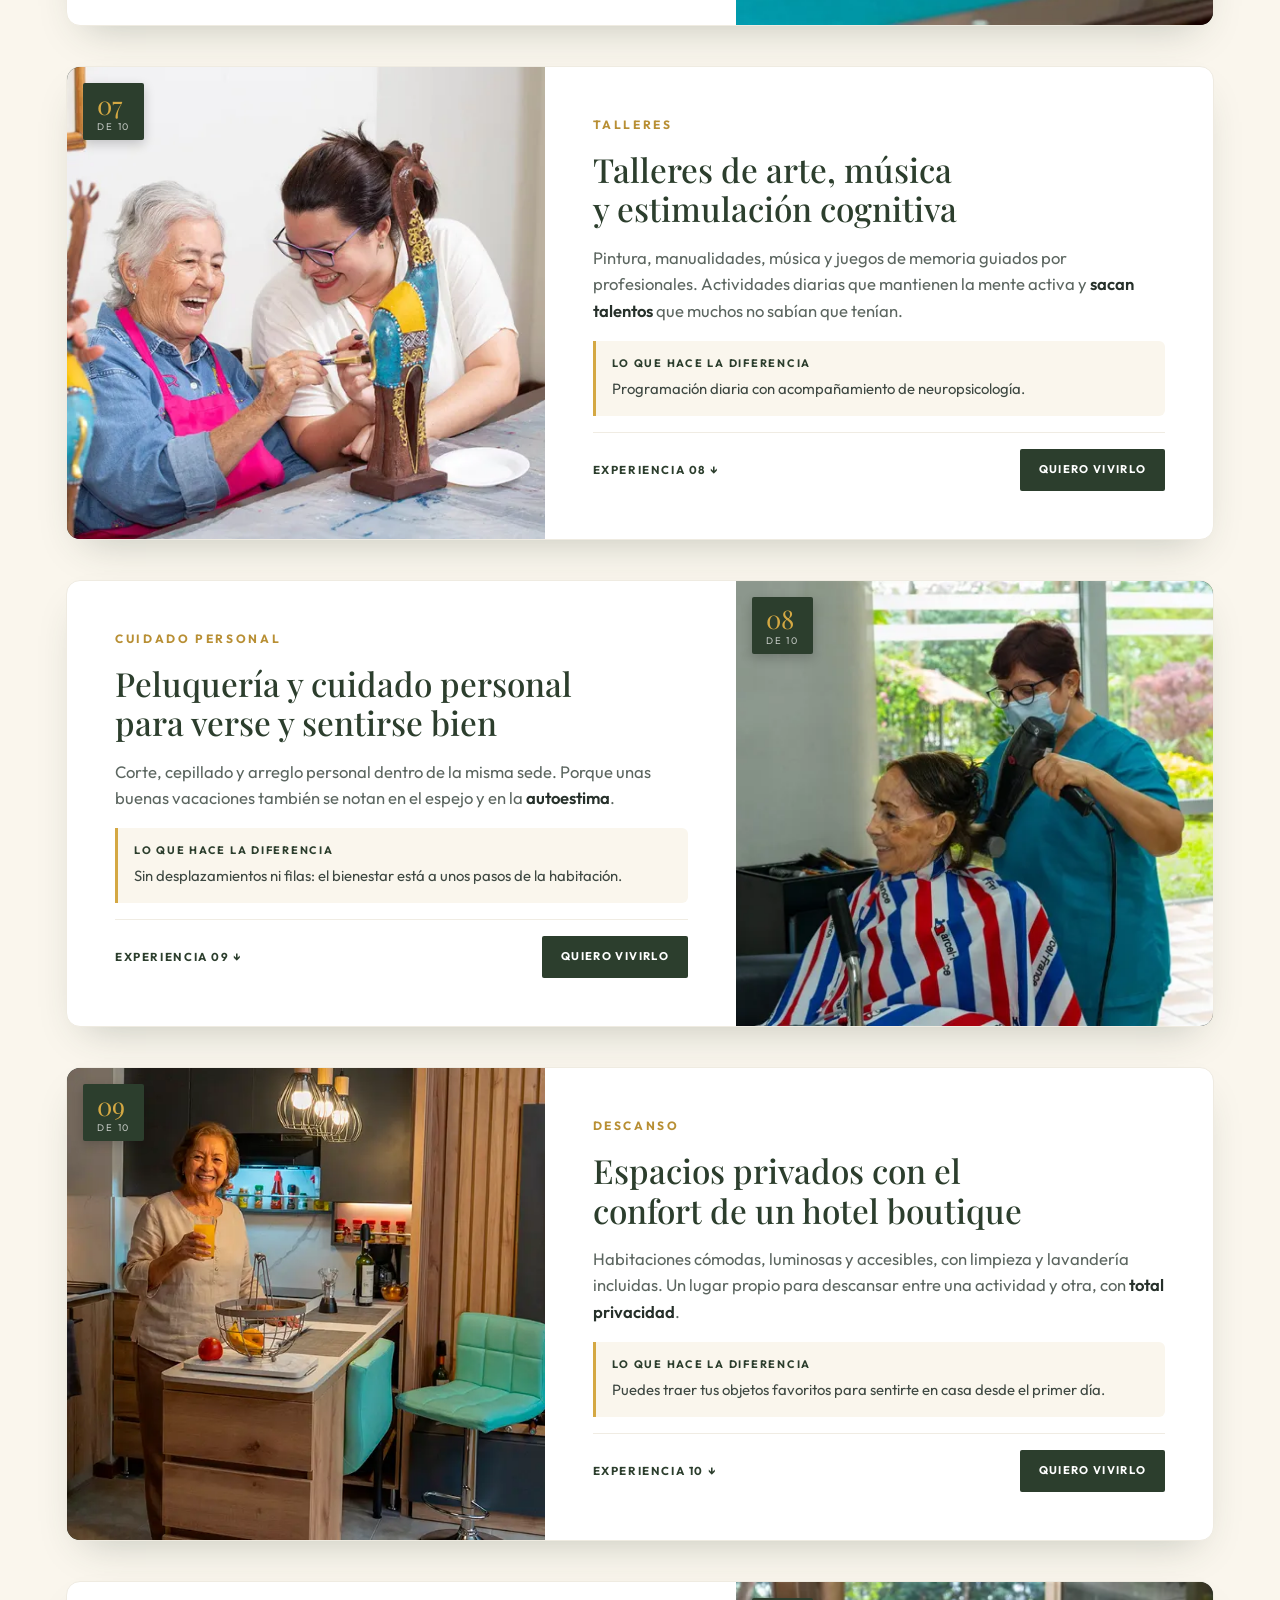
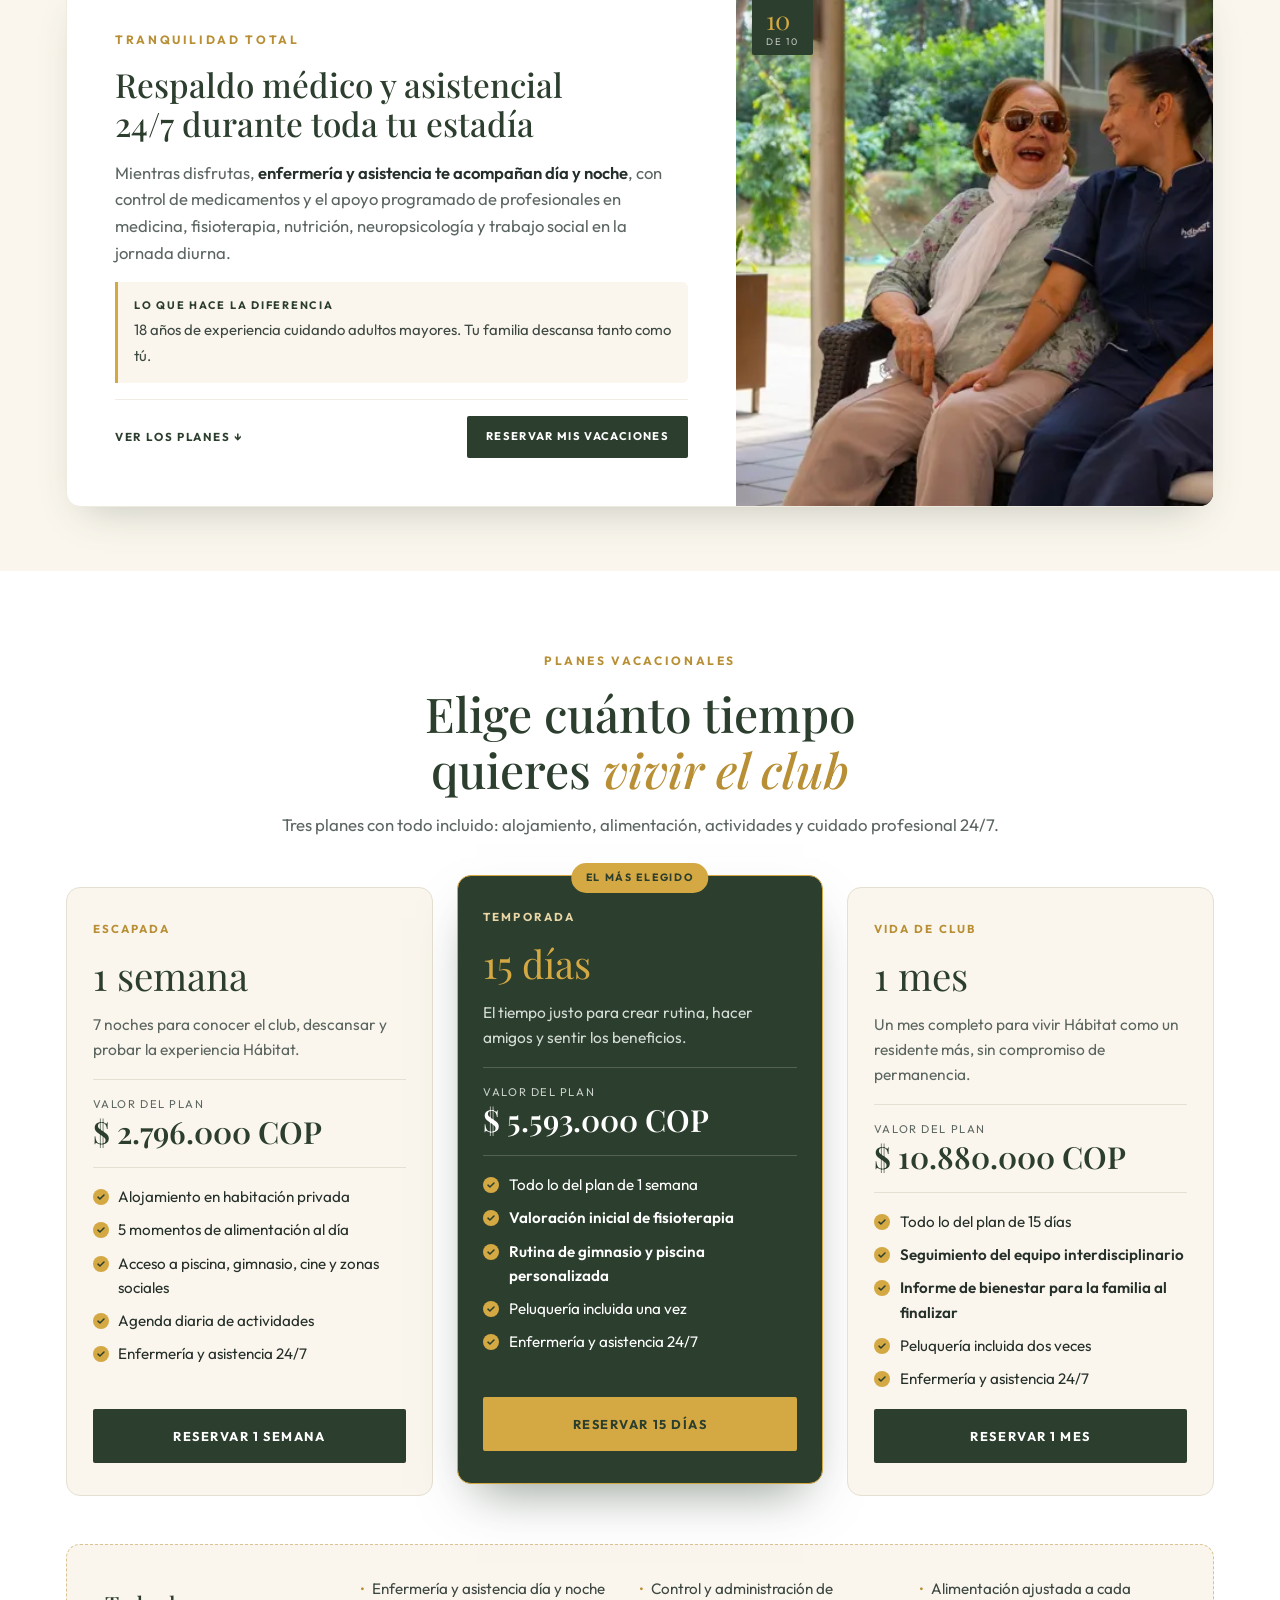
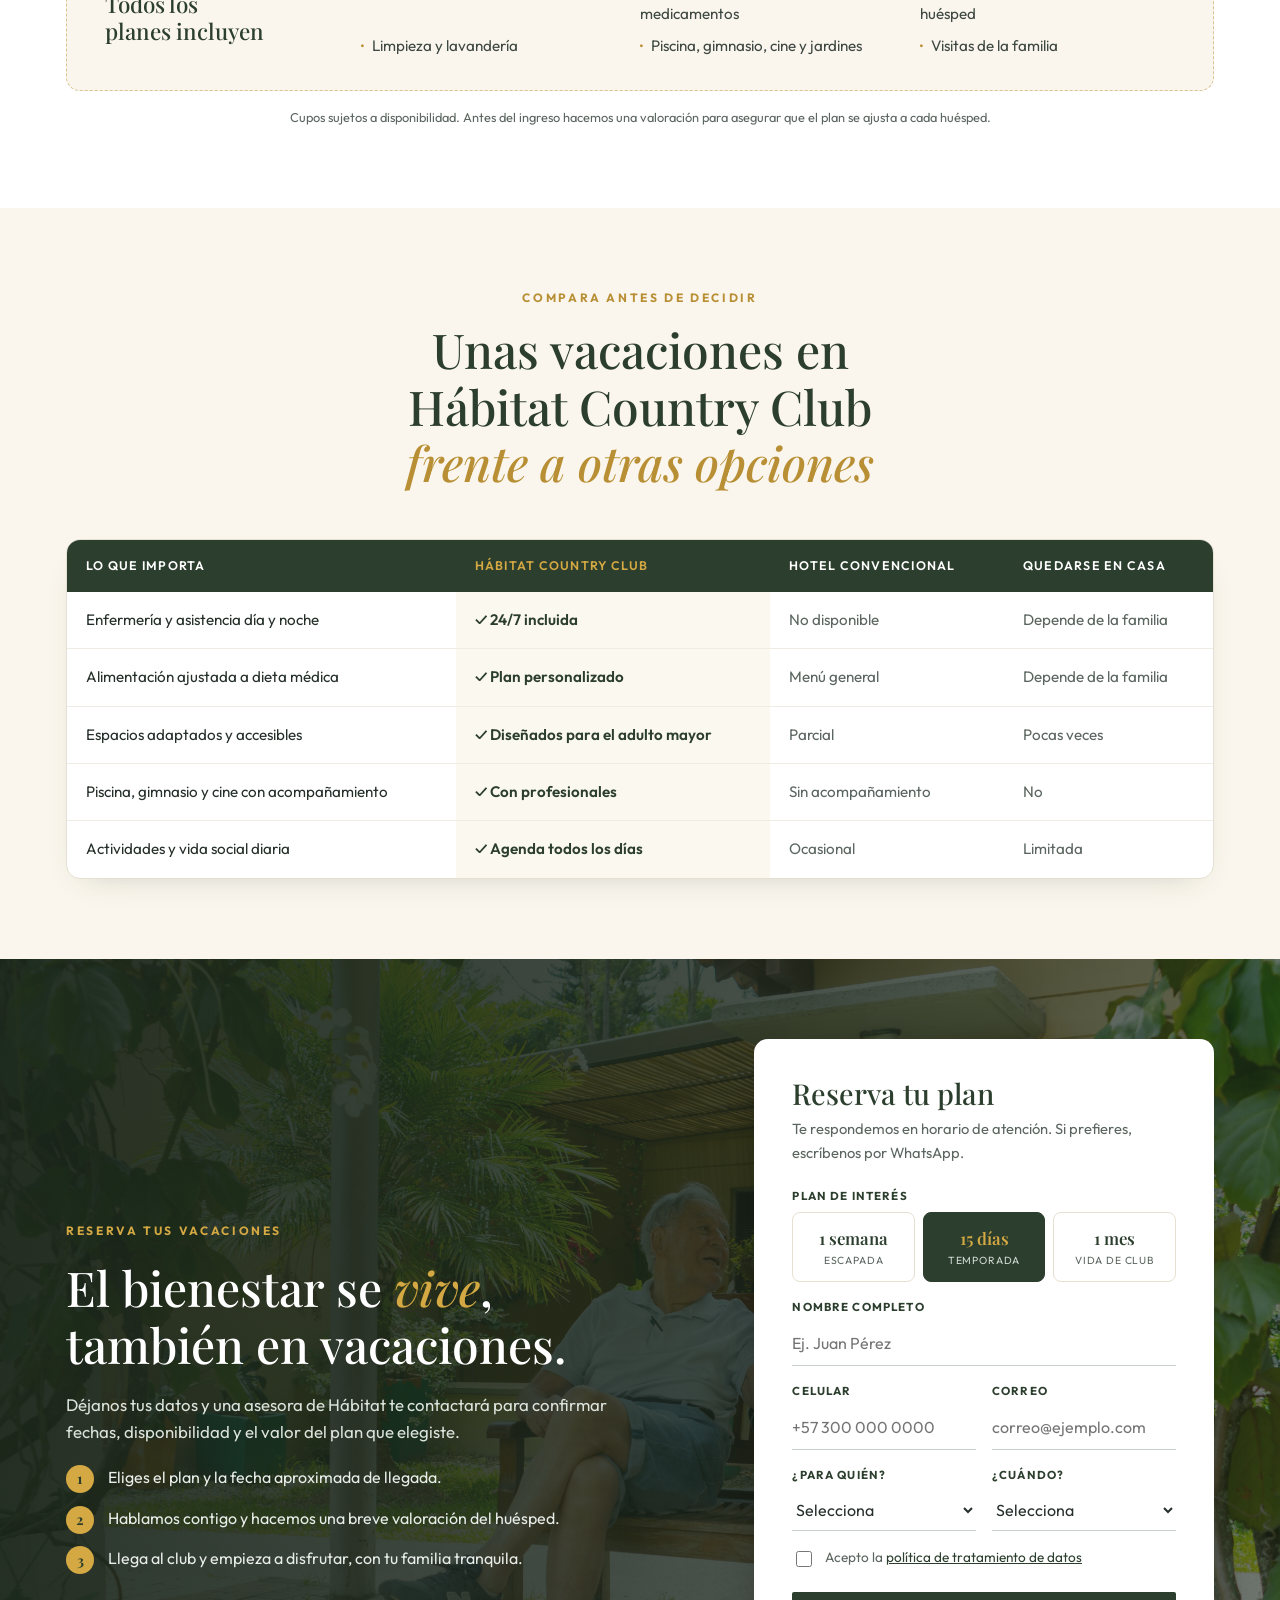
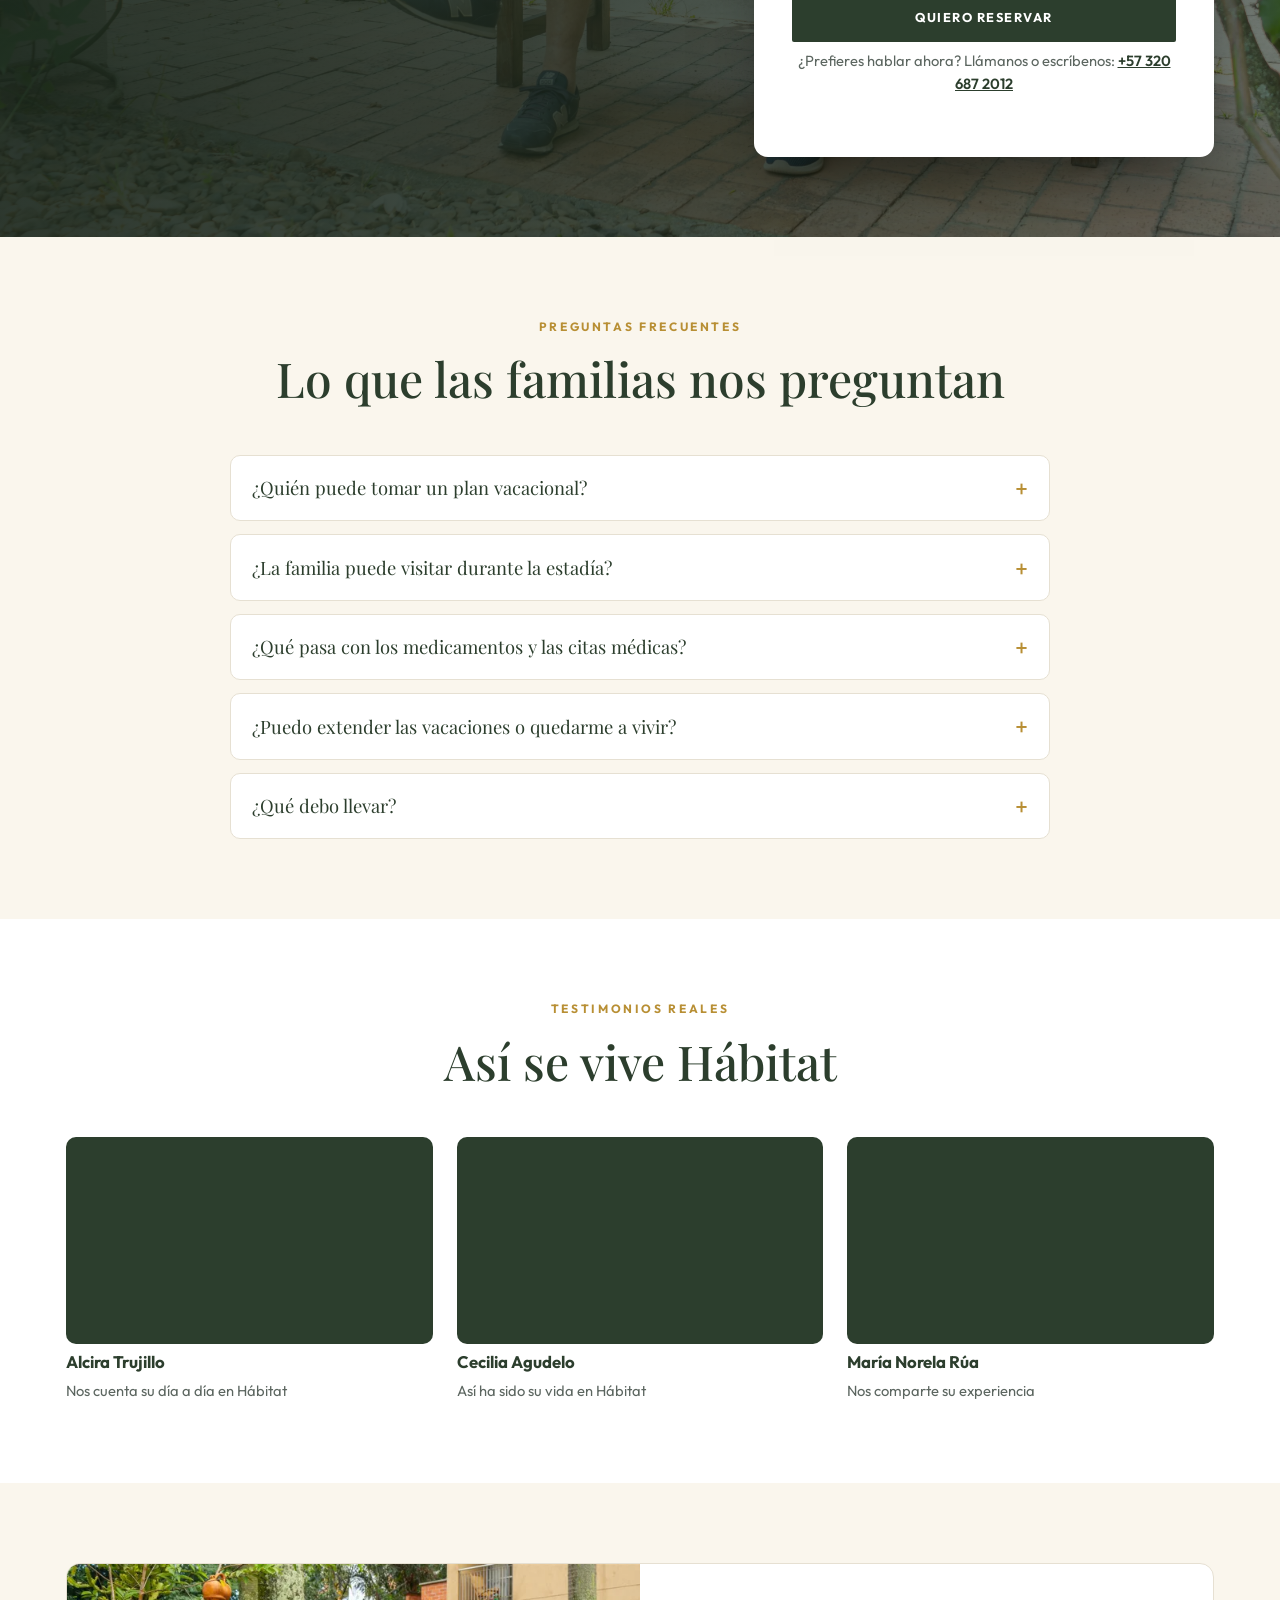
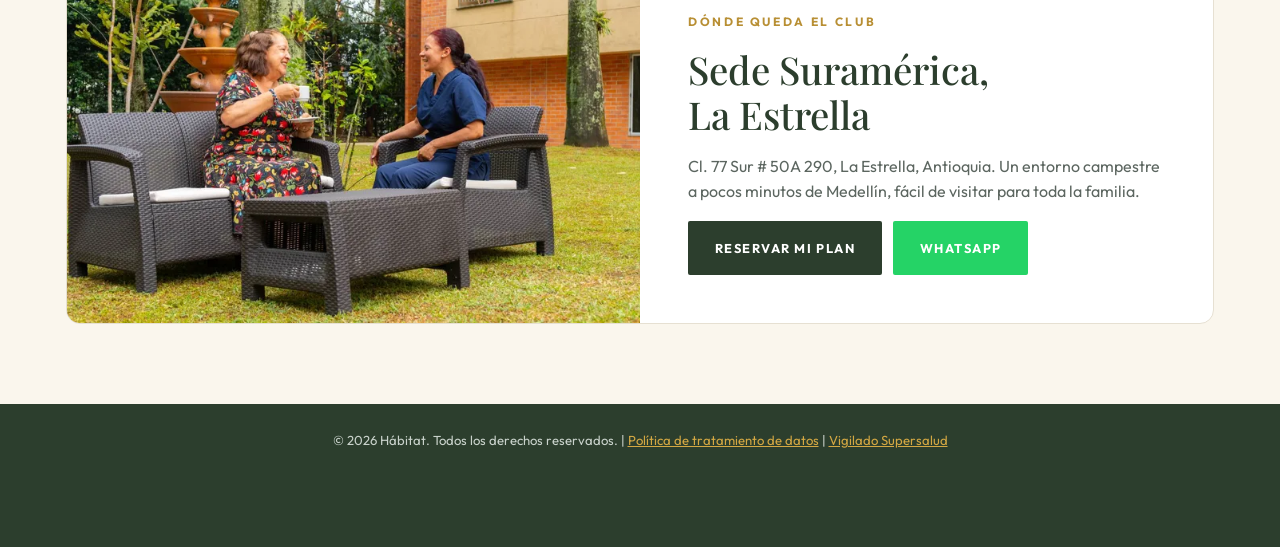
==== commit 6a6e94d8: "Agrega los precios de los 3 planes de Hábitat Country Club Co-Authored-By: Claude Opus 5.5 <noreply@" ====
--- a/country-club/index.html
+++ b/country-club/index.html
@@ -695,7 +695,7 @@
    por ejemplo: semana: 3500000
    Mientras sea null se muestra "Precio por confirmar".
    ========================================================= */
-const PRECIOS_COP = { semana: null, quincena: null, mes: null };
+const PRECIOS_COP = { semana: 2796000, quincena: 5593000, mes: 10880000 };
 
 const LEADS_URL = 'https://script.google.com/macros/s/AKfycbz8MC4A8DD1eemyNkXzTuT6NyLD8c3whbPgtBoraOp1IowfAmbiHRwGTgG25LBBNtcnkA/exec';
 const ES_PRODUCCION = !window.HCC_PREVIEW;
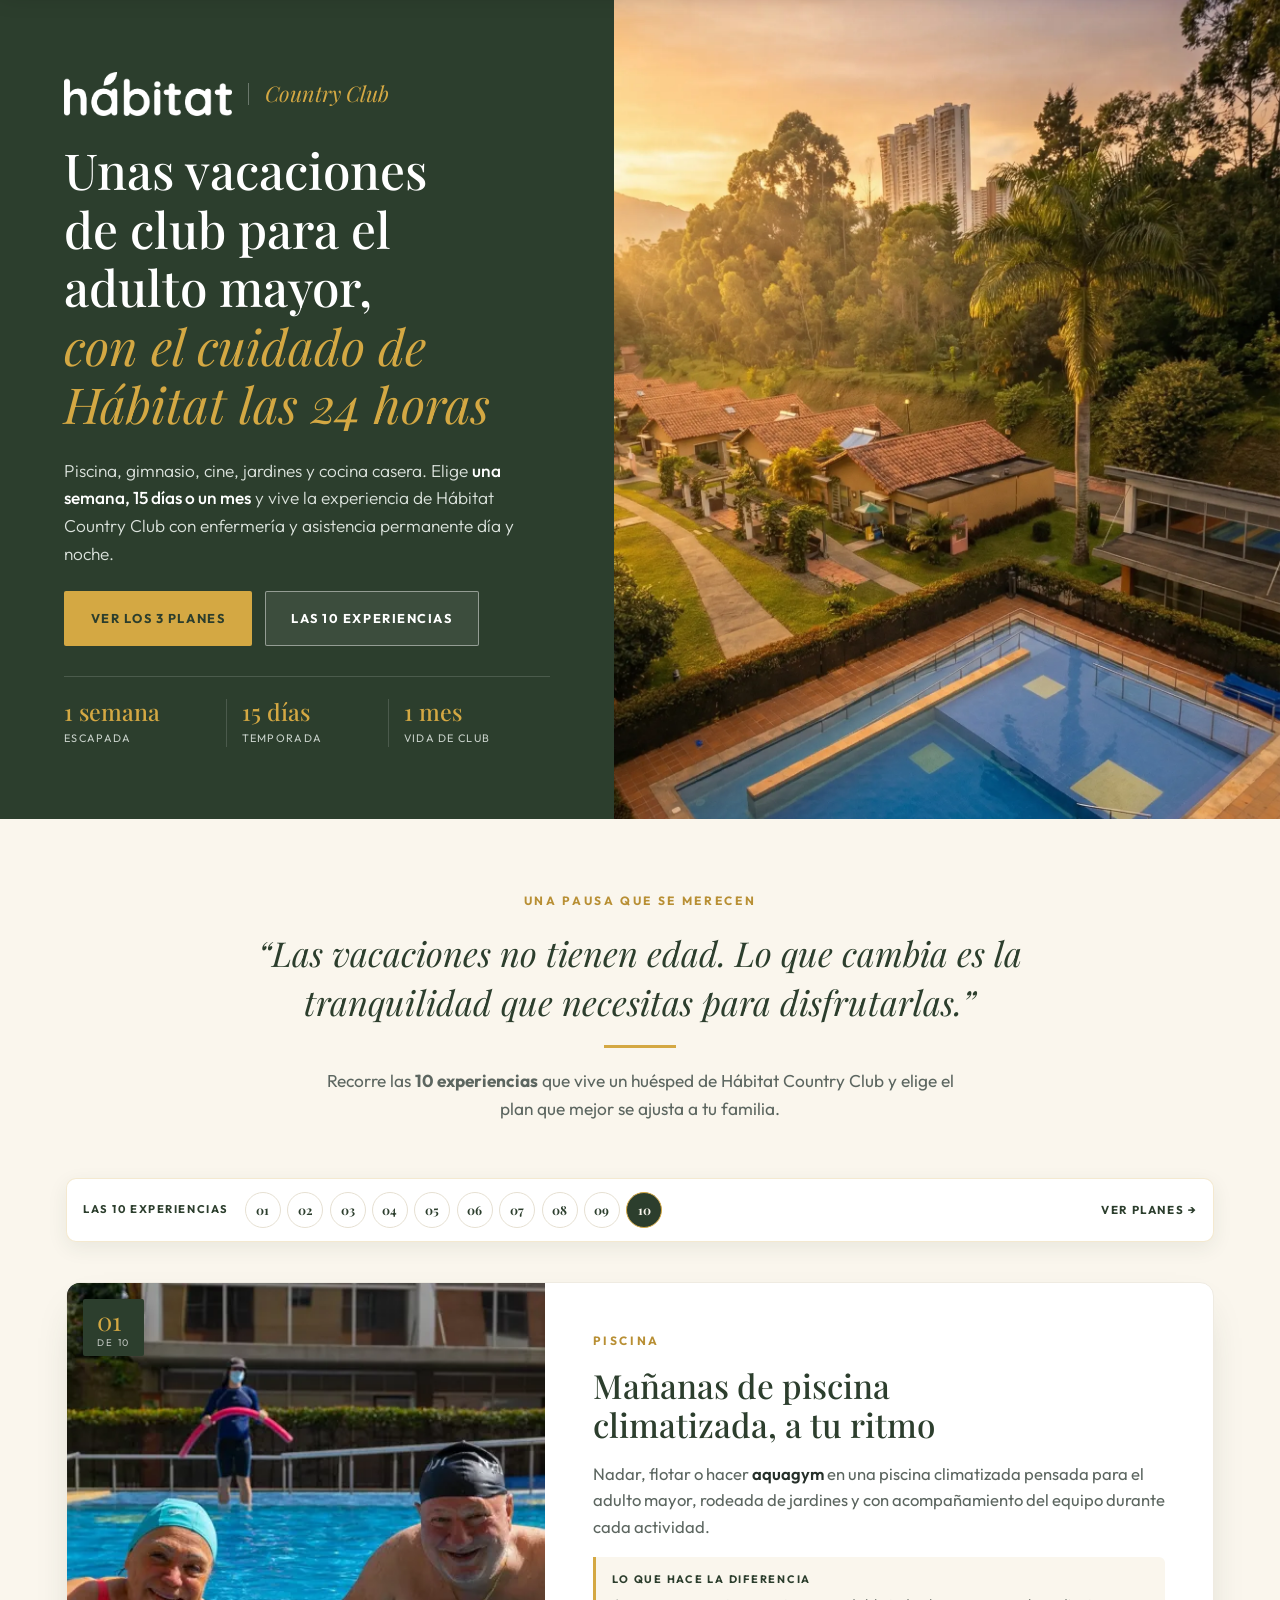
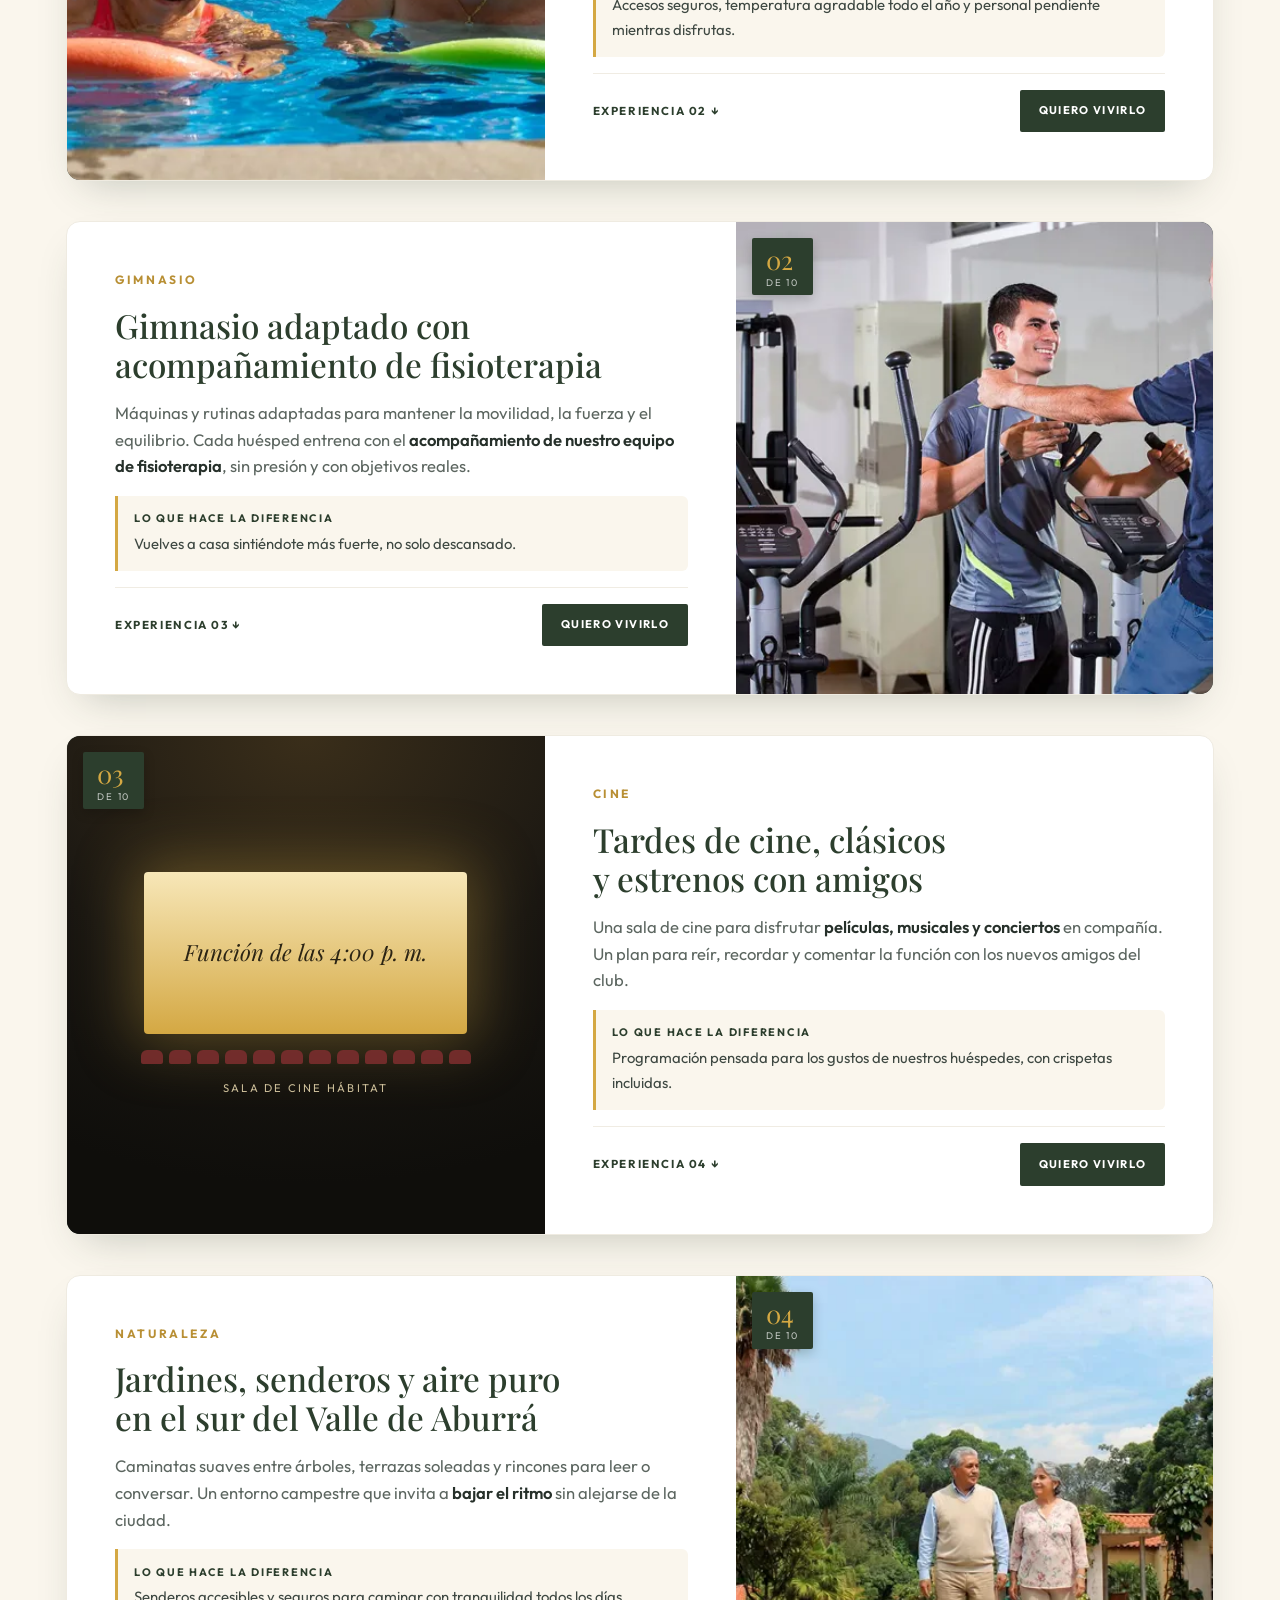
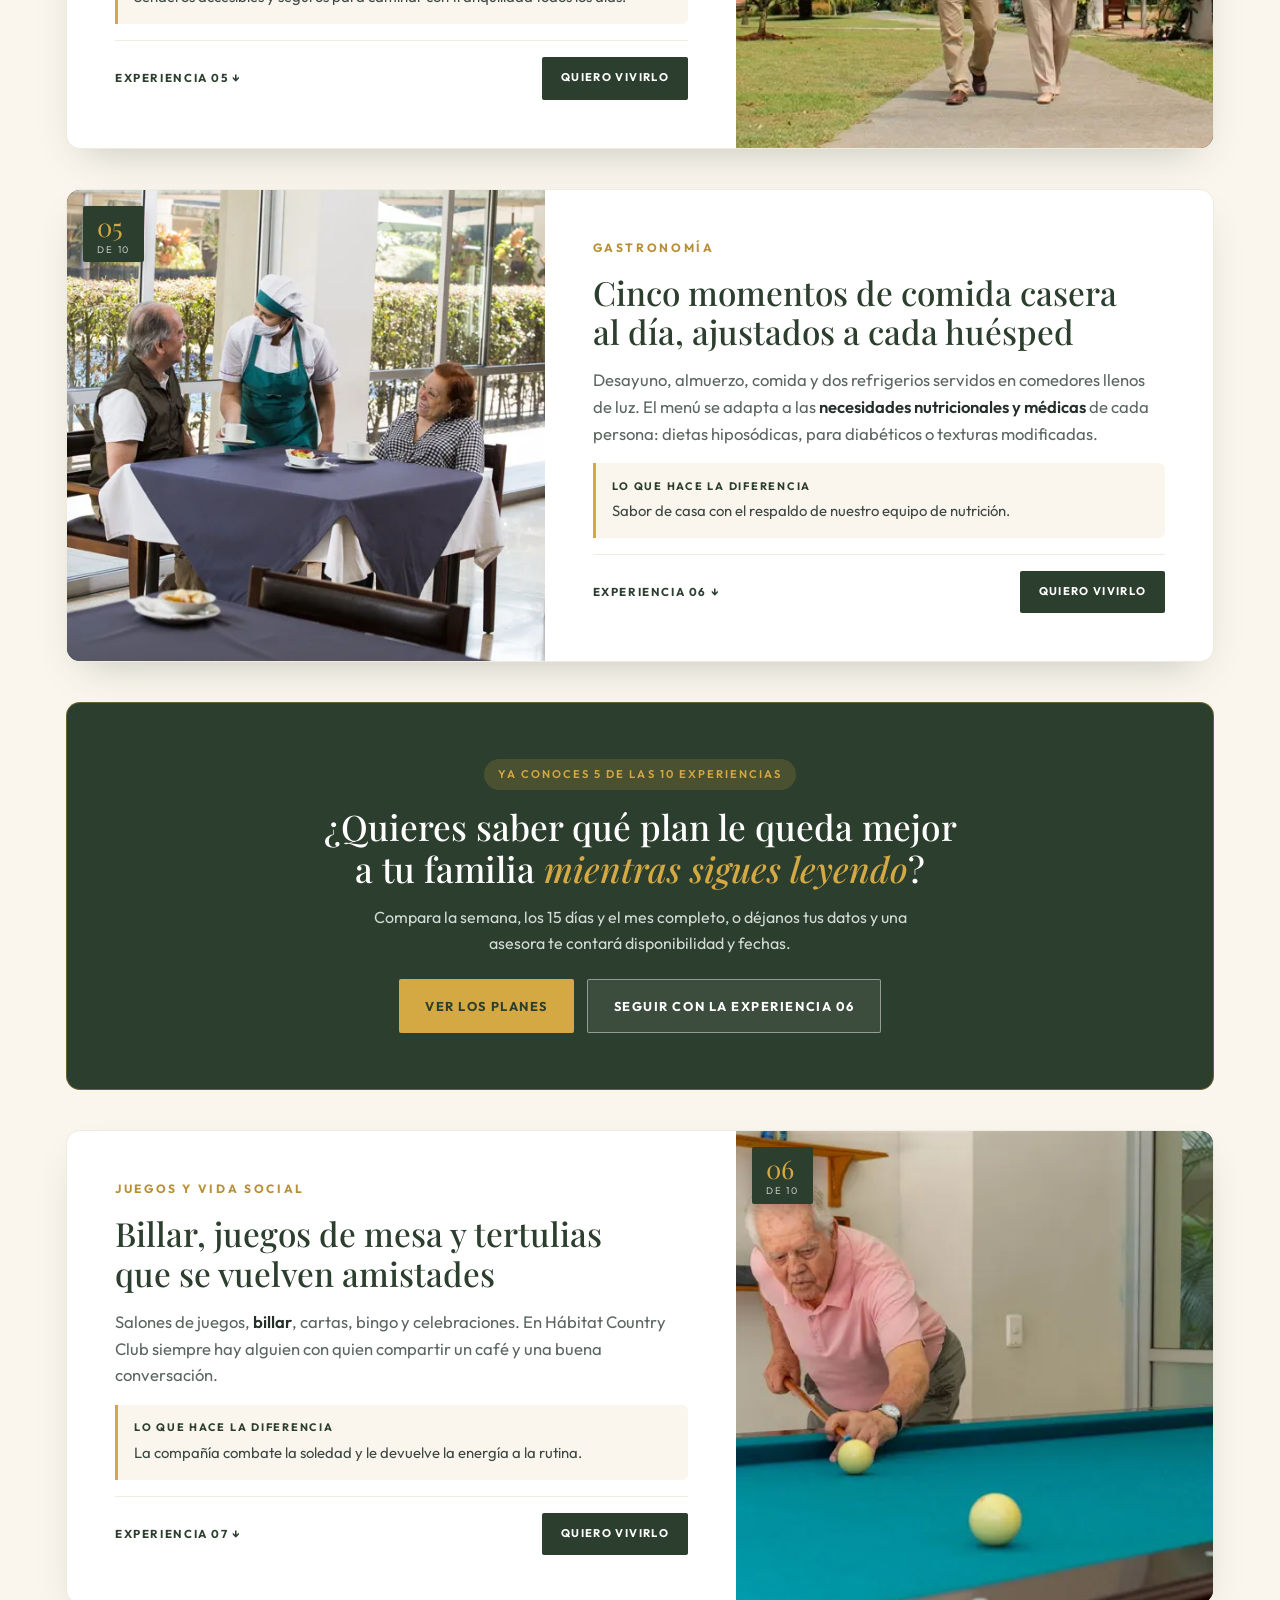
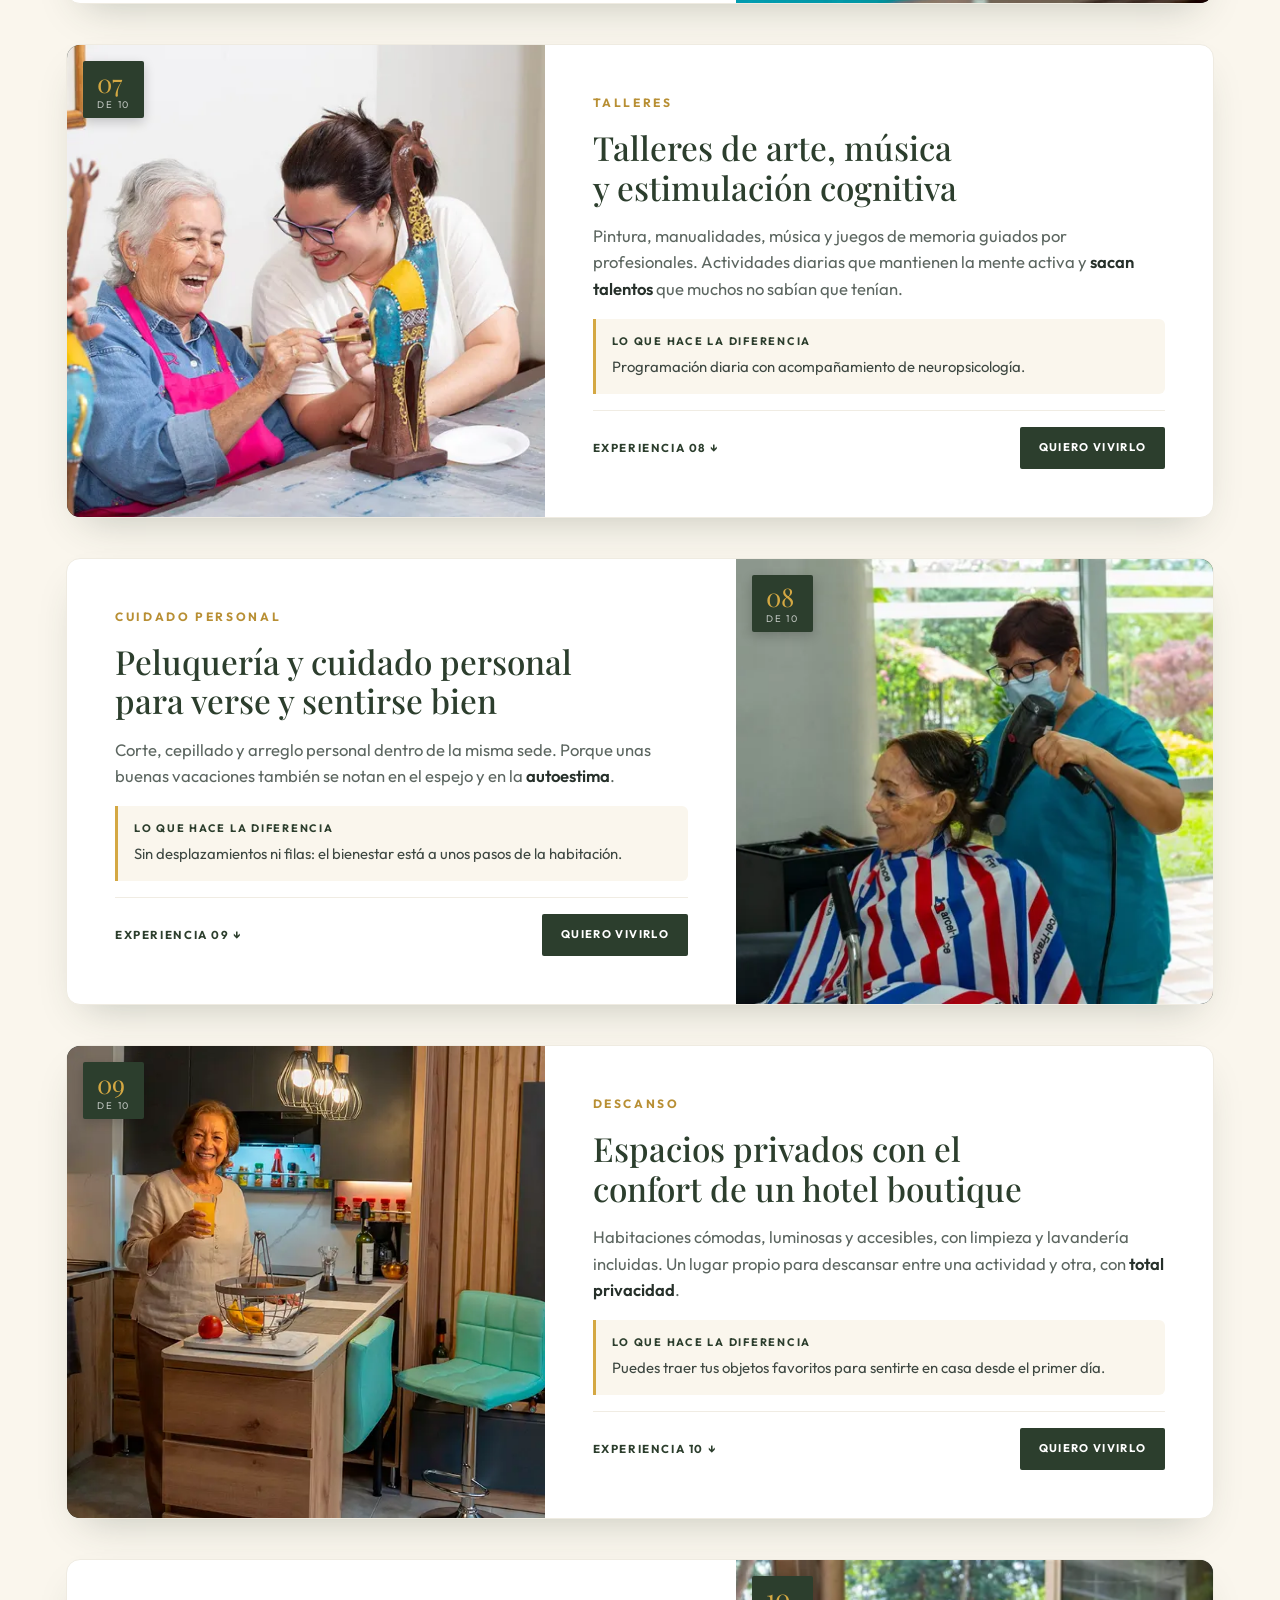
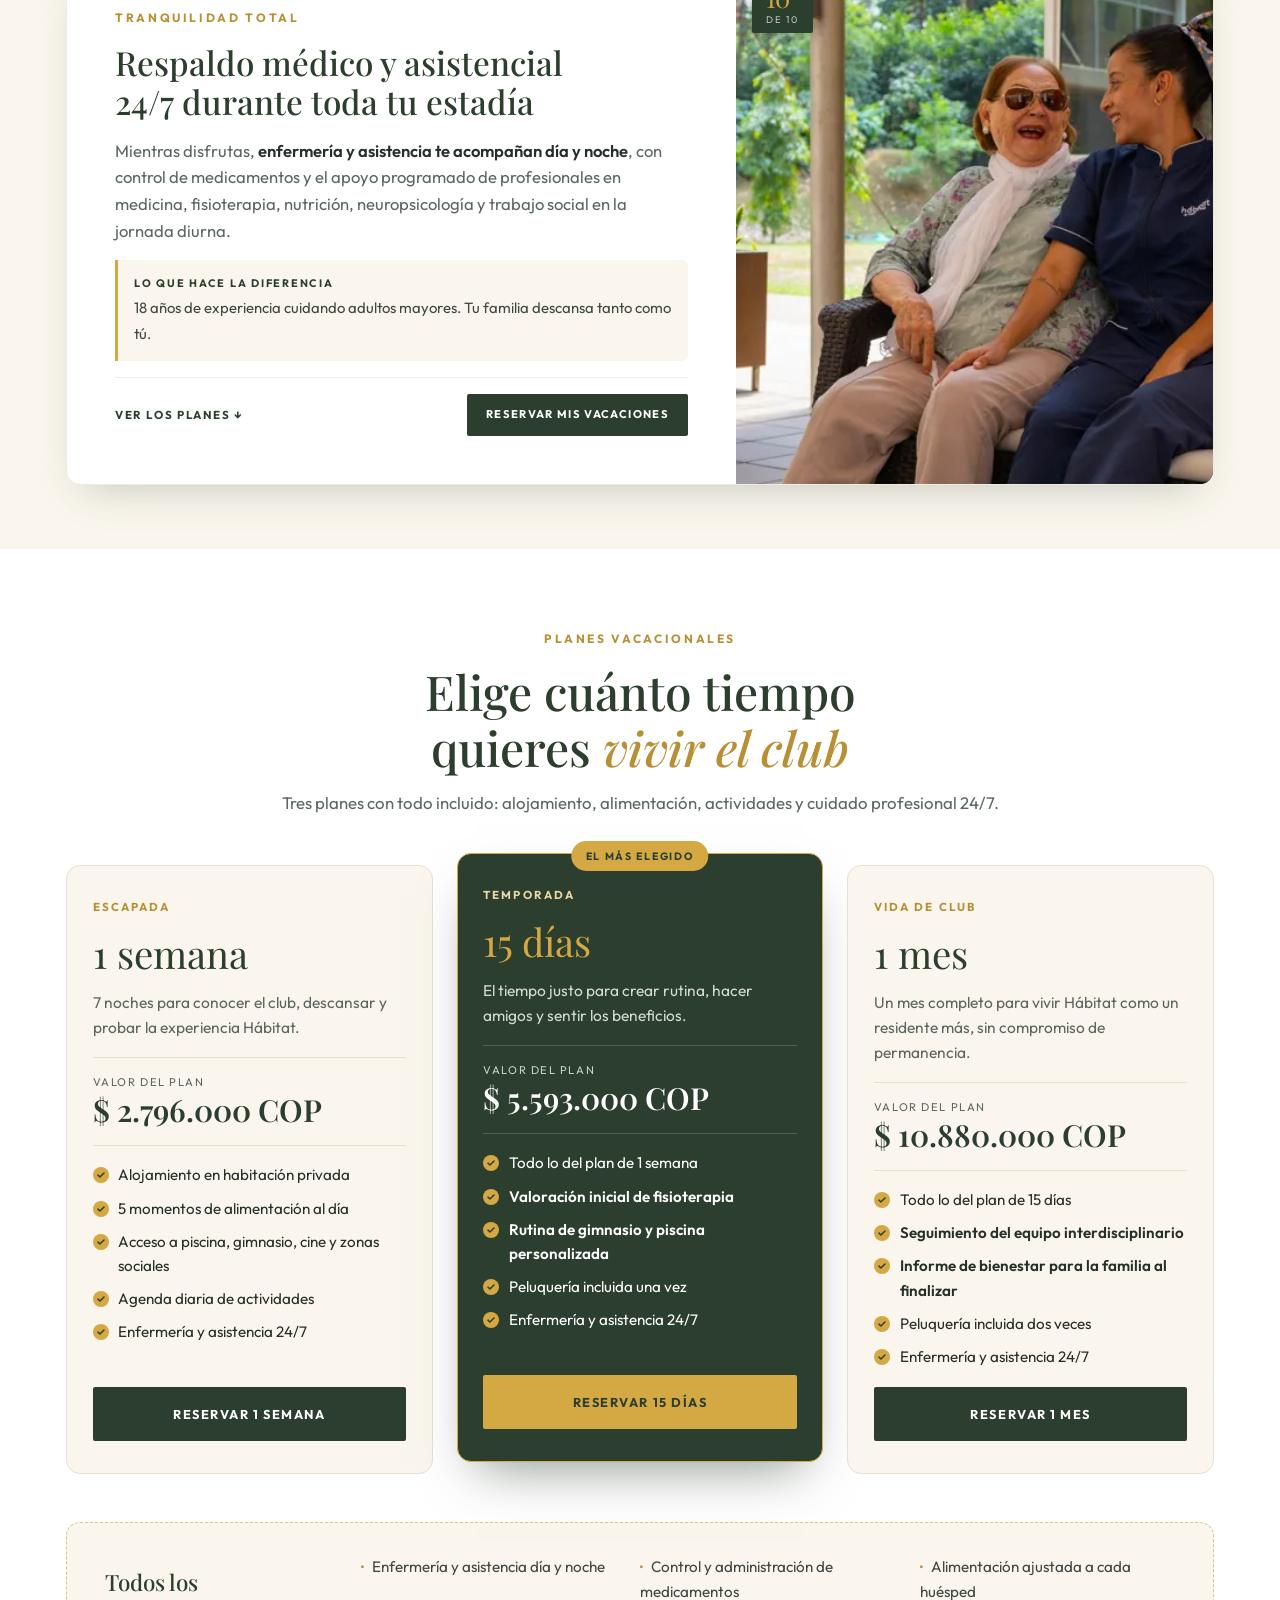
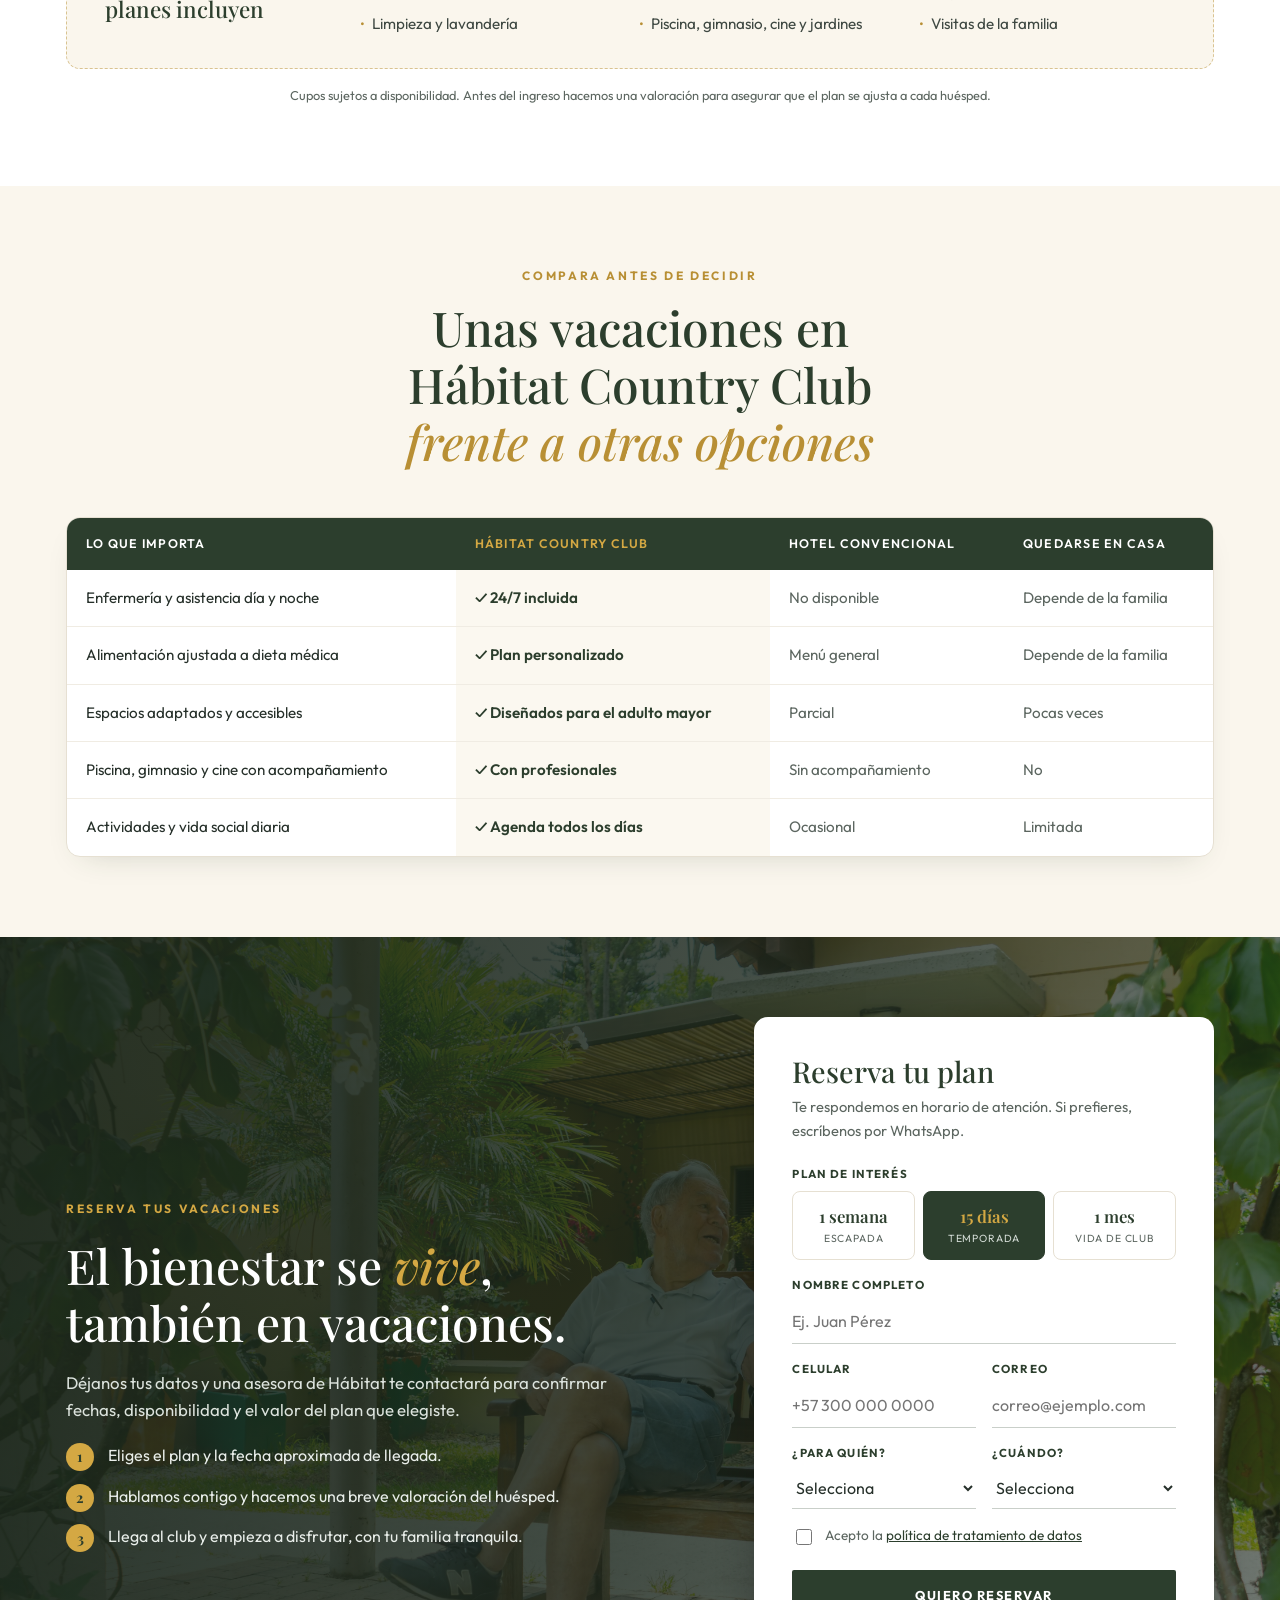
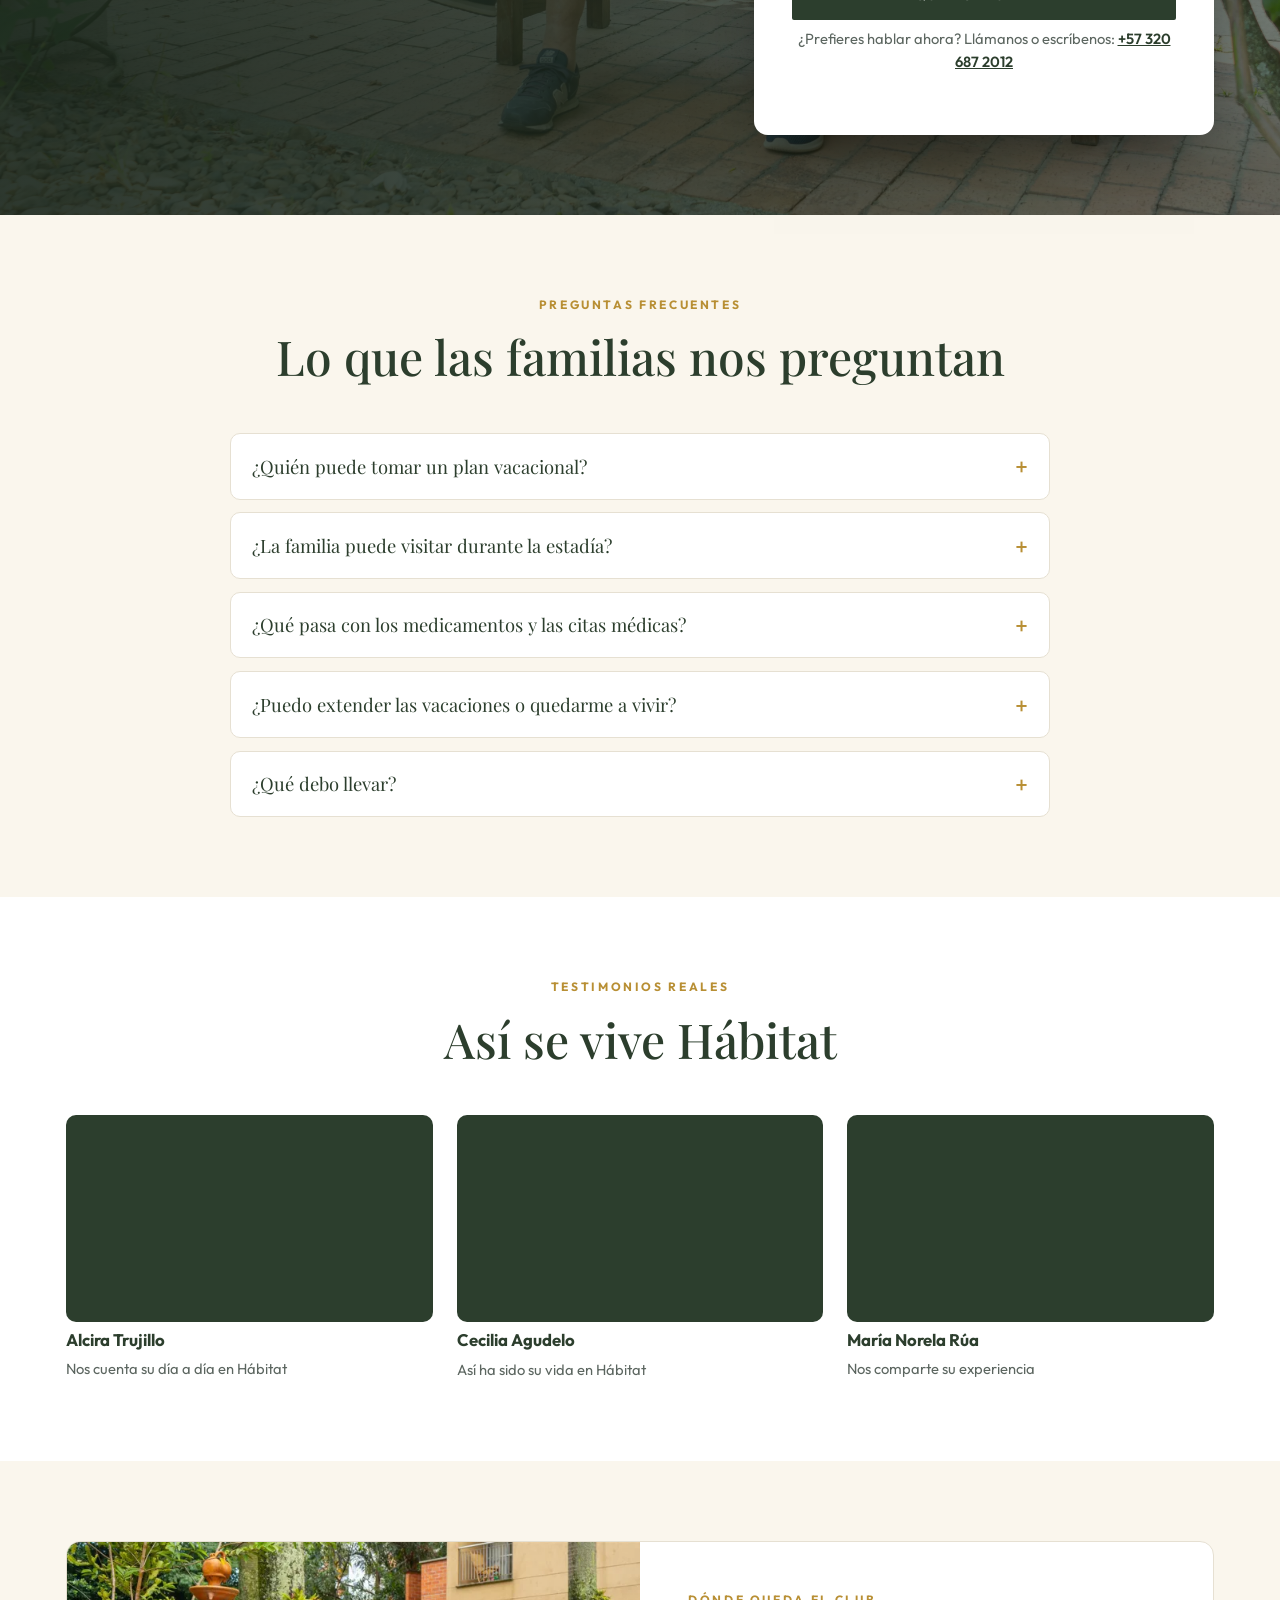
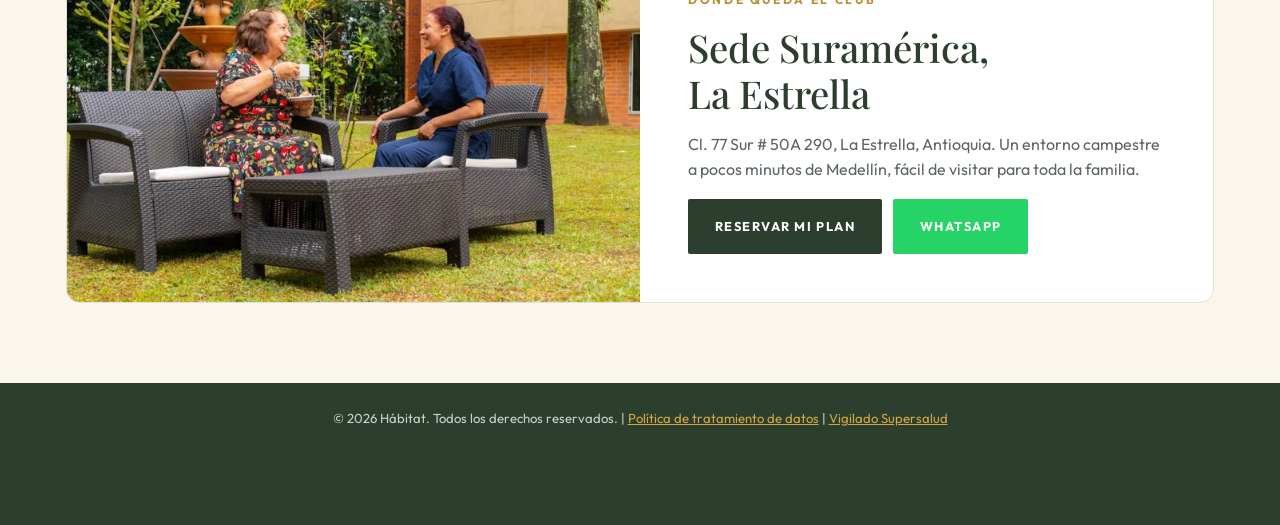
==== commit c9af3368: "Ajusta el hero de Hábitat Country Club: titular para el adulto mayor, sin etiqueta superior ni recua" ====
--- a/country-club/index.html
+++ b/country-club/index.html
@@ -310,8 +310,7 @@
 <header class="hero">
   <div class="hero-panel">
     <div class="lockup"><img src="habitat_logo.png" alt="Hábitat"><span>Country Club</span></div>
-    <div class="hero-tag">Vacaciones para el adulto mayor · La Estrella, Antioquia</div>
-    <h1>Unas vacaciones de club para tus papás, <em>con el cuidado de Hábitat las 24 horas</em></h1>
+    <h1>Unas vacaciones de club para el adulto mayor, <em>con el cuidado de Hábitat las 24 horas</em></h1>
     <p class="hero-sub">Piscina, gimnasio, cine, jardines y cocina casera. Elige <strong>una semana, 15 días o un mes</strong> y vive la experiencia de Hábitat Country Club con enfermería y asistencia permanente día y noche.</p>
     <div class="hero-ctas">
       <a href="#planes" class="btn btn-arena">Ver los 3 planes</a>
@@ -325,7 +324,6 @@
   </div>
   <div class="hero-photo">
     <img src="img/gemini_opt.webp" alt="Vista aérea de la piscina y los jardines de Hábitat Country Club al atardecer" fetchpriority="high">
-    <div class="hero-badge"><b>Enfermería 24/7 · 18 años</b>Un equipo médico y asistencial profesional acompaña cada día de tus vacaciones.</div>
   </div>
 </header>
 
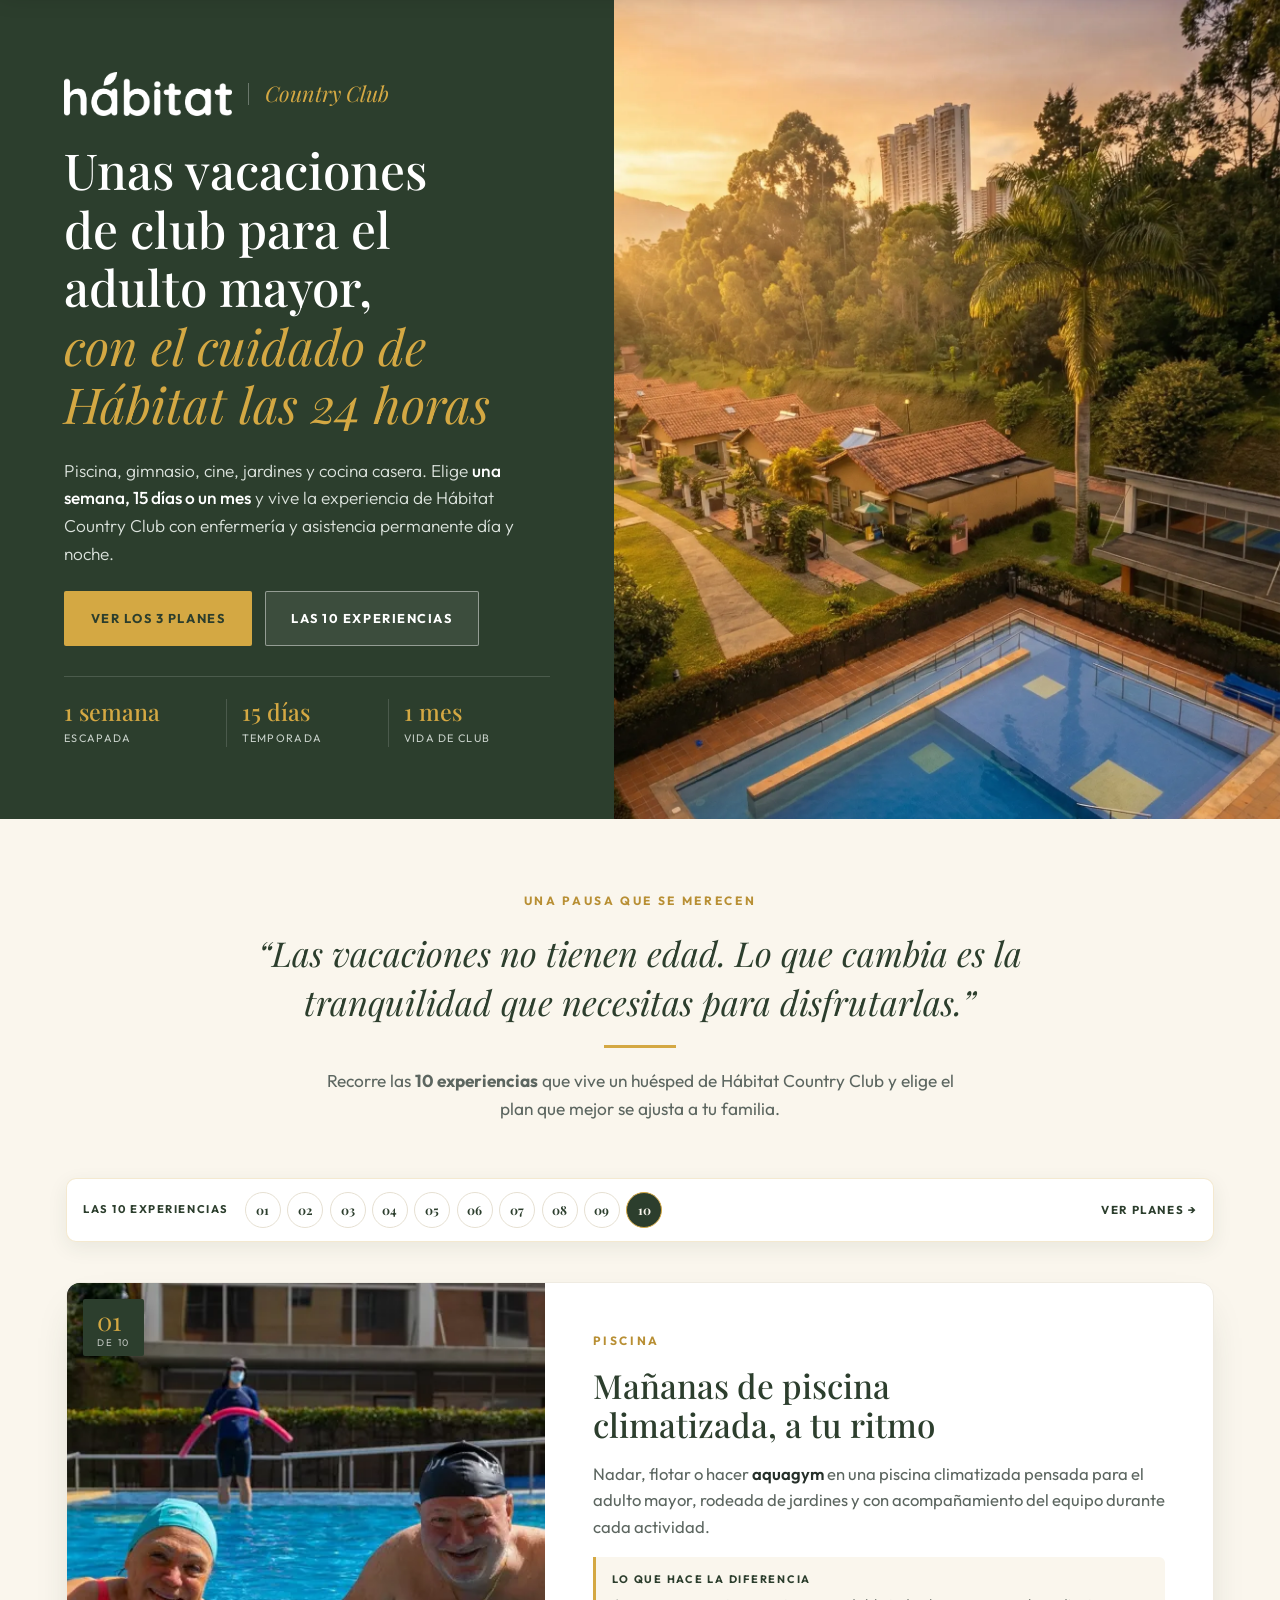
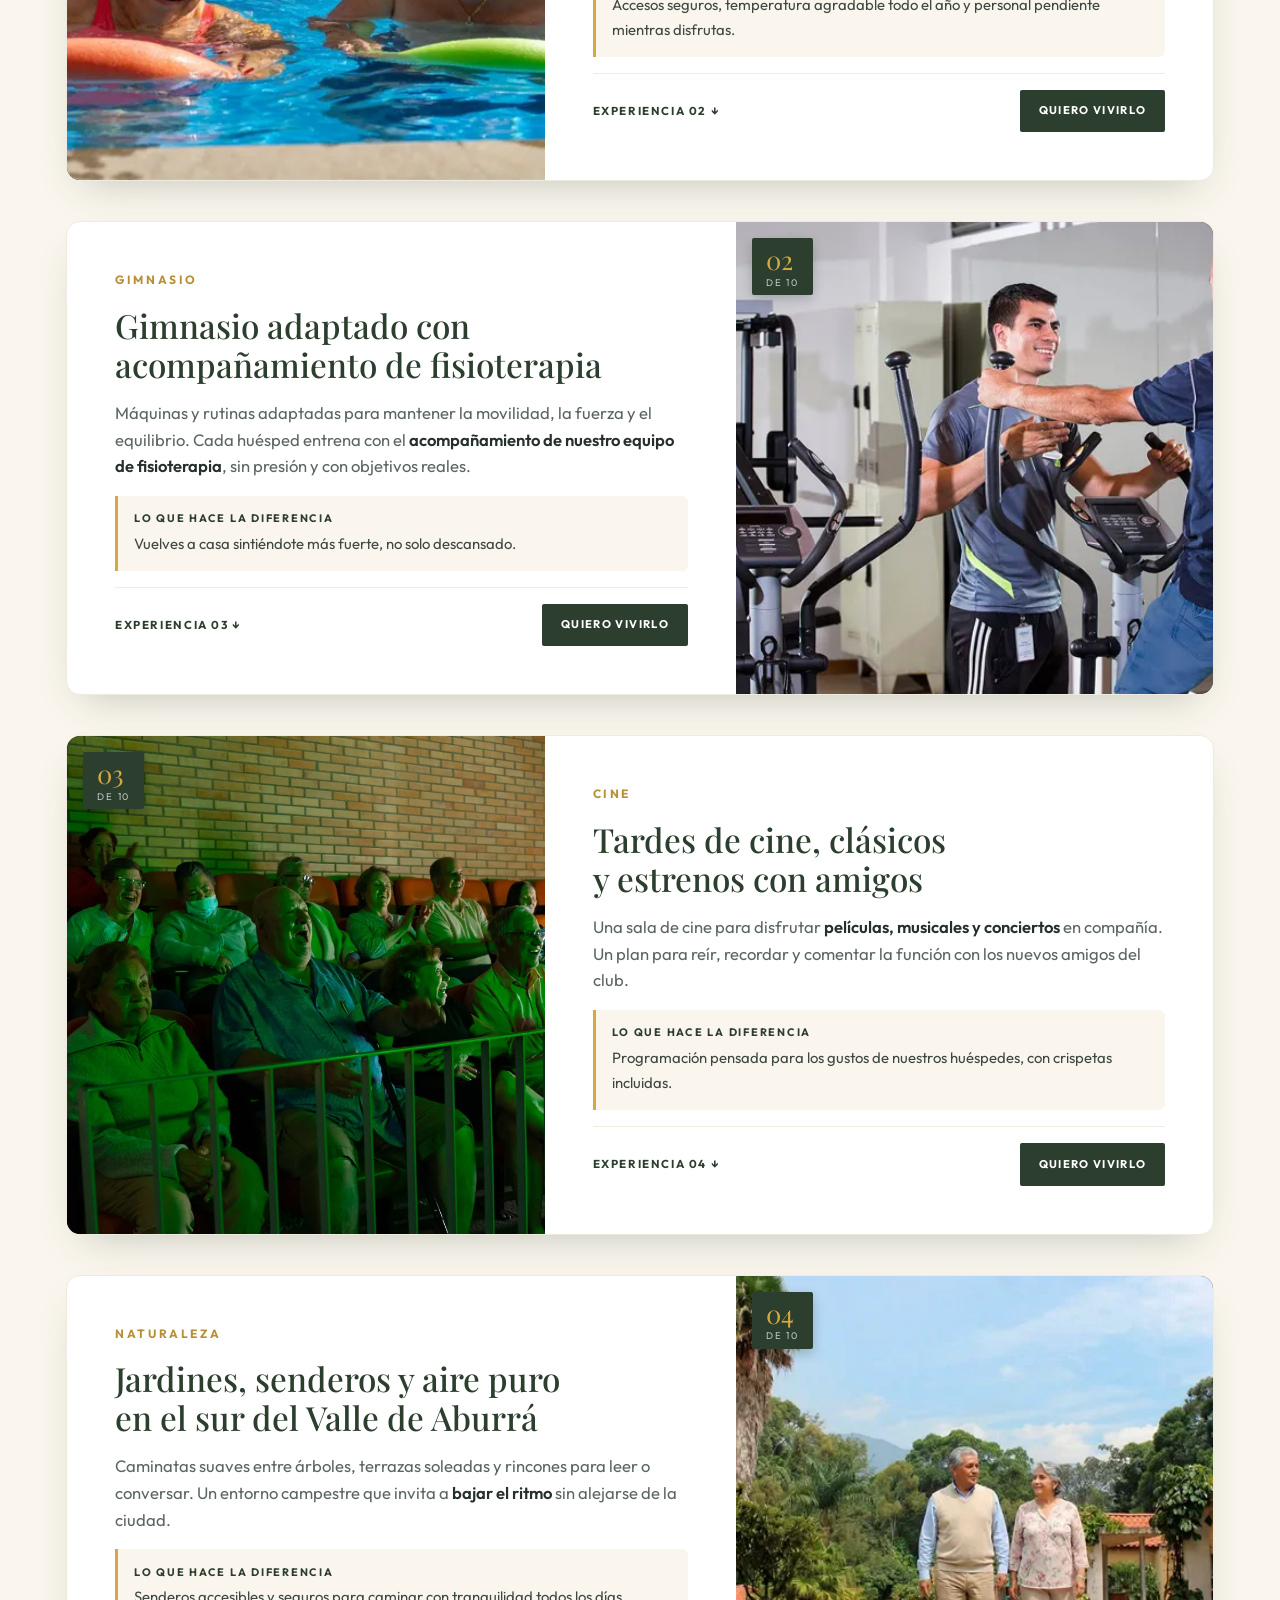
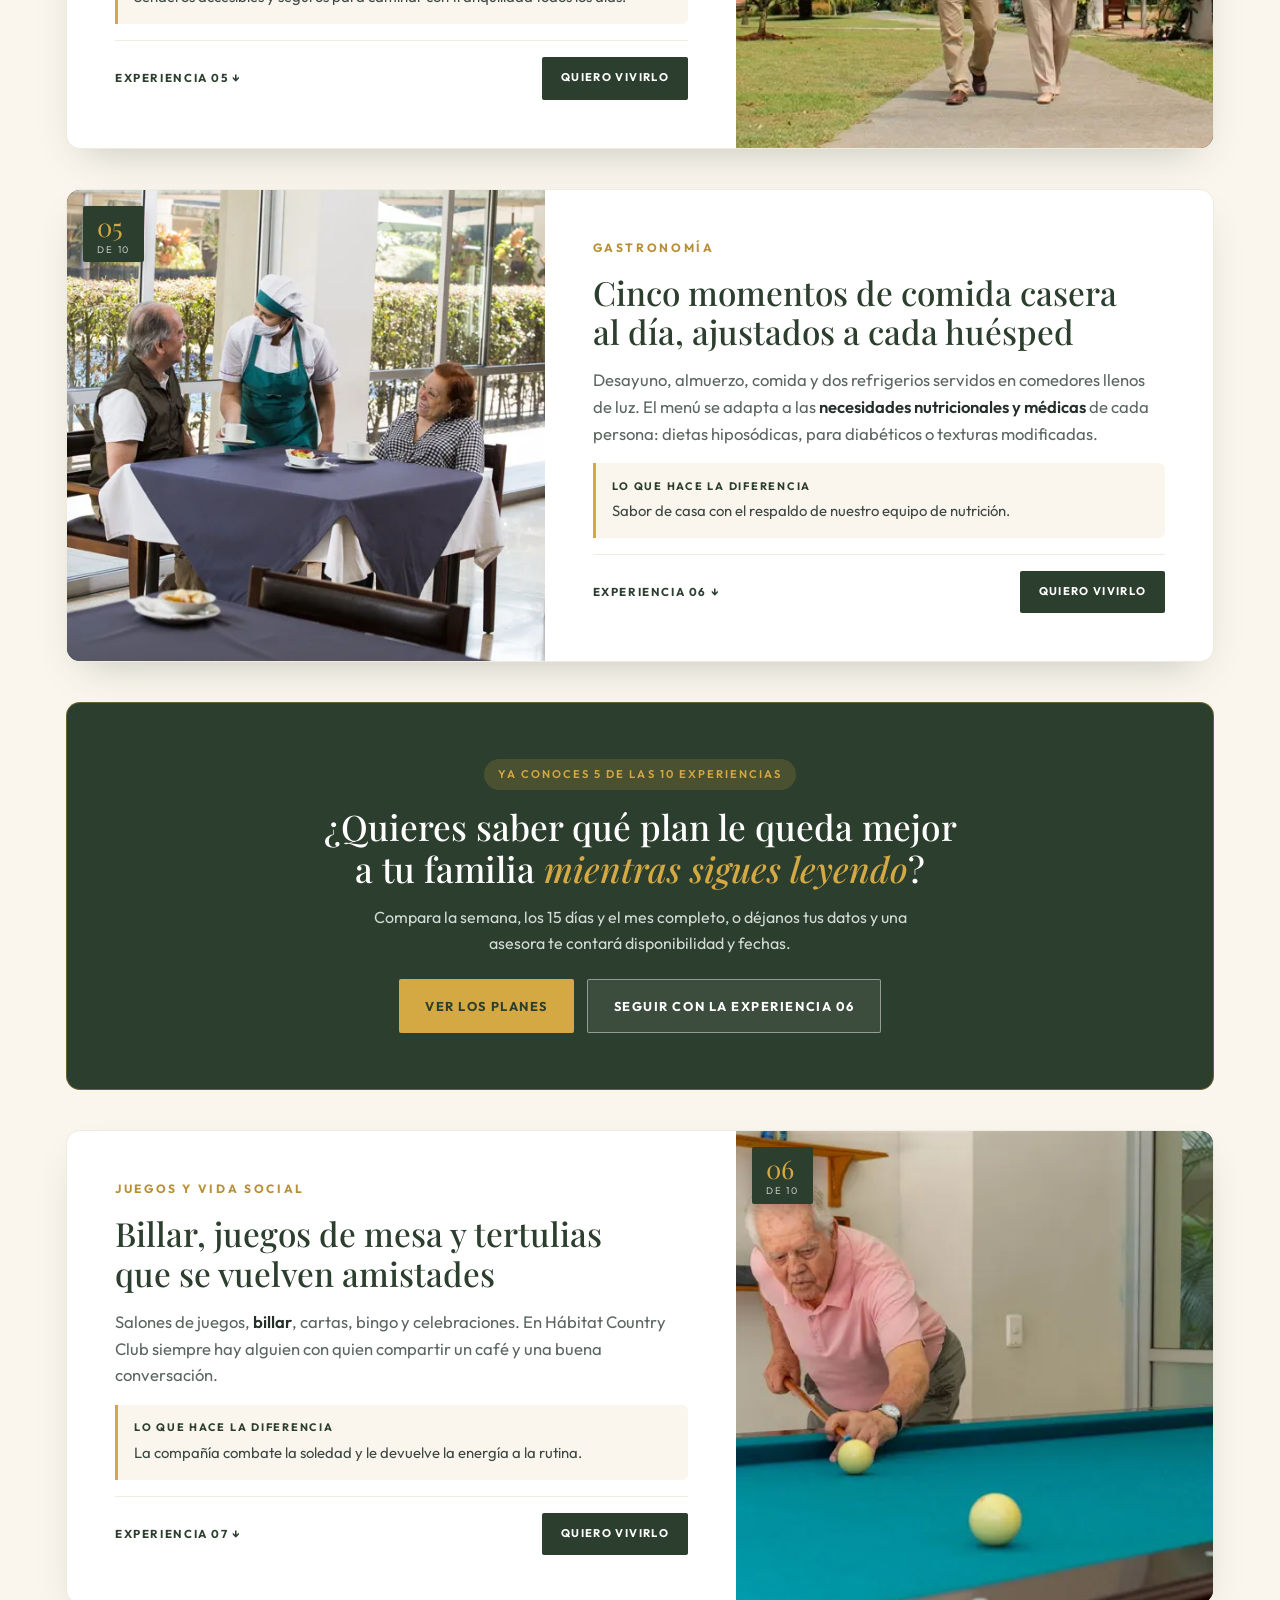
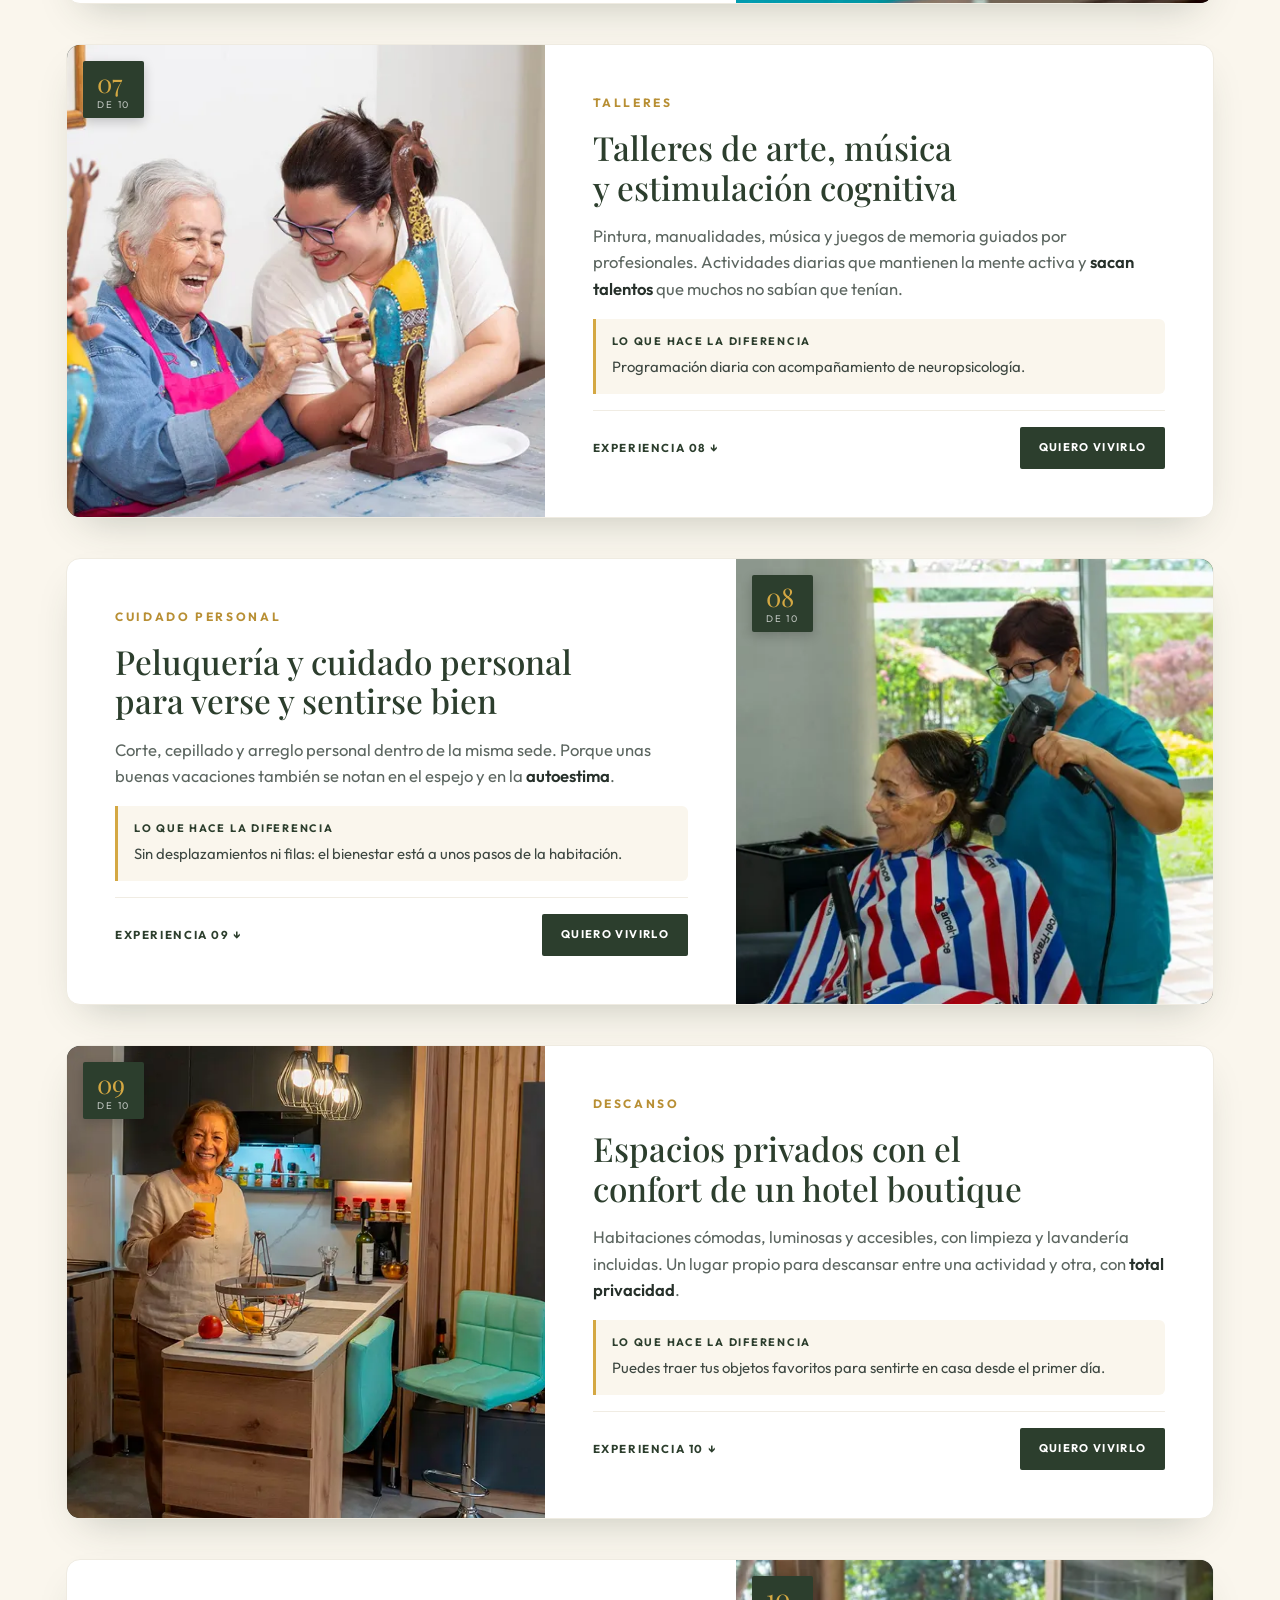
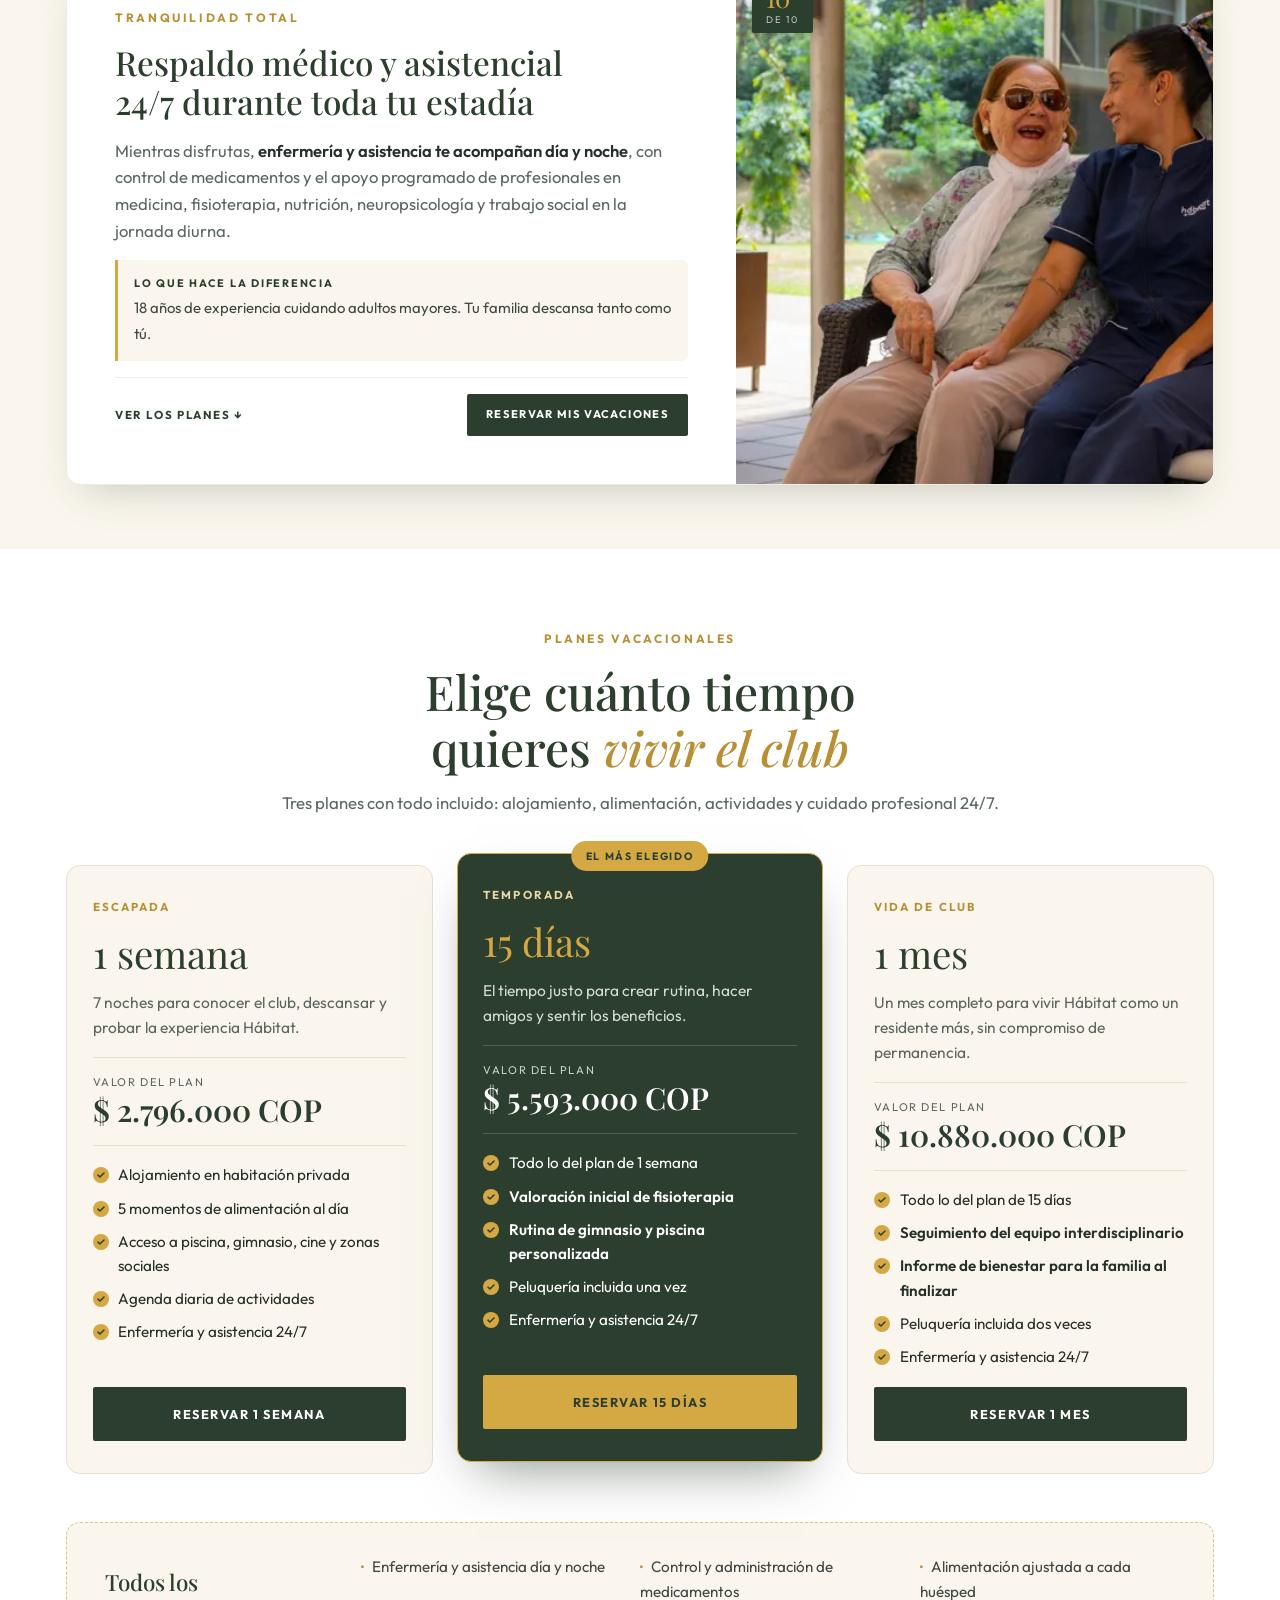
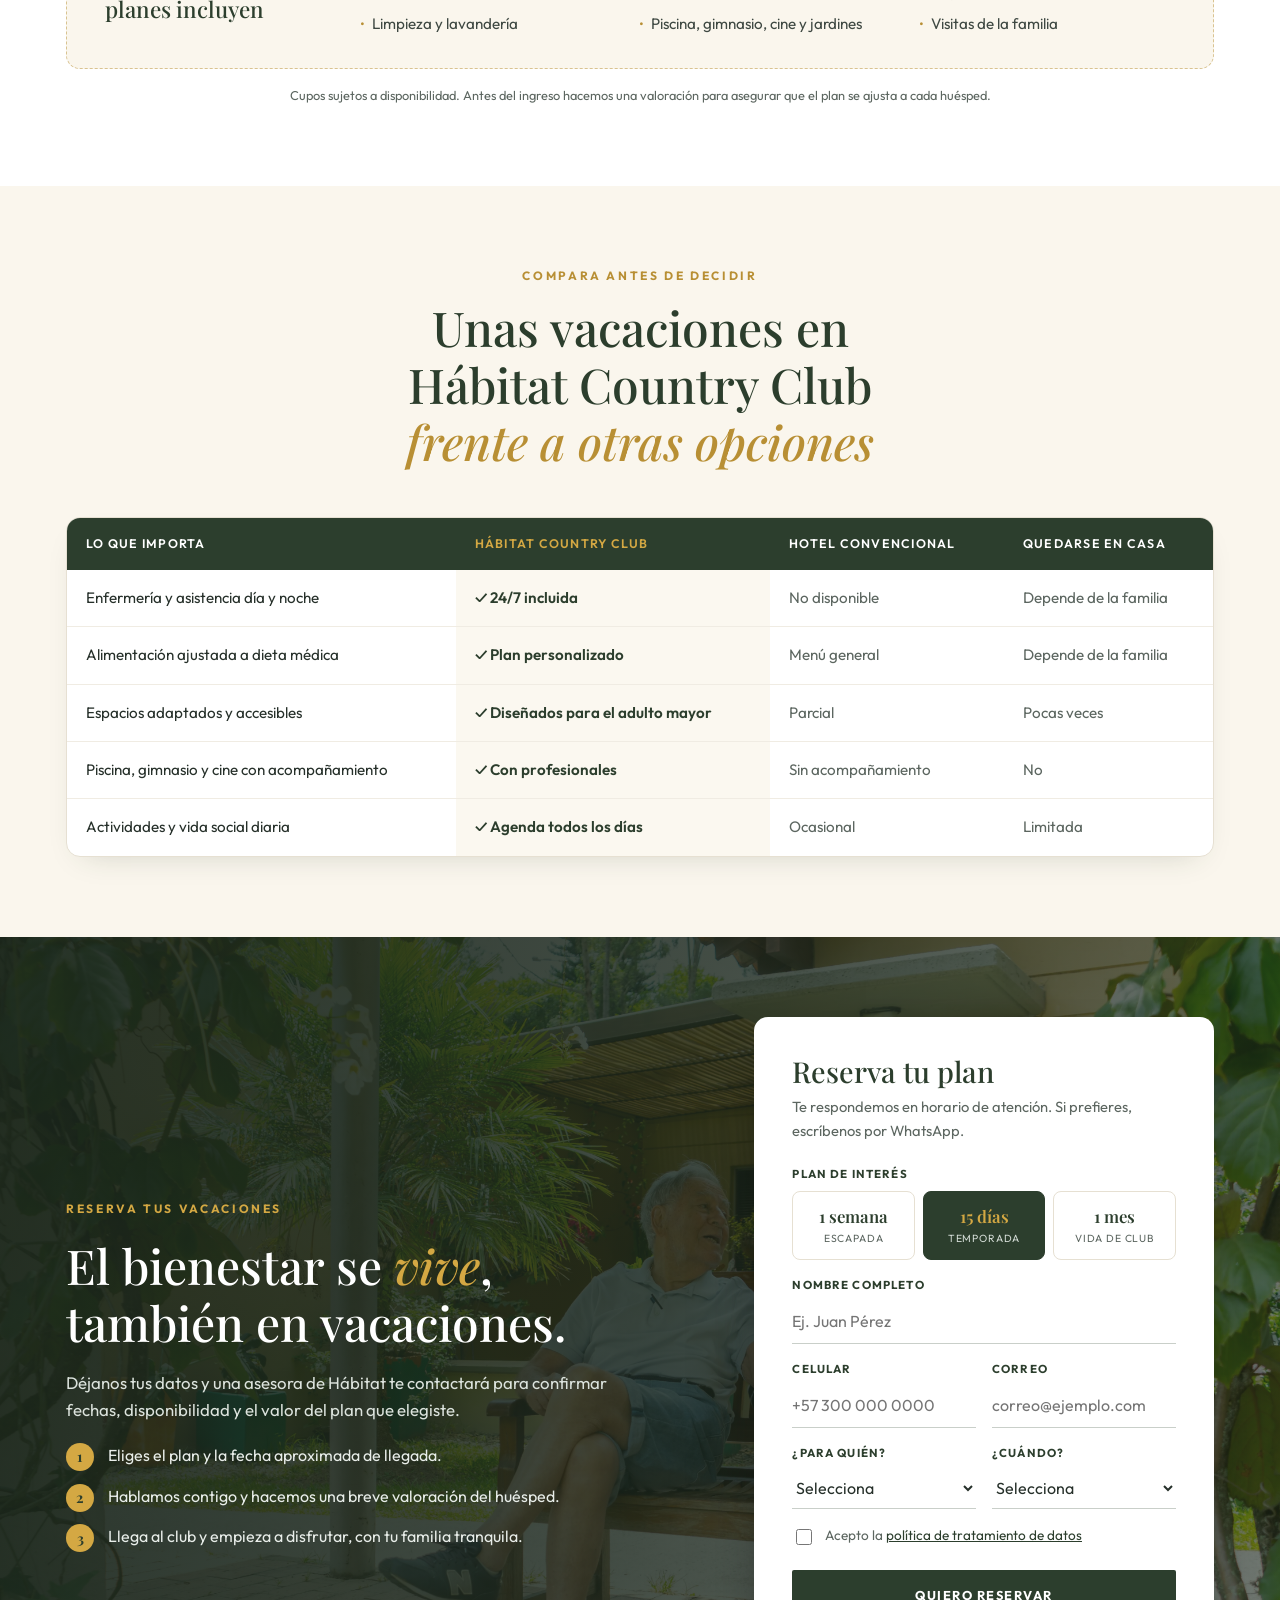
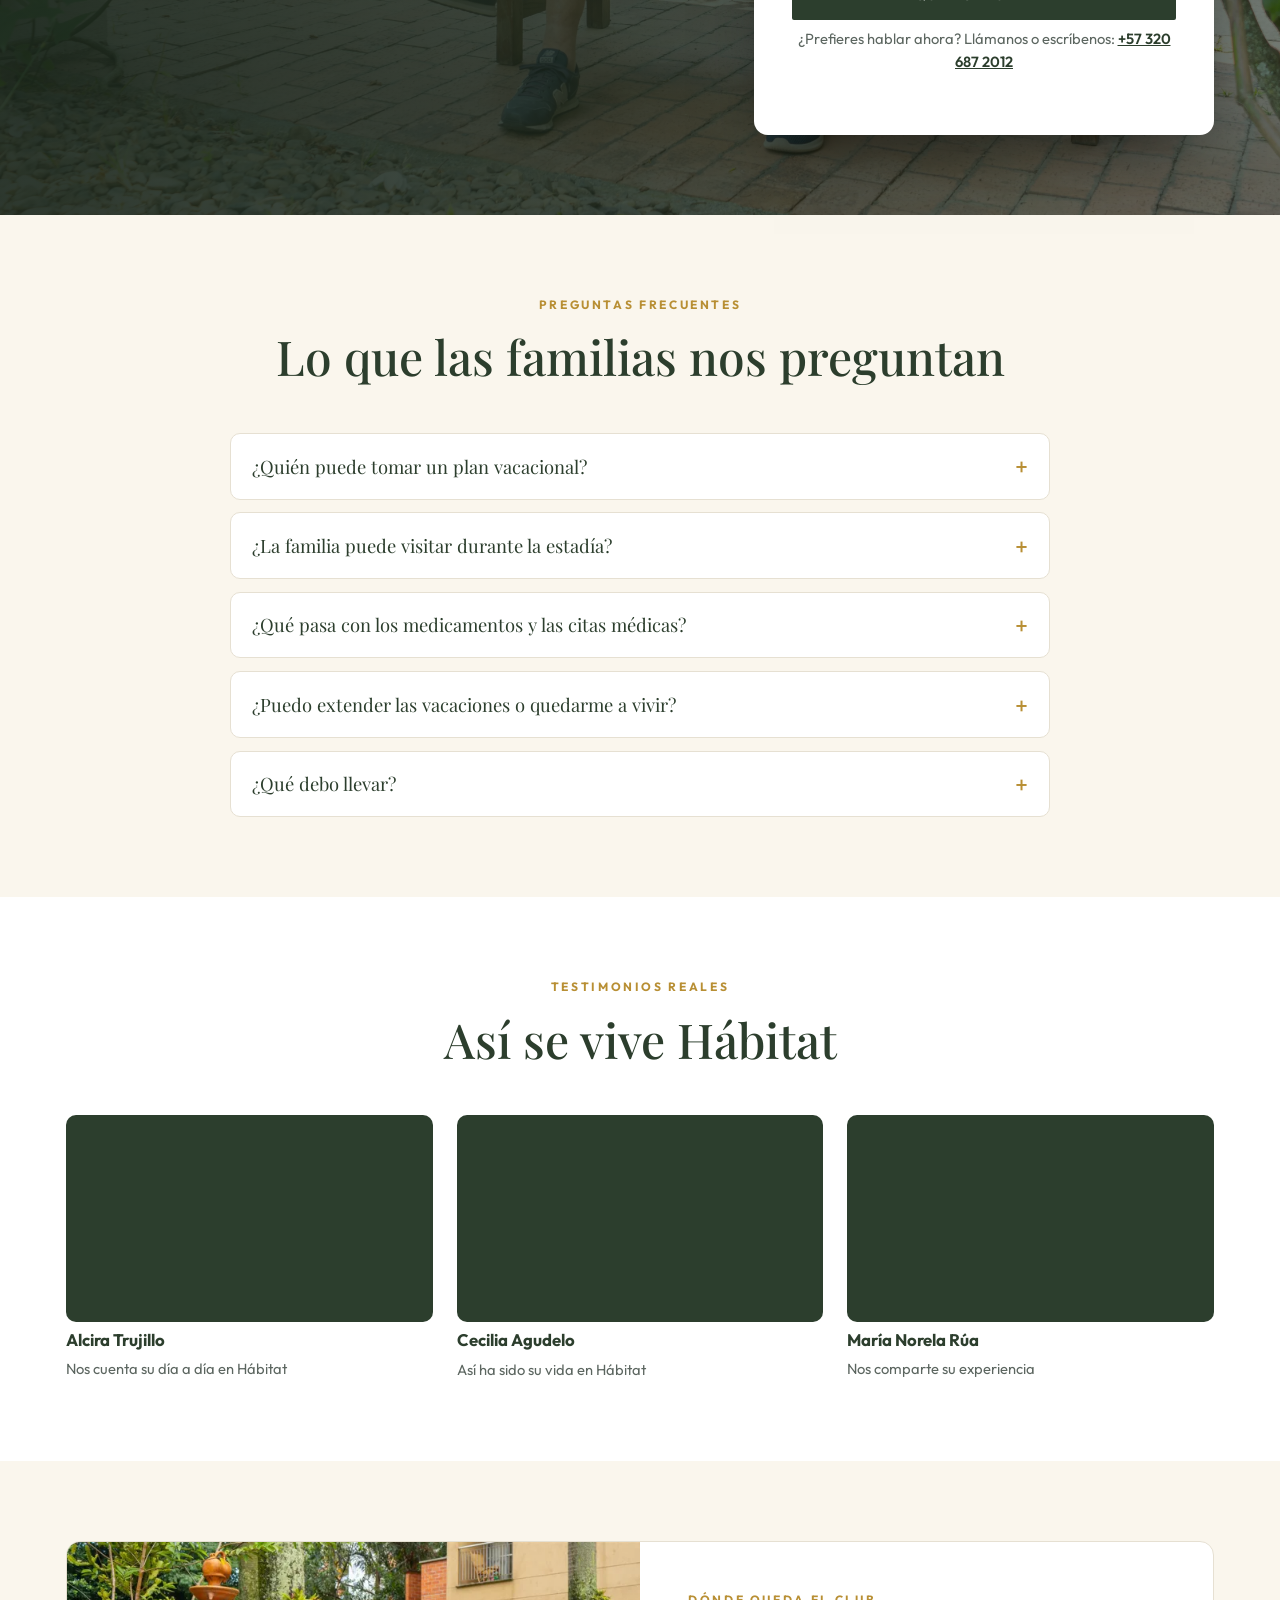
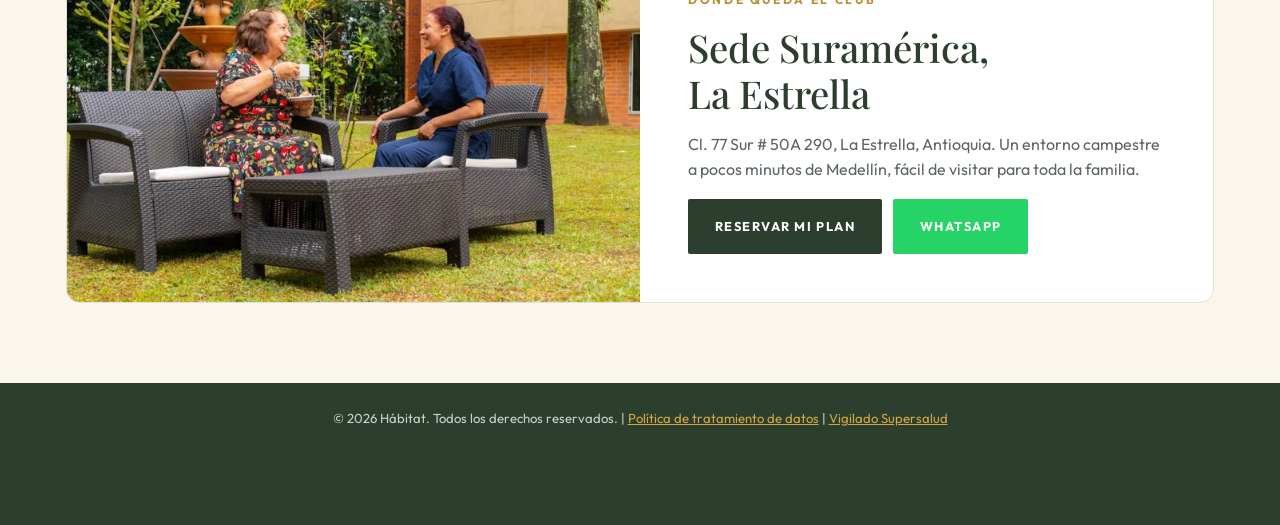
==== commit 72a6f954: "Usa la foto real de la sala de cine en la experiencia 03 Co-Authored-By: Claude Opus 5.5 <noreply@an" ====
--- a/country-club/index.html
+++ b/country-club/index.html
@@ -139,12 +139,6 @@
 .next:hover{color:var(--arena-osc)}
 .card-foot .btn{padding:.7rem 1.1rem;font-size:.7rem}
 
-/* Cine: bloque visual propio mientras no haya foto */
-.cine{position:absolute;inset:0;background:radial-gradient(120% 90% at 50% 0%,#3A2E1A 0%,#1A1712 55%,#0F0E0B 100%);display:flex;flex-direction:column;align-items:center;justify-content:center;gap:1rem;padding:2rem;text-align:center}
-.cine-screen{width:78%;aspect-ratio:16/8;max-width:100%;border-radius:4px;background:linear-gradient(180deg,#F7E7B8 0%,#D4A843 100%);box-shadow:0 0 60px 10px rgba(212,168,67,.35);display:grid;place-items:center;font-family:var(--f-display);font-style:italic;color:#2B2414;font-size:clamp(1rem,2.2vw,1.4rem);padding:1rem}
-.cine-seats{display:flex;gap:6px;flex-wrap:wrap;justify-content:center;max-width:80%}
-.cine-seats i{width:22px;height:14px;border-radius:6px 6px 2px 2px;background:#7A2E2E;opacity:.9}
-.cine small{color:#CDBF9A;font-size:.7rem;letter-spacing:.2em;text-transform:uppercase}
 
 /* Pausa a mitad de camino */
 .pause{background:var(--verde);color:var(--blanco);border-radius:14px;padding:2.5rem 1.6rem;text-align:center;display:flex;flex-direction:column;align-items:center;gap:1rem;border:1px solid rgba(212,168,67,.35)}
@@ -372,12 +366,7 @@
 
       <article class="card" id="exp-3" data-exp="3">
         <div class="card-media">
-          <!-- TODO: reemplazar por foto real de la sala de cine cuando esté disponible -->
-          <div class="cine" role="img" aria-label="Ilustración de una sala de cine">
-            <div class="cine-screen">Función de las 4:00 p. m.</div>
-            <div class="cine-seats"><i></i><i></i><i></i><i></i><i></i><i></i><i></i><i></i><i></i><i></i><i></i><i></i></div>
-            <small>Sala de cine Hábitat</small>
-          </div>
+          <img src="img/cine.webp" alt="Huéspedes de Hábitat disfrutando una función en la sala de cine" loading="lazy">
           <div class="num">03<small>de 10</small></div>
         </div>
         <div class="card-body">
